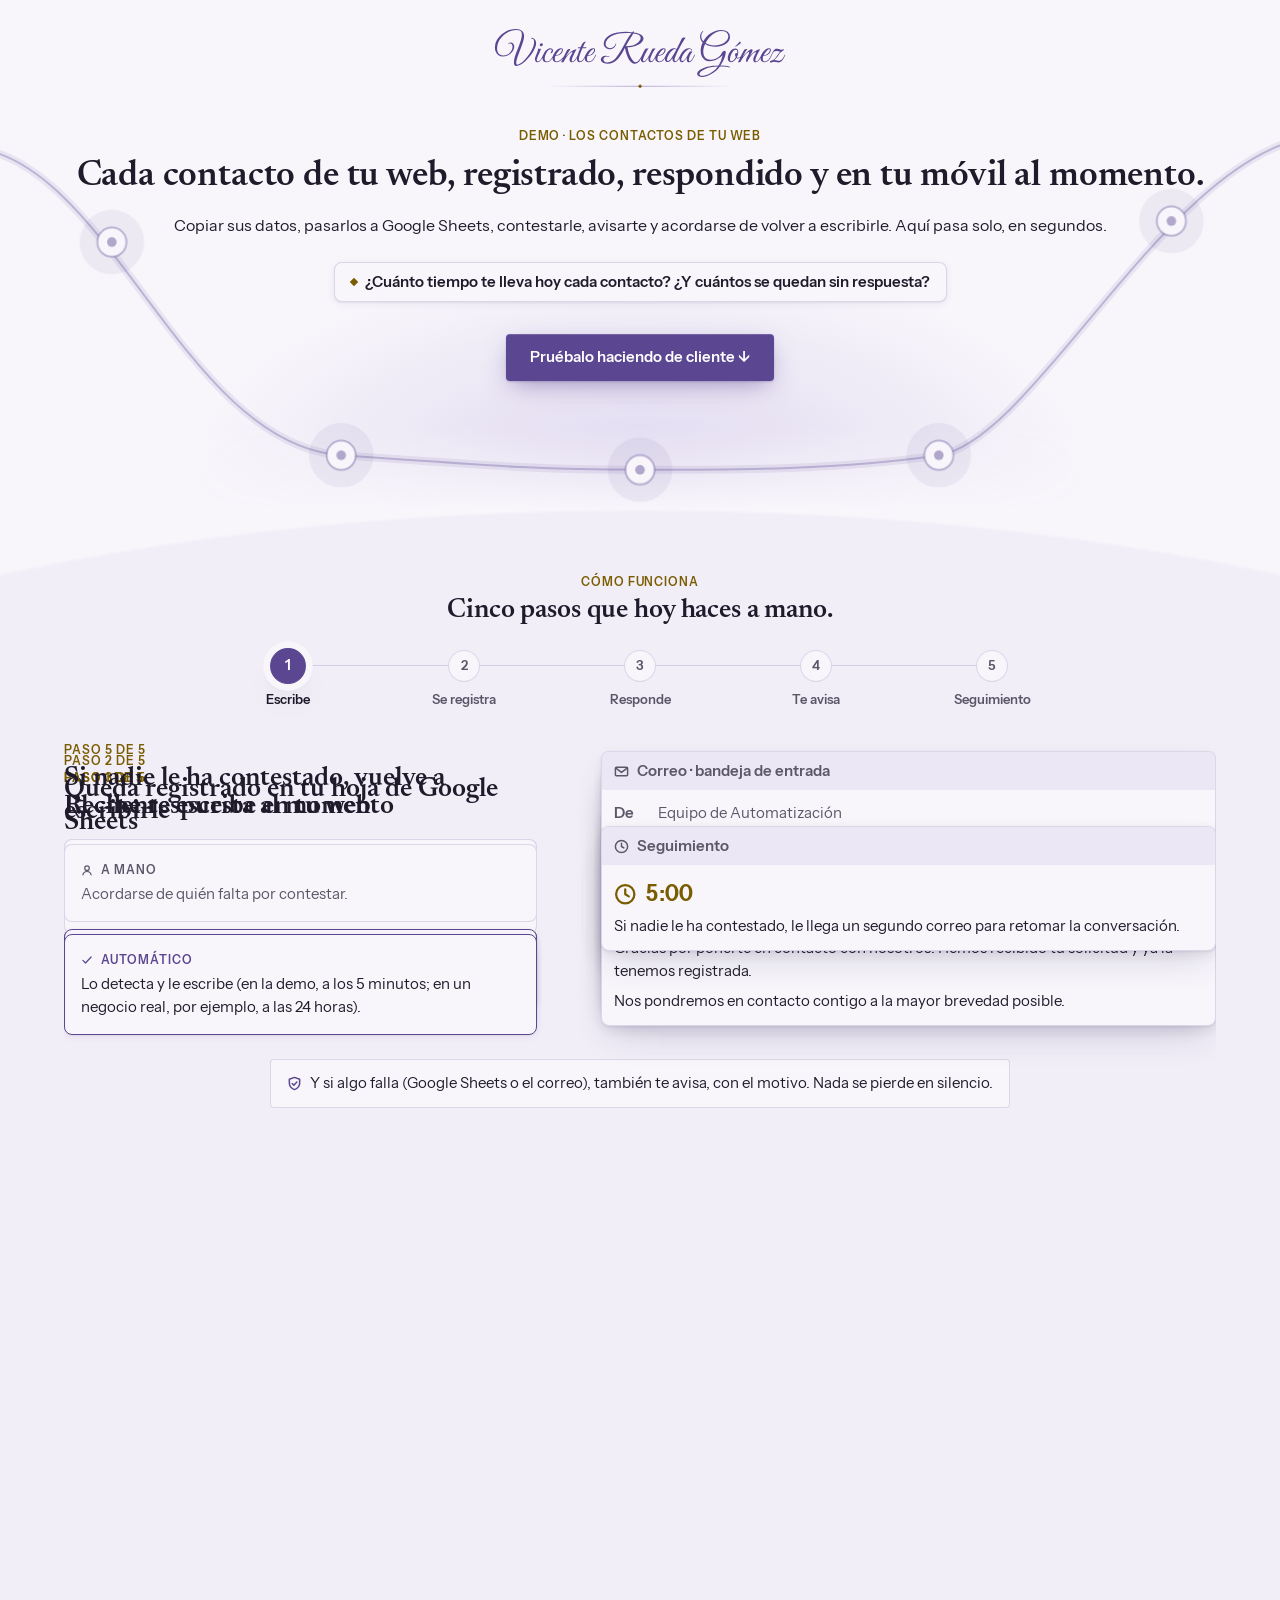
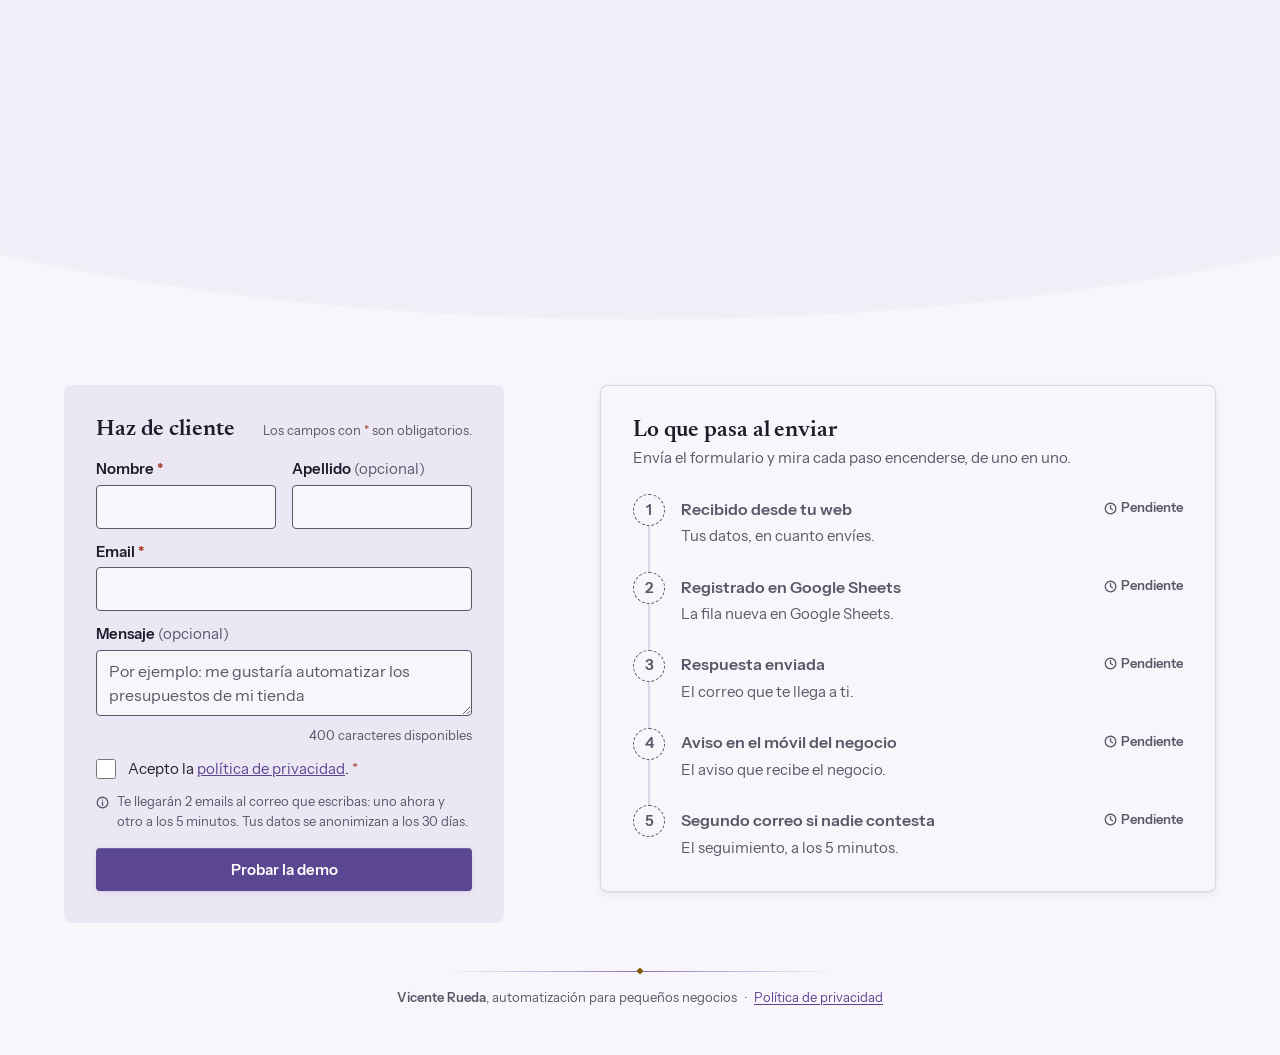
==== index.html @ 8afdb73f "Color y profundidad de la identidad, con modo oscuro automático Escala de violetas, sombras teñidas," ====
<!DOCTYPE html>
<html lang="es">
<head>
  <meta charset="UTF-8">
  <meta name="viewport" content="width=device-width, initial-scale=1.0">
  <title>Demo · Cada contacto de tu web, respondido al momento</title>
  <meta name="description" content="Cuando alguien escribe desde tu web, queda registrado en tu hoja de Google Sheets, recibe respuesta al momento y te llega un aviso al móvil. Pruébalo haciendo de cliente.">
  <meta name="theme-color" content="#f8f6fb" media="(prefers-color-scheme: light)">
  <meta name="theme-color" content="#17122b" media="(prefers-color-scheme: dark)">
  <link rel="icon" href="logo/favicon.svg" type="image/svg+xml">
  <link rel="apple-touch-icon" href="logo/favicon-180.png">
  <link rel="preload" href="fuentes/InstrumentSans-Regular.woff2" as="font" type="font/woff2" crossorigin>
  <link rel="preload" href="fuentes/Newsreader16pt-SemiBold.woff2" as="font" type="font/woff2" crossorigin>
  <!-- Identidad visual (colores, fuentes, espaciado, esquinas): siempre antes de los estilos propios.
       ?v=fecha: cambiarla cuando cambie identidad.css, para que el navegador no use la copia vieja -->
  <link rel="stylesheet" href="identidad.css?v=2026-10-31">
  <style>
    *, *::before, *::after { box-sizing: border-box; margin: 0; padding: 0; }

    :root {
      /* Bordes y sombras: los de la identidad (teñidos de violeta; cambian solos en modo oscuro) */
      --borde: var(--color-borde);
      --borde-campo: var(--color-texto-suave);
      --sombra: var(--sombra-1);      /* lo que flota poco: piezas pequeñas, panel */
      --sombra-alta: var(--sombra-2); /* la pieza en grande del paso */
      /* Escala de texto (rem): solo estos niveles, para que todas las secciones se vean iguales */
      --t-nota: 0.87rem;
      --t-etiqueta: 0.8rem;
      --t-paso: 1.05rem;
      --tam-nodo: 32px;
      --ritmo: 350ms; /* separación entre un paso y el siguiente al encenderse */
    }

    /* Tamaño base: todo el texto está en rem, así que escala junto.
       móvil 13px < tablet 14px < escritorio 15px (no se cambia) */
    html { scroll-behavior: smooth; font-size: 13px; }
    @media (min-width: 600px)  { html { font-size: 14px; } }
    @media (min-width: 1024px) { html { font-size: 15px; } }

    body {
      font-family: var(--fuente-texto);
      font-weight: var(--peso-normal);
      background: var(--color-fondo);
      color: var(--color-texto);
      line-height: 1.5;
      overflow-x: hidden;
    }

    .pagina {
      width: 100%;
      max-width: var(--ancho-maximo);
      margin: 0 auto;
      padding: var(--espacio-24) var(--espacio-16) var(--espacio-48);
    }
    @media (min-width: 600px)  { .pagina { padding: var(--espacio-24) var(--espacio-32) var(--espacio-48); } }
    @media (min-width: 1024px) { .pagina { padding: var(--espacio-24) var(--espacio-64) var(--espacio-48); } }

    :focus-visible { outline: 2px solid var(--color-principal); outline-offset: 2px; }
    a { color: var(--color-principal); }
    strong, b { font-weight: var(--peso-fuerte); }
    .oculto { display: none !important; }

    .icono { width: 1em; height: 1em; flex-shrink: 0; fill: none; stroke: currentColor; stroke-width: 1.6; stroke-linecap: round; stroke-linejoin: round; }

    /* Separador de la identidad, corto y centrado */
    .separador { max-width: 26rem; margin: var(--espacio-16) auto; }

    /* Etiqueta en mayúsculas (mostaza: solo detalles) */
    .etiqueta {
      font-size: var(--t-etiqueta);
      font-weight: var(--peso-fuerte);
      letter-spacing: 0.08em;
      text-transform: uppercase;
      color: var(--color-acento);
    }

    h1, .titular {
      font-family: var(--fuente-titulares);
      font-weight: var(--peso-fuerte);
      line-height: 1.15;
      letter-spacing: -0.005em;
      text-wrap: balance; /* reparte las líneas: sin palabras sueltas al final */
    }

    @keyframes aparece { from { opacity: 0; transform: translateY(10px); } to { opacity: 1; transform: none; } }
    .aparece { animation: aparece 0.4s ease both; }

    /* ─── PORTADA: una pantalla entera para una sola idea ─── */
    .portada {
      position: relative; text-align: center;
      display: flex; flex-direction: column; align-items: center;
    }
    .portada > *:not(.fondo-flujo) { position: relative; z-index: 1; }
    /* Luz que nace de abajo (identidad: una por pantalla, solo en la portada).
       Se apaga antes del borde para no dejar una línea con la banda. */
    .portada::before {
      content: ''; position: absolute; z-index: 0; pointer-events: none;
      left: 50%; bottom: 0; transform: translateX(-50%);
      width: 100vw; max-width: 1920px; height: 85%;
      background: var(--luz-portada);
      -webkit-mask-image: linear-gradient(to bottom, #000 80%, transparent);
              mask-image: linear-gradient(to bottom, #000 80%, transparent);
    }
    .portada-centro { display: flex; flex-direction: column; align-items: center; padding: var(--espacio-32) 0 var(--espacio-128); }
    .logo { display: inline-block; line-height: 0; }
    .logo img { height: 48px; width: auto; }
    @media (min-width: 1024px) { .logo img { width: 300px; height: auto; } } /* 300 de ancho; el alto sale solo (~71) para no deformarlo */

    /* Imagen de fondo propia: la línea del flujo, en dos capas (una lejos y otra cerca) */
    .fondo-flujo {
      position: absolute; z-index: 0; pointer-events: none;
      left: 50%; transform: translateX(-50%);
      top: 0; width: 100vw; max-width: 1920px; height: 100%;
      overflow: hidden; /* el dibujo se recorta: nunca ensancha la página */
    }
    .fondo-flujo path { fill: none; stroke: var(--color-principal); stroke-dasharray: 1; animation: dibuja 2s ease-out both; }
    .fondo-flujo .lejos { stroke-opacity: 0.10; stroke-width: 10; }
    .fondo-flujo .cerca { stroke-opacity: 0.30; stroke-width: 2.5; animation-delay: 0.3s; }
    .fondo-flujo circle { fill: var(--color-fondo); stroke: var(--color-principal); stroke-opacity: 0.35; stroke-width: 2.5; animation: aparece 0.4s ease both; }
    .fondo-flujo circle.halo { fill: var(--color-principal); fill-opacity: 0.07; stroke: none; }
    .fondo-flujo circle.centro { fill: var(--color-principal); fill-opacity: 0.45; stroke: none; }
    @keyframes dibuja { from { stroke-dashoffset: 1; } to { stroke-dashoffset: 0; } }

    .portada .etiqueta { margin-bottom: var(--espacio-12); }
    h1 { font-size: 1.9rem; max-width: 22em; margin: 0 auto var(--espacio-16); }
    @media (min-width: 1280px) { h1 { max-width: none; } } /* en pantallas anchas cabe en una línea */
    @media (min-width: 600px)  { h1 { font-size: 2.1rem; } }
    @media (min-width: 1024px) { h1 { font-size: 2.4rem; } }
    .subtitulo { font-size: var(--t-paso); max-width: 34em; margin: 0 auto var(--espacio-24); text-wrap: balance; }
    @media (min-width: 1280px) { .subtitulo { max-width: none; } }
    .pregunta {
      display: inline-flex; align-items: baseline; gap: var(--espacio-8);
      font-weight: var(--peso-fuerte); max-width: 40em; margin-bottom: var(--espacio-32); text-align: left;
      padding: var(--espacio-8) var(--espacio-16);
      border: 1px solid var(--borde); border-radius: var(--radio-medio);
      background: var(--color-fondo); box-shadow: var(--sombra-1);
    }
    .pregunta::before { content: ''; width: 6px; height: 6px; flex-shrink: 0; background: var(--color-acento); transform: translateY(-2px) rotate(45deg); }
    .cta { display: flex; flex-wrap: wrap; align-items: center; justify-content: center; gap: var(--espacio-12) var(--espacio-24); }
    .portada-centro .aparece:nth-child(2) { animation-delay: 0.1s; }
    .portada-centro .aparece:nth-child(3) { animation-delay: 0.2s; }
    .portada-centro .aparece:nth-child(4) { animation-delay: 0.3s; }
    .portada-centro .aparece:nth-child(5) { animation-delay: 0.4s; }

    .personas { display: inline-flex; align-items: center; gap: var(--espacio-8); font-size: var(--t-nota); color: var(--color-texto-suave); }
    .personas b { color: var(--color-texto); }

    /* ─── BOTONES ─── */
    .btn-primario {
      width: 100%;
      margin-top: var(--espacio-16);
      padding: var(--espacio-12) var(--espacio-24);
      background: var(--color-principal);
      color: var(--color-sobre-principal);
      border: 0;
      border-radius: var(--radio-pequeno);
      font-family: inherit;
      font-size: 1rem;
      font-weight: var(--peso-fuerte);
      cursor: pointer;
      display: flex; align-items: center; justify-content: center; gap: var(--espacio-8);
      text-decoration: none;
      /* un poco de relieve: luz arriba y sombra debajo */
      box-shadow: inset 0 1px 0 rgb(255 255 255 / 0.14), var(--sombra-1);
      transition: transform 0.15s ease, box-shadow 0.15s ease;
    }
    .btn-primario:hover:not(:disabled) { transform: translateY(-1px); box-shadow: inset 0 1px 0 rgb(255 255 255 / 0.14), var(--sombra-2); }
    .btn-primario:active:not(:disabled) { transform: none; }
    .btn-primario:disabled { opacity: 0.7; cursor: progress; }
    .cta .btn-primario { width: auto; margin-top: 0; }
    /* Halo: solo el botón principal de la portada (el del formulario, sin brillo) */
    .cta .btn-primario { box-shadow: inset 0 1px 0 rgb(255 255 255 / 0.16), var(--halo); }
    .cta .btn-primario:hover { box-shadow: inset 0 1px 0 rgb(255 255 255 / 0.16), var(--halo-encima); }

    .btn-secundario {
      display: inline-flex; align-items: center; gap: var(--espacio-8);
      padding: var(--espacio-8) var(--espacio-16);
      min-height: 40px;
      background: none;
      border: 1px solid var(--color-principal);
      border-radius: var(--radio-pequeno);
      color: var(--color-principal);
      font-family: inherit; font-size: 1rem; font-weight: var(--peso-fuerte);
      cursor: pointer; text-decoration: none;
    }
    .btn-secundario:hover { background: var(--color-fondo); }

    .spinner {
      width: 16px; height: 16px;
      border: 2px solid rgba(255, 255, 255, 0.35);
      border-top-color: var(--color-sobre-principal);
      border-radius: var(--radio-redondo);
      animation: gira 0.65s linear infinite;
      display: none;
      flex-shrink: 0;
    }
    @keyframes gira { to { transform: rotate(360deg); } }

    /* ─── PIEZAS: la hoja, el correo y el Telegram (en el recorrido y en el resultado) ─── */
    .pieza { border: 1px solid var(--borde); border-radius: var(--radio-medio); background: var(--color-fondo); box-shadow: var(--sombra); overflow: hidden; font-size: var(--t-nota); line-height: 1.5; text-align: left; }
    .pieza-barra { display: flex; align-items: center; gap: var(--espacio-8); background: var(--color-caja); padding: var(--espacio-8) var(--espacio-12); font-weight: var(--peso-fuerte); color: var(--color-texto-suave); }
    .pieza-cuerpo { padding: var(--espacio-12); }
    .pieza-cuerpo p + p { margin-top: var(--espacio-8); }

    /* Formulario en miniatura */
    .mini-campo { border: 1px solid var(--borde); border-radius: var(--radio-pequeno); padding: var(--espacio-4) var(--espacio-8); overflow: hidden; white-space: nowrap; text-overflow: ellipsis; }
    .mini-campo + .mini-campo { margin-top: var(--espacio-8); }
    .mini-campo span { display: block; font-size: 0.9em; color: var(--color-texto-suave); }

    /* Hoja de cálculo */
    .hoja-scroll { overflow-x: auto; }
    .hoja table { width: 100%; border-collapse: collapse; white-space: nowrap; }
    .hoja th { color: var(--color-texto-suave); font-weight: var(--peso-fuerte); padding: var(--espacio-8) var(--espacio-12); text-align: left; border-bottom: 1px solid var(--borde); }
    .hoja td { padding: var(--espacio-8) var(--espacio-12); max-width: 160px; overflow: hidden; text-overflow: ellipsis; }
    .hoja .previas td { color: var(--color-texto-suave); font-style: italic; border-bottom: 1px solid var(--borde); }
    .hoja .fila-nueva td { font-weight: var(--peso-fuerte); background: var(--color-caja); }
    @keyframes filaNueva {
      0%   { opacity: 0; background: rgba(47, 107, 58, 0.22); }
      40%  { opacity: 1; background: rgba(47, 107, 58, 0.16); }
      100% { opacity: 1; background: var(--color-caja); }
    }
    .paso.visible .fila-nueva td { animation: filaNueva 1.8s ease both; }

    /* Correo */
    .correo-cab { padding: var(--espacio-12); border-bottom: 1px solid var(--borde); }
    .correo-cab dl { display: grid; grid-template-columns: auto minmax(0, 1fr); gap: var(--espacio-4) var(--espacio-12); color: var(--color-texto-suave); }
    .correo-cab dt { font-weight: var(--peso-fuerte); }
    .correo-cab dd { overflow-wrap: anywhere; }
    .correo-cab .asunto { margin-top: var(--espacio-8); font-weight: var(--peso-fuerte); }
    .nota-demo { margin-top: var(--espacio-12); padding: var(--espacio-12) var(--espacio-16); background: var(--color-superficie); border-radius: var(--radio-pequeno); }
    .nota-demo ul { margin: var(--espacio-8) 0 var(--espacio-8) var(--espacio-16); }

    /* Telegram (reproduce el mensaje real: por eso lleva sus emojis) */
    .tg-cab { display: flex; align-items: center; gap: var(--espacio-8); padding: var(--espacio-8) var(--espacio-12); border-bottom: 1px solid var(--borde); }
    .tg-avatar { width: 32px; height: 32px; border-radius: var(--radio-redondo); background: var(--color-principal); color: var(--color-sobre-principal); display: flex; align-items: center; justify-content: center; font-weight: var(--peso-fuerte); font-size: 0.85em; flex-shrink: 0; }
    .tg-cab > span:last-child { display: block; line-height: 1.3; }
    .tg-cab small { display: block; font-size: 0.9em; color: var(--color-texto-suave); }
    .tg-burbuja { margin: var(--espacio-8); padding: var(--espacio-8) var(--espacio-12); background: var(--color-caja); border-radius: var(--radio-medio); }
    .tg-burbuja .linea { display: block; overflow-wrap: anywhere; }
    .tg-hora { display: block; text-align: right; font-size: 0.9em; color: var(--color-texto-suave); margin-top: var(--espacio-4); }

    /* Seguimiento en miniatura */
    .mini-reloj { display: flex; align-items: center; gap: var(--espacio-8); font-size: 1.5rem; font-weight: var(--peso-fuerte); color: var(--color-acento); font-variant-numeric: tabular-nums; margin-bottom: var(--espacio-4); }

    /* ─── BANDA: sección a todo lo ancho; el fondo (--color-banda) y los bordes en arco
       los pone la clase .banda-arco de la identidad ─── */
    .banda { padding: var(--espacio-48) 0; }
    @media (min-width: 1024px) { .banda { padding: var(--espacio-64) 0 var(--espacio-48); } }

    .seccion-cab { margin-bottom: var(--espacio-32); }
    .seccion-cab .etiqueta { margin-bottom: var(--espacio-4); }
    .seccion-cab .titular { font-size: 1.6rem; }
    @media (min-width: 1024px) { .seccion-cab .titular { font-size: 1.8rem; } }

    .nodo {
      width: var(--tam-nodo); height: var(--tam-nodo);
      border-radius: var(--radio-redondo);
      border: 1.5px solid var(--color-principal);
      background: var(--color-fondo);
      color: var(--color-principal);
      font-weight: var(--peso-fuerte);
      display: flex; align-items: center; justify-content: center;
      position: relative; z-index: 1; flex-shrink: 0;
    }
    .nodo .icono { width: 16px; height: 16px; stroke-width: 2; }

    /* ─── RECORRIDO: un paso cada vez, a todo lo ancho, con su pieza en grande y «A mano» frente a «Automático» ─── */
    .escenario .seccion-cab { text-align: center; margin-bottom: var(--espacio-24); }
    .r-pasos { list-style: none; }
    .r-paso + .r-paso { margin-top: var(--espacio-64); }
    .r-bloque {
      display: grid; gap: var(--espacio-16) var(--espacio-64);
      grid-template-columns: minmax(0, 1fr); grid-template-areas: "cab" "pieza" "comp";
      max-width: 1200px; margin: 0 auto;
    }
    .r-cab { grid-area: cab; }
    .r-cab .etiqueta { margin-bottom: var(--espacio-4); }
    .r-cab h3 { font-family: var(--fuente-titulares); font-weight: var(--peso-fuerte); font-size: 1.5rem; line-height: 1.2; }
    .r-pieza { grid-area: pieza; }
    .r-pieza .pieza { font-size: 1rem; box-shadow: var(--sombra-alta); }
    .comparar { grid-area: comp; display: grid; gap: var(--espacio-12); }
    @media (min-width: 600px) { .comparar { grid-template-columns: 1fr 1fr; } }
    @media (min-width: 1024px) {
      .r-bloque { grid-template-columns: minmax(0, 1fr) minmax(0, 1.3fr); grid-template-areas: "cab pieza" "comp pieza"; align-items: start; }
      .r-cab { align-self: end; }
      .r-cab h3 { font-size: 1.8rem; }
      .comparar { grid-template-columns: 1fr; }
      .r-pieza { align-self: center; }
    }
    .comparar > div { background: var(--color-fondo); border: 1px solid var(--borde); border-radius: var(--radio-medio); padding: var(--espacio-16); }
    .comparar .c-auto { border: 1.5px solid var(--color-principal); box-shadow: var(--sombra-1); }
    .c-etq { display: flex; align-items: center; gap: var(--espacio-8); margin-bottom: var(--espacio-4); font-size: var(--t-etiqueta); font-weight: var(--peso-fuerte); letter-spacing: 0.08em; text-transform: uppercase; }
    .c-mano { color: var(--color-texto-suave); }
    .c-auto .c-etq { color: var(--color-principal); }

    /* Sin escena: cada paso aparece al llegar (solo con JavaScript y sin «reducir movimiento») */
    .con-movimiento .r-bloque { transition: opacity 0.5s ease, transform 0.5s ease; }
    .con-movimiento:not(.escena) .r-paso:not(.visto) .r-bloque { opacity: 0; transform: translateY(24px); }

    /* Barra de progreso: los 5 pasos centrados; la línea se llena hasta el que estás viendo */
    .r-progreso { display: none; }
    .r-progreso ol { list-style: none; display: grid; grid-template-columns: repeat(5, minmax(0, 1fr)); max-width: 880px; margin: 0 auto; }
    .r-progreso li { position: relative; }
    .r-progreso a { display: flex; flex-direction: column; align-items: center; gap: var(--espacio-8); text-align: center; text-decoration: none; font-size: var(--t-nota); font-weight: var(--peso-fuerte); color: var(--color-texto-suave); transition: color 0.4s ease; }
    .r-progreso li:not(:last-child)::before, .r-progreso li:not(:last-child)::after {
      content: ''; position: absolute; top: calc(var(--tam-nodo) / 2 - 0.75px); height: 1.5px;
      left: calc(50% + var(--tam-nodo) / 2); width: calc(100% - var(--tam-nodo));
    }
    .r-progreso li:not(:last-child)::before { background: var(--borde); }
    .r-progreso li:not(:last-child)::after { background: var(--color-principal); transform: scaleX(0); transform-origin: left; transition: transform 0.6s cubic-bezier(0.22, 1, 0.36, 1); }
    .r-progreso li.hecho::after { transform: scaleX(1); }
    .r-progreso .nodo { border-color: var(--borde); color: var(--color-texto-suave); transition: background 0.4s ease, color 0.4s ease, border-color 0.4s ease, box-shadow 0.4s ease, transform 0.4s ease; }
    .r-progreso li.hecho .nodo { border-color: var(--color-principal); color: var(--color-principal); }
    .r-progreso li.activo .nodo { background: var(--color-principal); border-color: var(--color-principal); color: var(--color-sobre-principal); box-shadow: 0 0 0 6px var(--color-fondo), var(--sombra-2); transform: scale(1.12); }
    .r-progreso li.activo a { color: var(--color-texto); }
    @media (max-width: 599px) { .r-progreso a span:last-child { display: none; } } /* en móvil, solo los números */

    /* Escena: la zona queda fija y, al hacer scroll, un paso sustituye al otro (bajar = siguiente, subir = anterior).
       La activa el JavaScript solo si cabe en la pantalla y sin «reducir movimiento»; si no, los pasos van uno debajo de otro. */
    .recorrido { position: relative; }
    .recorrido.escena { height: calc(5 * 100vh); }
    .escena .escenario { position: sticky; top: var(--arriba, 0px); } /* --arriba la calcula el JavaScript para dejarla centrada */
    .escena .r-pasos { overflow-x: clip; overflow-clip-margin: var(--espacio-12); }
    @media (min-width: 600px) { .escena .r-pasos { overflow-clip-margin: var(--espacio-24); } } /* lo que entra y sale de lado no ensancha la página */
    .escena .r-progreso { display: block; margin-bottom: var(--espacio-32); }
    .escena .r-pasos { display: grid; grid-template-columns: minmax(0, 1fr); }
    .escena .r-paso { grid-area: 1 / 1; align-self: center; margin: 0; }
    .escena .r-paso + .r-paso { margin-top: 0; }
    .escena .r-paso { pointer-events: none; }
    .escena .r-paso.activo { pointer-events: auto; }
    /* Transición: lo que sale se va hacia un lado; lo que entra llega del otro, por partes (título, pieza, comparación) */
    .escena .anima { opacity: 0; transform: translateX(48px); transition: opacity 0.18s ease-in, transform 0.25s ease-in; } /* lo que sale se va rápido */
    .escena .r-paso.pasado .anima { transform: translateX(-48px); }
    .escena .r-pieza.anima { transform: translateX(48px) scale(0.96); }
    .escena .r-paso.pasado .r-pieza.anima { transform: translateX(-48px) scale(0.96); }
    .escena .r-paso.activo .anima { opacity: 1; transform: none; transition: opacity 0.45s cubic-bezier(0.22, 1, 0.36, 1) 0.2s, transform 0.6s cubic-bezier(0.22, 1, 0.36, 1) 0.2s; } /* lo que entra espera a que se vaya lo anterior */
    .escena .r-paso.activo .r-pieza.anima { transition-delay: 0.28s; }
    .escena .r-paso.activo .c-mano.anima { transition-delay: 0.36s; }
    .escena .r-paso.activo .c-auto.anima { transition-delay: 0.44s; }
    /* Imán: al soltar el scroll cerca de un paso, se queda en él (así un gesto largo no se salta pasos) */
    html:has(.recorrido.escena) { scroll-snap-type: y proximity; }
    .ancla { position: absolute; left: 0; width: 1px; height: 1px; scroll-snap-align: start; scroll-snap-stop: always; pointer-events: none; }

    .aviso-falla {
      display: flex; gap: var(--espacio-8); align-items: flex-start;
      max-width: 40em; margin: var(--espacio-24) auto 0;
      padding: var(--espacio-12) var(--espacio-16);
      background: var(--color-fondo); border: 1px solid var(--borde); border-radius: var(--radio-pequeno);
    }
    .aviso-falla .icono { margin-top: 0.25em; color: var(--color-principal); }
    @media (min-width: 1024px) { .pregunta, .aviso-falla { max-width: none; } .aviso-falla { width: fit-content; } } /* en pantallas anchas, en una sola línea */

    .probar-zona { padding-top: var(--espacio-48); }
    @media (min-width: 1024px) { .probar-zona { padding-top: var(--espacio-64); } }

    /* ─── PROBAR: formulario a la izquierda, lo que pasa al enviar a la derecha ─── */
    .probar { display: grid; gap: var(--espacio-32); align-items: start; scroll-margin-top: var(--espacio-24); }
    @media (min-width: 1024px) {
      .probar { grid-template-columns: 440px minmax(0, 1fr); gap: var(--espacio-96); }
    }
    @media (min-width: 1400px) { .probar { gap: var(--espacio-128); } }

    .tarjeta {
      background: var(--color-superficie);
      border-radius: var(--radio-medio);
      padding: var(--espacio-24);
    }
    @media (min-width: 1024px) {
      .tarjeta { padding: var(--espacio-32); }
      .tarjeta .campo { margin-bottom: var(--espacio-12); }
      .tarjeta .campo textarea { min-height: 64px; }
    }
    .tarjeta-cab { display: flex; flex-wrap: wrap; align-items: baseline; justify-content: space-between; gap: var(--espacio-4) var(--espacio-12); margin-bottom: var(--espacio-16); }
    .tarjeta-cab .titular, .panel-cab .titular { font-size: 1.5rem; }
    .tarjeta-cab .nota { font-size: var(--t-nota); color: var(--color-texto-suave); }

    .fila2 { display: grid; gap: 0 var(--espacio-16); }
    @media (min-width: 600px) { .fila2 { grid-template-columns: 1fr 1fr; } }

    .campo { margin-bottom: var(--espacio-16); }
    .etiqueta-campo { display: block; font-weight: var(--peso-fuerte); margin-bottom: var(--espacio-4); }
    .opcional { font-weight: var(--peso-normal); color: var(--color-texto-suave); }

    .campo input[type="text"],
    .campo input[type="email"],
    .campo textarea {
      width: 100%;
      min-height: 44px;
      padding: var(--espacio-8) var(--espacio-12);
      background: var(--color-fondo);
      border: 1px solid var(--borde-campo);
      border-radius: var(--radio-pequeno);
      color: var(--color-texto);
      font-family: inherit;
      font-size: max(16px, 1rem); /* nunca menos de 16px: evita el zoom automático en iPhone */
      -webkit-appearance: none;
      appearance: none;
    }
    .campo textarea { resize: vertical; min-height: 72px; line-height: 1.5; }
    .campo input::placeholder, .campo textarea::placeholder { color: var(--color-texto-suave); }
    .campo input:focus-visible, .campo textarea:focus-visible { outline: 2px solid var(--color-principal); outline-offset: 1px; border-color: var(--color-principal); }
    .campo [aria-invalid="true"] { border-color: var(--color-error); border-width: 2px; }

    .contador-msg { font-size: var(--t-nota); color: var(--color-texto-suave); text-align: right; margin-top: var(--espacio-4); }
    .contador-msg.aviso { color: var(--color-acento); }
    .contador-msg.peligro { color: var(--color-error); }

    /* Campo trampa: fuera de pantalla, no con display:none (algunos bots lo ignoran) */
    .trampa { position: absolute; left: -10000px; top: auto; width: 1px; height: 1px; overflow: hidden; }

    .consentimiento { display: flex; gap: var(--espacio-12); align-items: flex-start; margin-top: var(--espacio-4); }
    .consentimiento input { width: 20px; height: 20px; margin-top: 1px; flex-shrink: 0; accent-color: var(--color-principal); }
    .req { color: var(--color-error); }

    .nota-info { display: flex; gap: var(--espacio-8); align-items: flex-start; margin-top: var(--espacio-12); font-size: var(--t-nota); color: var(--color-texto-suave); }
    .nota-info .icono { margin-top: 0.25em; }

    /* Error junto a un campo: icono + texto (el icono es una máscara del color del texto) */
    .error-campo { display: flex; gap: var(--espacio-4); align-items: flex-start; color: var(--color-error); font-size: var(--t-nota); margin-top: var(--espacio-4); }
    .error-campo::before {
      content: ''; width: 1em; height: 1em; margin-top: 0.2em; flex-shrink: 0; background: currentColor;
      -webkit-mask: url("data:image/svg+xml,%3Csvg xmlns='http://www.w3.org/2000/svg' viewBox='0 0 16 16' fill='none' stroke='black' stroke-width='1.6' stroke-linecap='round' stroke-linejoin='round'%3E%3Cpath d='M8 1.5 15 14H1z'/%3E%3Cpath d='M8 6v4M8 12v.01'/%3E%3C/svg%3E") center / contain no-repeat;
              mask: url("data:image/svg+xml,%3Csvg xmlns='http://www.w3.org/2000/svg' viewBox='0 0 16 16' fill='none' stroke='black' stroke-width='1.6' stroke-linecap='round' stroke-linejoin='round'%3E%3Cpath d='M8 1.5 15 14H1z'/%3E%3Cpath d='M8 6v4M8 12v.01'/%3E%3C/svg%3E") center / contain no-repeat;
    }
    .consentimiento + .error-campo { margin-left: 32px; }

    /* Avisos: siempre icono + texto (componente «Aviso» del Design System) */
    .aviso {
      display: flex; gap: var(--espacio-8); align-items: flex-start;
      padding: var(--espacio-12) var(--espacio-16);
      border: 1px solid currentColor;
      border-radius: var(--radio-pequeno);
      background: var(--color-fondo);
    }
    .aviso .icono { margin-top: 0.25em; }
    .aviso.error    { color: var(--color-error); }
    .aviso.correcto { color: var(--color-correcto); }
    .aviso.parcial  { color: var(--color-acento); }
    .aviso span { color: var(--color-texto); }
    .aviso b { color: inherit; }
    #errorGeneral { margin-bottom: var(--espacio-16); }

    .estado-envio { margin-top: var(--espacio-12); text-align: center; font-size: var(--t-nota); color: var(--color-texto-suave); }

    /* Tras enviar: el formulario deja sitio al cierre */
    .enviado > * + * { margin-top: var(--espacio-16); }
    .enviado .res-pregunta { color: var(--color-texto-suave); }
    .res-botones { display: flex; flex-wrap: wrap; gap: var(--espacio-12); }

    /* Panel «Lo que pasa al enviar» */
    .panel { background: var(--color-fondo); border: 1px solid var(--borde); border-radius: var(--radio-medio); box-shadow: var(--sombra); padding: var(--espacio-24); scroll-margin-top: var(--espacio-24); }
    @media (min-width: 1024px) { .panel { padding: var(--espacio-32); } }
    .panel-cab { margin-bottom: var(--espacio-24); }
    .panel-cab .titular { margin-bottom: var(--espacio-4); }
    .panel-cab .titular:focus { outline: none; }
    .panel-cab p { color: var(--color-texto-suave); }

    /* ─── LÍNEA DEL RESULTADO (vertical, con el estado de cada paso) ─── */
    .flujo { list-style: none; }
    .paso {
      position: relative;
      display: grid;
      grid-template-columns: var(--tam-nodo) minmax(0, 1fr);
      gap: var(--espacio-16);
      padding-bottom: var(--espacio-24);
    }
    .paso:last-child { padding-bottom: 0; }
    .paso:not(:last-child)::before {
      content: ''; position: absolute;
      left: calc(var(--tam-nodo) / 2 - 0.75px); top: var(--tam-nodo); bottom: 0; width: 1.5px;
      background: var(--color-principal);
    }
    .paso.pendiente:not(:last-child)::before { background: var(--borde); }
    .res-texto { min-width: 0; padding-top: 0.25em; }
    .res-fila { display: flex; flex-wrap: wrap; align-items: baseline; justify-content: space-between; gap: var(--espacio-4) var(--espacio-12); margin-bottom: var(--espacio-4); }
    .res-fila h3 { font-size: var(--t-paso); font-weight: var(--peso-fuerte); }
    .res-texto > p + p { margin-top: var(--espacio-4); }
    .res-extra { margin-top: var(--espacio-12); min-width: 0; }
    .estado-paso { display: inline-flex; align-items: center; gap: var(--espacio-4); font-size: var(--t-nota); font-weight: var(--peso-fuerte); white-space: nowrap; }

    /* Estado de cada nodo: color + icono + texto */
    .paso.hecho  .nodo { background: var(--color-principal); border-color: var(--color-principal); color: var(--color-sobre-principal); }
    .paso.hecho  .estado-paso { color: var(--color-correcto); }
    .paso.espera .nodo, .paso.espera .estado-paso { border-color: var(--color-acento); color: var(--color-acento); }
    .paso.fallo  .nodo, .paso.fallo .estado-paso, .paso.fallo h3 { border-color: var(--color-error); color: var(--color-error); }
    .paso.apagado .nodo, .paso.pendiente .nodo { border-color: var(--color-texto-suave); color: var(--color-texto-suave); border-style: dashed; }
    .paso.apagado .res-texto, .paso.pendiente .res-texto, .paso.pendiente .estado-paso { color: var(--color-texto-suave); }
    /* Paso que aún no ha llegado: solo el título */
    .paso.esperando .res-texto > p, .paso.esperando .res-extra { display: none; }
    .paso.visible .res-texto > p, .paso.visible .res-extra { animation: aparece 0.4s ease both; }

    .nota-pie { margin-top: var(--espacio-8); font-size: var(--t-nota); color: var(--color-texto-suave); }

    /* Cuenta atrás */
    .cuenta { display: flex; align-items: center; justify-content: space-between; gap: var(--espacio-12); border: 1px solid var(--color-acento); border-radius: var(--radio-pequeno); padding: var(--espacio-12) var(--espacio-16); background: var(--color-fondo); }
    .cuenta .tiempo { font-size: 1.6rem; font-weight: var(--peso-fuerte); color: var(--color-acento); font-variant-numeric: tabular-nums; }
    .cuenta.hecha { border-color: var(--color-correcto); }
    .cuenta.hecha .tiempo { display: flex; align-items: center; gap: var(--espacio-8); font-size: 1rem; color: var(--color-correcto); }
    .cuenta + div { margin-top: var(--espacio-16); }

    /* Solo visible en local, para no confundir una simulación con una petición real */
    .banner-sim {
      position: fixed; left: 0; right: 0; top: 0; z-index: 10;
      background: var(--color-acento); color: var(--color-sobre-principal);
      font-size: var(--t-etiqueta); font-weight: var(--peso-fuerte);
      padding: var(--espacio-4) var(--espacio-12); text-align: center;
    }
    body.con-banner .pagina { padding-top: var(--espacio-48); }

    /* ─── PIE ─── */
    .pie { display: flex; flex-wrap: wrap; justify-content: center; align-items: baseline; gap: var(--espacio-4) var(--espacio-8); text-align: center; font-size: var(--t-nota); color: var(--color-texto-suave); }
    .pie > * + *::before { content: '·'; margin-right: var(--espacio-8); color: var(--color-texto-suave); }
    .enlace {
      background: none; border: 0; padding: 0; font: inherit;
      color: var(--color-principal); text-decoration: underline; text-underline-offset: 2px; cursor: pointer;
    }

    /* ─── POLÍTICA DE PRIVACIDAD (ventana emergente) ─── */
    dialog#privacidad {
      width: calc(100% - 32px); max-width: 760px; max-height: 86vh;
      margin: auto; padding: 0; overflow: auto;
      background: var(--color-fondo); color: var(--color-texto);
      border: 1px solid var(--borde); border-radius: var(--radio-medio);
      box-shadow: var(--sombra-3);
    }
    dialog#privacidad::backdrop { background: rgb(var(--sombra-tinte) / 0.55); }
    .dlg-cab {
      position: sticky; top: 0; z-index: 1;
      display: flex; align-items: center; justify-content: space-between; gap: var(--espacio-12);
      padding: var(--espacio-16) var(--espacio-24); background: var(--color-fondo); border-bottom: 1px solid var(--borde);
    }
    .dlg-cab h2 { font-family: var(--fuente-titulares); font-weight: var(--peso-fuerte); font-size: 1.4rem; }
    .dlg-cerrar {
      width: 36px; height: 36px; border-radius: var(--radio-redondo); flex-shrink: 0;
      display: flex; align-items: center; justify-content: center;
      background: none; border: 1px solid var(--color-texto-suave); color: var(--color-texto); cursor: pointer;
    }
    .dlg-cerrar:hover { background: var(--color-superficie); }
    .dlg-cuerpo { padding: var(--espacio-8) var(--espacio-24) var(--espacio-24); line-height: 1.55; }
    .dlg-cuerpo dt { margin-top: var(--espacio-16); font-weight: var(--peso-fuerte); }
    .dlg-cuerpo dd { margin: var(--espacio-4) 0 0; color: var(--color-texto); }
    @media (min-width: 600px) {
      .dlg-cuerpo { display: grid; grid-template-columns: 11em 1fr; column-gap: var(--espacio-24); }
      .dlg-cuerpo dt { margin-top: 0; padding: var(--espacio-12) 0; border-top: 1px solid var(--borde); }
      .dlg-cuerpo dd { margin: 0; padding: var(--espacio-12) 0; border-top: 1px solid var(--borde); }
      .dlg-cuerpo dt:first-of-type, .dlg-cuerpo dt:first-of-type + dd { border-top: none; }
    }
    /* Huecos que se rellenan al desplegar (build args del Dockerfile) */
    .marcador { background: var(--color-superficie); border: 1px dashed var(--color-acento); color: var(--color-acento); border-radius: var(--radio-pequeno); padding: 0 var(--espacio-4); }

    /* Modo oscuro automático (identidad): piezas y panel un escalón por encima del fondo */
    @media (prefers-color-scheme: dark) {
      .pieza, .panel { background: var(--color-superficie); }
    }

    @media (prefers-reduced-motion: reduce) {
      *, *::before, *::after { animation: none !important; transition: none !important; scroll-behavior: auto !important; }
    }
  </style>
</head>
<body>

  <!-- Iconos de línea (se usan con <svg class="icono"><use href="#i-…"/></svg>) -->
  <svg width="0" height="0" style="position:absolute" aria-hidden="true">
    <symbol id="i-check" viewBox="0 0 16 16"><path d="M2.5 8.5 6 12l7.5-8"/></symbol>
    <symbol id="i-alerta" viewBox="0 0 16 16"><path d="M8 1.5 15 14H1z"/><path d="M8 6v4M8 12v.01"/></symbol>
    <symbol id="i-info" viewBox="0 0 16 16"><circle cx="8" cy="8" r="6.5"/><path d="M8 7.5v4M8 5v.01"/></symbol>
    <symbol id="i-reloj" viewBox="0 0 16 16"><circle cx="8" cy="8" r="6.5"/><path d="M8 4.5V8l2.5 1.5"/></symbol>
    <symbol id="i-pausa" viewBox="0 0 16 16"><path d="M6 4v8M10 4v8"/></symbol>
    <symbol id="i-persona" viewBox="0 0 16 16"><circle cx="8" cy="5.5" r="3"/><path d="M2.5 14.5c.6-3 2.8-4.5 5.5-4.5s4.9 1.5 5.5 4.5"/></symbol>
    <symbol id="i-hoja" viewBox="0 0 16 16"><rect x="2" y="2.5" width="12" height="11" rx="1"/><path d="M2 6h12M2 9.5h12M6 6v7.5"/></symbol>
    <symbol id="i-correo" viewBox="0 0 16 16"><rect x="1.5" y="3.5" width="13" height="9" rx="1"/><path d="m2 4.5 6 4.5 6-4.5"/></symbol>
    <symbol id="i-formulario" viewBox="0 0 16 16"><rect x="2.5" y="1.5" width="11" height="13" rx="1"/><path d="M5 5h6M5 8h6M5 11h3.5"/></symbol>
    <symbol id="i-escudo" viewBox="0 0 16 16"><path d="M8 1.5 13.5 3.5v4c0 3.3-2.3 5.9-5.5 7-3.2-1.1-5.5-3.7-5.5-7v-4z"/><path d="m5.5 8 1.8 1.8L10.5 6.5"/></symbol>
    <symbol id="i-enlace" viewBox="0 0 16 16"><path d="M6.5 9.5a3 3 0 0 0 4.2 0l2.3-2.3a3 3 0 0 0-4.2-4.2L7.6 4.2"/><path d="M9.5 6.5a3 3 0 0 0-4.2 0L3 8.8A3 3 0 0 0 7.2 13l1.2-1.2"/></symbol>
    <symbol id="i-cerrar" viewBox="0 0 16 16"><path d="m4 4 8 8M12 4l-8 8"/></symbol>
  </svg>

  <div class="banner-sim oculto" id="bannerSim" role="status"></div>

  <div class="pagina">

    <!-- ─── PORTADA: qué hace (titular), el dolor (subtítulo y pregunta) y probarlo ─── -->
    <header class="portada">
      <svg class="fondo-flujo" viewBox="0 0 1600 600" preserveAspectRatio="xMidYMax slice" aria-hidden="true">
        <path class="lejos" pathLength="1" d="M-40 152 C 140 152, 230 520, 430 534 S 680 552, 800 552 S 1050 552, 1170 534 S 1460 152, 1640 139"/>
        <path class="cerca" pathLength="1" d="M-40 152 C 140 152, 230 520, 430 534 S 680 552, 800 552 S 1050 552, 1170 534 S 1460 152, 1640 139"/>
        <circle class="halo" cx="146" cy="270" r="40"/><circle cx="146" cy="270" r="18"/><circle class="centro" cx="146" cy="270" r="6"/>
        <circle class="halo" cx="430" cy="534" r="40"/><circle cx="430" cy="534" r="18"/><circle class="centro" cx="430" cy="534" r="6"/>
        <circle class="halo" cx="800" cy="552" r="40"/><circle cx="800" cy="552" r="18"/><circle class="centro" cx="800" cy="552" r="6"/>
        <circle class="halo" cx="1170" cy="534" r="40"/><circle cx="1170" cy="534" r="18"/><circle class="centro" cx="1170" cy="534" r="6"/>
        <circle class="halo" cx="1458" cy="244" r="40"/><circle cx="1458" cy="244" r="18"/><circle class="centro" cx="1458" cy="244" r="6"/>
      </svg>
      <a class="logo" href="https://vicenterueda.com" aria-label="Vicente Rueda Gómez, ir a la web">
        <picture>
          <source srcset="logo/logo-blanco.svg" media="(prefers-color-scheme: dark)">
          <img src="logo/logo-color.svg" alt="Vicente Rueda Gómez" width="272" height="64">
        </picture>
      </a>
      <div class="portada-centro">
        <p class="etiqueta aparece">Demo · Los contactos de tu web</p>
        <h1 class="aparece">Cada contacto de tu web, registrado, respondido y en tu móvil al momento.</h1>
        <p class="subtitulo aparece">Copiar sus datos, pasarlos a Google Sheets, contestarle, avisarte y acordarse de volver a escribirle. Aquí pasa solo, en segundos.</p>
        <p class="pregunta aparece">¿Cuánto tiempo te lleva hoy cada contacto? ¿Y cuántos se quedan sin respuesta?</p>
        <div class="cta aparece">
          <a href="#probar" class="btn-primario">Pruébalo haciendo de cliente ↓</a>
          <p class="personas oculto" id="pruebaSocial"><svg class="icono" aria-hidden="true"><use href="#i-persona"/></svg>
            <span><b id="contadorPersonas"></b> <span id="textoContador">personas lo han probado</span></span></p>
        </div>
      </div>
    </header>

    <main>

      <!-- ─── QUÉ PASA, PASO A PASO: un paso cada vez, con la pieza que sale y lo que costaría a mano ─── -->
      <section class="banda banda-arco" aria-labelledby="t-pasos">
        <div class="recorrido" id="recorrido">
          <div class="escenario">
            <div class="seccion-cab">
              <p class="etiqueta">Cómo funciona</p>
              <h2 class="titular" id="t-pasos">Cinco pasos que hoy haces a mano.</h2>
            </div>
          <nav class="r-progreso" aria-label="Los 5 pasos">
            <ol>
                <li><a href="#paso-1"><span class="nodo" aria-hidden="true">1</span><span>Escribe</span></a></li>
                <li><a href="#paso-2"><span class="nodo" aria-hidden="true">2</span><span>Se registra</span></a></li>
                <li><a href="#paso-3"><span class="nodo" aria-hidden="true">3</span><span>Responde</span></a></li>
                <li><a href="#paso-4"><span class="nodo" aria-hidden="true">4</span><span>Te avisa</span></a></li>
                <li><a href="#paso-5"><span class="nodo" aria-hidden="true">5</span><span>Seguimiento</span></a></li>
            </ol>
          </nav>
          <ol class="r-pasos">
          <li class="r-paso" id="paso-1">
            <div class="r-bloque">
              <div class="r-cab anima">
                <p class="etiqueta">Paso 1 de 5</p>
                <h3>El cliente escribe en tu web</h3>
              </div>
              <div class="r-pieza anima" aria-hidden="true">
                <div class="pieza">
                  <div class="pieza-barra"><svg class="icono"><use href="#i-formulario"/></svg>Formulario de tu web</div>
                  <div class="pieza-cuerpo">
                    <div class="mini-campo"><span>Nombre</span>Ana García</div>
                    <div class="mini-campo"><span>Email</span>ana@ejemplo.com</div>
                    <div class="mini-campo"><span>Mensaje</span>Quiero automatizar los presupuestos de mi tienda</div>
                  </div>
                </div>
              </div>
              <div class="comparar">
                <div class="c-mano anima"><p class="c-etq"><svg class="icono" aria-hidden="true"><use href="#i-persona"/></svg>A mano</p><p>Copiar sus datos de un correo o una llamada.</p></div>
                <div class="c-auto anima"><p class="c-etq"><svg class="icono" aria-hidden="true"><use href="#i-check"/></svg>Automático</p><p>Llegan solos, sin teclear nada.</p></div>
              </div>
            </div>
          </li>
          <li class="r-paso" id="paso-2">
            <div class="r-bloque">
              <div class="r-cab anima">
                <p class="etiqueta">Paso 2 de 5</p>
                <h3>Queda registrado en tu hoja de Google Sheets</h3>
              </div>
              <div class="r-pieza anima" aria-hidden="true">
                <div class="pieza hoja">
                  <div class="pieza-barra"><svg class="icono"><use href="#i-hoja"/></svg>Google Sheets · pestaña «Leads»</div>
                  <div class="hoja-scroll">
                    <table>
                      <thead><tr><th>Nombre</th><th>Email</th><th>Mensaje</th><th>Fecha</th></tr></thead>
                      <tbody><tr class="previas"><td colspan="4">registros anteriores…</td></tr><tr class="fila-nueva"><td>Ana García</td><td>ana@ejemplo.com</td><td>Quiero automatizar…</td><td>30/10, 10:42</td></tr></tbody>
                    </table>
                  </div>
                </div>
              </div>
              <div class="comparar">
                <div class="c-mano anima"><p class="c-etq"><svg class="icono" aria-hidden="true"><use href="#i-persona"/></svg>A mano</p><p>Abrir Google Sheets y pegar cada dato.</p></div>
                <div class="c-auto anima"><p class="c-etq"><svg class="icono" aria-hidden="true"><use href="#i-check"/></svg>Automático</p><p>Una fila con nombre, email, mensaje y hora.</p></div>
              </div>
            </div>
          </li>
          <li class="r-paso" id="paso-3">
            <div class="r-bloque">
              <div class="r-cab anima">
                <p class="etiqueta">Paso 3 de 5</p>
                <h3>Recibe respuesta al momento</h3>
              </div>
              <div class="r-pieza anima" aria-hidden="true">
                <div class="pieza">
                  <div class="pieza-barra"><svg class="icono"><use href="#i-correo"/></svg>Correo · bandeja de entrada</div>
                  <div class="correo-cab">
                    <dl><dt>De</dt><dd>Equipo de Automatización</dd><dt>Para</dt><dd>ana@ejemplo.com</dd></dl>
                    <p class="asunto">Hemos recibido tu solicitud</p>
                  </div>
                  <div class="pieza-cuerpo">
                    <p>Hola <strong>Ana</strong>,</p>
                    <p>Gracias por ponerte en contacto con nosotros. Hemos recibido tu solicitud y ya la tenemos registrada.</p>
                    <p>Nos pondremos en contacto contigo a la mayor brevedad posible.</p>
                  </div>
                </div>
              </div>
              <div class="comparar">
                <div class="c-mano anima"><p class="c-etq"><svg class="icono" aria-hidden="true"><use href="#i-persona"/></svg>A mano</p><p>Escribirle cuando haya un hueco.</p></div>
                <div class="c-auto anima"><p class="c-etq"><svg class="icono" aria-hidden="true"><use href="#i-check"/></svg>Automático</p><p>Un correo en segundos.</p></div>
              </div>
            </div>
          </li>
          <li class="r-paso" id="paso-4">
            <div class="r-bloque">
              <div class="r-cab anima">
                <p class="etiqueta">Paso 4 de 5</p>
                <h3>Te avisa al móvil</h3>
              </div>
              <div class="r-pieza anima" aria-hidden="true">
                <div class="pieza">
                  <div class="tg-cab"><span class="tg-avatar">DL</span><span>Demo Leads<small>bot de Telegram</small></span></div>
                  <div class="tg-burbuja">
                    <strong class="linea">🔔 [Demo Leads] — Nuevo lead recibido</strong>
                    <span class="linea">👤 Nombre: Ana García</span>
                    <span class="linea">📧 Email: ana@ejemplo.com</span>
                    <span class="linea">💬 Mensaje: Quiero automatizar los presupuestos de mi tienda</span>
                    <span class="linea">🕐 Hora: 30/10/2026, 10:42:05</span>
                    <span class="tg-hora">10:42</span>
                  </div>
                </div>
              </div>
              <div class="comparar">
                <div class="c-mano anima"><p class="c-etq"><svg class="icono" aria-hidden="true"><use href="#i-persona"/></svg>A mano</p><p>Mirar el buzón varias veces al día.</p></div>
                <div class="c-auto anima"><p class="c-etq"><svg class="icono" aria-hidden="true"><use href="#i-check"/></svg>Automático</p><p>Un mensaje de Telegram con sus datos.</p></div>
              </div>
            </div>
          </li>
          <li class="r-paso" id="paso-5">
            <div class="r-bloque">
              <div class="r-cab anima">
                <p class="etiqueta">Paso 5 de 5</p>
                <h3>Si nadie le ha contestado, vuelve a escribirle</h3>
              </div>
              <div class="r-pieza anima" aria-hidden="true">
                <div class="pieza">
                  <div class="pieza-barra"><svg class="icono"><use href="#i-reloj"/></svg>Seguimiento</div>
                  <div class="pieza-cuerpo">
                    <div class="mini-reloj"><svg class="icono"><use href="#i-reloj"/></svg>5:00</div>
                    <p>Si nadie le ha contestado, le llega un segundo correo para retomar la conversación.</p>
                  </div>
                </div>
              </div>
              <div class="comparar">
                <div class="c-mano anima"><p class="c-etq"><svg class="icono" aria-hidden="true"><use href="#i-persona"/></svg>A mano</p><p>Acordarse de quién falta por contestar.</p></div>
                <div class="c-auto anima"><p class="c-etq"><svg class="icono" aria-hidden="true"><use href="#i-check"/></svg>Automático</p><p>Lo detecta y le escribe (en la demo, a los 5 minutos; en un negocio real, por ejemplo, a las 24 horas).</p></div>
              </div>
            </div>
          </li>
          </ol>
          <p class="aviso-falla"><svg class="icono" aria-hidden="true"><use href="#i-escudo"/></svg><span>Y si algo falla (Google Sheets o el correo), también te avisa, con el motivo. Nada se pierde en silencio.</span></p>
          </div>
        </div>
      </section>

      <!-- ─── PROBAR: formulario y, al lado, lo que pasa al enviar ─── -->
      <section class="probar probar-zona" id="probar" aria-labelledby="t-probar">

        <div>
          <div class="tarjeta">
            <div class="tarjeta-cab">
              <h2 class="titular" id="t-probar">Haz de cliente</h2>
              <span class="nota" id="notaObligatorios">Los campos con <span class="req">*</span> son obligatorios.</span>
            </div>

            <div id="errorGeneral" class="aviso error oculto" role="alert" tabindex="-1"></div>

            <form id="leadForm" novalidate>
              <input type="hidden" name="origen" value="web-form-demo">

              <!-- Campo trampa: las personas no lo ven; los bots lo rellenan y el servidor los rechaza -->
              <div class="trampa" aria-hidden="true">
                <label>No rellenes este campo
                  <input type="text" name="web" tabindex="-1" autocomplete="off">
                </label>
              </div>

              <div class="fila2">
                <div class="campo">
                  <label class="etiqueta-campo" for="nombre">Nombre <span class="req" aria-hidden="true">*</span></label>
                  <input type="text" id="nombre" name="nombre" maxlength="60" autocomplete="given-name" required aria-required="true">
                  <div class="error-campo oculto" id="error-nombre"></div>
                </div>
                <div class="campo">
                  <label class="etiqueta-campo" for="apellido">Apellido <span class="opcional">(opcional)</span></label>
                  <input type="text" id="apellido" name="apellido" maxlength="60" autocomplete="family-name">
                </div>
              </div>

              <div class="campo">
                <label class="etiqueta-campo" for="email">Email <span class="req" aria-hidden="true">*</span></label>
                <input type="email" id="email" name="email" maxlength="254" autocomplete="email" required aria-required="true">
                <div class="error-campo oculto" id="error-email"></div>
              </div>

              <div class="campo">
                <label class="etiqueta-campo" for="mensaje">Mensaje <span class="opcional">(opcional)</span></label>
                <textarea id="mensaje" name="mensaje" maxlength="400" placeholder="Por ejemplo: me gustaría automatizar los presupuestos de mi tienda"></textarea>
                <div class="contador-msg" id="contadorMensaje">400 caracteres disponibles</div>
              </div>

              <label class="consentimiento">
                <input type="checkbox" id="consentimiento" required aria-required="true">
                <span>Acepto la <a href="#privacidad">política de privacidad</a>. <span class="req" aria-hidden="true">*</span></span>
              </label>
              <div class="error-campo oculto" id="error-consentimiento"></div>
              <p class="nota-info"><svg class="icono" aria-hidden="true"><use href="#i-info"/></svg><span>Te llegarán 2 emails al correo que escribas: uno ahora y otro a los 5 minutos. Tus datos se anonimizan a los 30 días.</span></p>

              <button type="submit" class="btn-primario" id="btnEnviar">
                <span class="spinner" id="spinner" aria-hidden="true"></span>
                <span id="btnTexto">Probar la demo</span>
              </button>
              <p class="estado-envio oculto" id="estadoEnvio" role="status">Guardando tu solicitud y enviando tu primer correo… puede tardar unos segundos.</p>
            </form>

            <!-- Tras enviar: lo rellena el JavaScript -->
            <div class="enviado oculto" id="enviado"></div>
          </div>
        </div>

        <!-- Lo que pasa al enviar: antes, los 5 pasos pendientes; después, lo que ha pasado de verdad -->
        <div class="panel" id="panel" aria-live="polite">
          <div class="panel-cab">
            <h2 class="titular" id="t-panel" tabindex="-1">Lo que pasa al enviar</h2>
            <p id="panelIntro">Envía el formulario y mira cada paso encenderse, de uno en uno.</p>
          </div>
          <ol class="flujo" id="panelLista">
            <li class="paso pendiente"><div class="nodo" aria-hidden="true">1</div><div class="res-texto"><div class="res-fila"><h3>Recibido desde tu web</h3><span class="estado-paso"><svg class="icono" aria-hidden="true"><use href="#i-reloj"/></svg>Pendiente</span></div><p>Tus datos, en cuanto envíes.</p></div></li>
            <li class="paso pendiente"><div class="nodo" aria-hidden="true">2</div><div class="res-texto"><div class="res-fila"><h3>Registrado en Google Sheets</h3><span class="estado-paso"><svg class="icono" aria-hidden="true"><use href="#i-reloj"/></svg>Pendiente</span></div><p>La fila nueva en Google Sheets.</p></div></li>
            <li class="paso pendiente"><div class="nodo" aria-hidden="true">3</div><div class="res-texto"><div class="res-fila"><h3>Respuesta enviada</h3><span class="estado-paso"><svg class="icono" aria-hidden="true"><use href="#i-reloj"/></svg>Pendiente</span></div><p>El correo que te llega a ti.</p></div></li>
            <li class="paso pendiente"><div class="nodo" aria-hidden="true">4</div><div class="res-texto"><div class="res-fila"><h3>Aviso en el móvil del negocio</h3><span class="estado-paso"><svg class="icono" aria-hidden="true"><use href="#i-reloj"/></svg>Pendiente</span></div><p>El aviso que recibe el negocio.</p></div></li>
            <li class="paso pendiente"><div class="nodo" aria-hidden="true">5</div><div class="res-texto"><div class="res-fila"><h3>Segundo correo si nadie contesta</h3><span class="estado-paso"><svg class="icono" aria-hidden="true"><use href="#i-reloj"/></svg>Pendiente</span></div><p>El seguimiento, a los 5 minutos.</p></div></li>
          </ol>
        </div>

      </section>
    </main>

    <hr class="separador" style="margin: var(--espacio-48) auto var(--espacio-16)">

    <footer class="pie">
      <span><b>Vicente Rueda</b>, automatización para pequeños negocios</span>
      <span><button type="button" class="enlace" data-abrir-politica>Política de privacidad</button></span>
    </footer>

  </div>


  <!-- ─── POLÍTICA DE PRIVACIDAD (ventana emergente; no es asesoramiento legal: conviene revisarla antes de publicar) ─── -->
  <dialog id="privacidad" aria-labelledby="t-priv">
    <div class="dlg-cab">
      <h2 id="t-priv">Política de privacidad</h2>
      <button type="button" class="dlg-cerrar" id="cerrarPolitica" aria-label="Cerrar la política de privacidad"><svg class="icono" aria-hidden="true"><use href="#i-cerrar"/></svg></button>
    </div>
    <dl class="dlg-cuerpo">
      <dt>Responsable</dt>
      <dd><span class="marcador">[NOMBRE DEL RESPONSABLE]</span><br>Contacto: <span class="marcador">[EMAIL DE CONTACTO]</span></dd>
      <dt>Para qué usamos tus datos</dt>
      <dd>Esta es una demo de automatización. Con tus datos se registra tu solicitud en una hoja de cálculo de Google Sheets, se te envían dos correos (uno inmediato y otro a los 5 minutos) y se avisa por Telegram a quien gestiona la demo.</dd>
      <dt>Qué datos</dt>
      <dd>Nombre, apellido (opcional), email, mensaje (opcional), fecha y un identificador de la solicitud. El aviso de Telegram incluye tu nombre, tu email y las primeras palabras de tu mensaje.</dd>
      <dt>Base legal</dt>
      <dd>Tu consentimiento, que das al marcar la casilla del formulario. Puedes retirarlo cuando quieras escribiendo al contacto.</dd>
      <dt>Cuánto tiempo</dt>
      <dd>Los datos personales se anonimizan automáticamente a los 30 días. Si quieres que se borren antes, responde a cualquiera de los correos o escribe al contacto: necesitaremos tu email para localizar el registro. El historial de versiones de la hoja de cálculo y el chat de Telegram pueden conservar copias durante un tiempo.</dd>
      <dt>Quién más los recibe</dt>
      <dd>Google (Google Sheets), el proveedor de correo, Telegram y el servidor donde funciona el sistema de automatización. Alguno de ellos puede tratar los datos fuera de la Unión Europea.</dd>
      <dt>Tus derechos</dt>
      <dd>Acceso, rectificación, supresión, oposición, limitación y portabilidad. Para ejercerlos, escribe al contacto. Si crees que no se han respetado, puedes reclamar ante la Agencia Española de Protección de Datos (aepd.es).</dd>
      <dt>Cookies</dt>
      <dd>Esta página no usa cookies ni herramientas de analítica, y no carga recursos de terceros.</dd>
    </dl>
  </dialog>

  <script>
  (function () {
    'use strict';

    /* ── Configuración: lo único que cambia al desplegar en el VPS nuevo ── */
    const URL_ENVIO        = 'https://n8n.vicenterueda.com/webhook/demo-leads';
    const URL_CONTADOR     = 'https://n8n.vicenterueda.com/webhook/demo-count';
    const MAX_MENSAJE      = 400;
    const TIMEOUT_ENVIO_MS = 45000; // el flujo reintenta 3 × 5 s cada llamada externa
    const TIMEOUT_CONT_MS  = 8000;
    const URL_DEMO         = 'https://demo-leads.vicenterueda.com';
    const CONTACTO_EMAIL   = ''; // se rellena al decidir qué email publicar; vacío = el botón de contacto se oculta
    const MS_ENTRE_PASOS   = 1500; // el resultado se enseña de uno en uno

    /* ── Modo simulación: SOLO en local (localhost, 127.0.0.1 o archivo abierto).
          En el dominio real se ignora aunque alguien escriba ?simular=… ── */
    const EN_LOCAL  = ['localhost', '127.0.0.1', ''].includes(location.hostname);
    const MODO_SIM  = EN_LOCAL ? (new URLSearchParams(location.search).get('simular') || '200') : null;
    const SIMULANDO = MODO_SIM !== null && MODO_SIM !== 'real';
    const RAPIDO    = EN_LOCAL && new URLSearchParams(location.search).has('rapido'); // cuenta atrás de 10 s para probar
    const SEGUNDOS_SEGUIMIENTO = RAPIDO ? 10 : 300;

    /* ── Textos de error ── */
    const MSG = {
      red:          'No hemos podido conectar con el servidor. Comprueba tu conexión e inténtalo de nuevo.',
      timeout:      'El servidor está tardando más de lo normal. Es posible que tu solicitud sí se haya registrado: revisa tu correo antes de volver a intentarlo.',
      guardado:     'No hemos podido registrar tu solicitud. No se ha guardado nada ni se ha enviado ningún correo. Inténtalo de nuevo en unos minutos.',
      rechazada:    'No hemos podido aceptar el envío. Recarga la página e inténtalo de nuevo.',
      revisa:       'Revisa los datos del formulario.',
      demasiadas:   'Has hecho demasiados intentos seguidos. Espera un minuto e inténtalo de nuevo.',
      noDisponible: 'El servicio no está disponible ahora mismo. Inténtalo de nuevo en unos minutos.',
      email:        'El email no parece válido. Revisa que no tenga espacios ni comas.',
      consentimiento: 'Necesitamos que aceptes la política de privacidad para poder hacer la demo.'
    };

    const $ = (id) => document.getElementById(id);
    const mostrar = (el, si) => el.classList.toggle('oculto', !si);
    const reducido = () => matchMedia('(prefers-reduced-motion: reduce)').matches;
    const suave = () => (reducido() ? 'auto' : 'smooth');

    const form          = $('leadForm');
    const btnEnviar     = $('btnEnviar');
    const spinner       = $('spinner');
    const btnTexto      = $('btnTexto');
    const textoBoton    = btnTexto.textContent;
    const errorGeneral  = $('errorGeneral');
    const mensaje       = $('mensaje');
    const contadorMsg   = $('contadorMensaje');
    let enviando = false;
    let totalPersonas = null; // null = el contador no está disponible

    /* Icono de línea del sprite de arriba */
    function icono(nombre) {
      const ns = 'http://www.w3.org/2000/svg';
      const svg = document.createElementNS(ns, 'svg');
      svg.setAttribute('class', 'icono');
      svg.setAttribute('aria-hidden', 'true');
      const use = document.createElementNS(ns, 'use');
      use.setAttribute('href', '#i-' + nombre);
      svg.append(use);
      return svg;
    }

    /* ═══ Recorrido: los 5 pasos ═══
       Escena (si cabe en la pantalla y sin «reducir movimiento»): la zona queda fija y el paso que se ve depende de cuánto has bajado.
       Si no cabe: uno debajo de otro, cada uno aparece al llegar y la lista fija enciende el que cruza el centro. */
    (function recorrido() {
      const rec = $('recorrido');
      const pasos = [...rec.querySelectorAll('.r-paso')];
      const nav = [...rec.querySelectorAll('.r-progreso li')];
      let activo = -1, enEscena = false, pendiente = false;

      function marcar(i) {
        if (i === activo) return;
        activo = i;
        pasos.forEach((p, j) => { p.classList.toggle('activo', j === i); p.classList.toggle('pasado', j < i); });
        nav.forEach((li, j) => { li.classList.toggle('hecho', j < i); li.classList.toggle('activo', j === i); });
      }
      function segunScroll() {
        pendiente = false;
        if (!enEscena) return;
        const r = rec.getBoundingClientRect();
        const arriba = parseFloat(rec.style.getPropertyValue('--arriba')) || 0;
        const fijo = r.height - rec.querySelector('.escenario').offsetHeight; // tramo de scroll en el que la zona está fija
        const avance = Math.min(Math.max((arriba - r.top) / fijo, 0), 0.999);
        marcar(Math.floor(avance * pasos.length));
      }
      function decidir() {
        rec.classList.add('escena');
        const alto = rec.querySelector('.escenario').offsetHeight; // con los pasos apilados mide el más alto
        enEscena = !reducido() && alto <= innerHeight - 48;
        rec.classList.toggle('escena', enEscena);
        const banner = document.body.classList.contains('con-banner') ? $('bannerSim').offsetHeight : 0;
        const arriba = Math.max(banner, (innerHeight - alto + banner) / 2);
        rec.style.setProperty('--arriba', arriba + 'px');
        rec.querySelectorAll('.ancla').forEach((a) => a.remove());
        if (enEscena) { // un imán por paso, justo donde ese paso se ve centrado
          const fijo = rec.offsetHeight - rec.querySelector('.escenario').offsetHeight;
          pasos.forEach((_, i) => {
            const a = document.createElement('div');
            a.className = 'ancla'; a.setAttribute('aria-hidden', 'true');
            a.style.top = ((i + 0.5) / pasos.length * fijo - arriba) + 'px';
            rec.append(a);
          });
        }
        activo = -1;
        if (enEscena) segunScroll(); else marcar(0);
      }

      addEventListener('scroll', () => { if (!pendiente) { pendiente = true; requestAnimationFrame(segunScroll); } }, { passive: true });
      let espera = null;
      addEventListener('resize', () => { clearTimeout(espera); espera = setTimeout(decidir, 200); });

      /* En la escena, los enlaces de la lista llevan al tramo de scroll de cada paso */
      nav.forEach((li, i) => li.querySelector('a').addEventListener('click', (e) => {
        if (!enEscena) return;
        e.preventDefault();
        const r = rec.getBoundingClientRect();
        const arriba = parseFloat(rec.style.getPropertyValue('--arriba')) || 0;
        const fijo = r.height - rec.querySelector('.escenario').offsetHeight;
        scrollTo({ top: scrollY + r.top - arriba + (i + 0.5) / pasos.length * fijo, behavior: suave() });
      }));

      /* Sin escena */
      if ('IntersectionObserver' in window) {
        if (!reducido()) rec.classList.add('con-movimiento');
        const aparecer = new IntersectionObserver((entradas) => entradas.forEach((e) => {
          if (e.isIntersecting) { e.target.classList.add('visto'); aparecer.unobserve(e.target); }
        }), { threshold: 0.15 });
        const enCentro = new IntersectionObserver((entradas) => entradas.forEach((e) => {
          if (e.isIntersecting && !enEscena) marcar(pasos.indexOf(e.target));
        }), { rootMargin: '-45% 0px -45% 0px' });
        pasos.forEach((p) => { aparecer.observe(p); enCentro.observe(p); });
      } else pasos.forEach((p) => p.classList.add('visto'));

      decidir();
    })();

    /* ═══ Contador de personas (prueba social) ═══ */
    function pintarContador() {
      if (totalPersonas === null || totalPersonas < 1) { mostrar($('pruebaSocial'), false); return; }
      $('contadorPersonas').textContent = totalPersonas === 1 ? '1 persona' : totalPersonas.toLocaleString('es-ES') + ' personas';
      $('textoContador').textContent = totalPersonas === 1 ? 'lo ha probado' : 'lo han probado';
      mostrar($('pruebaSocial'), true);
    }

    async function cargarContador() {
      if (SIMULANDO) { totalPersonas = 128; pintarContador(); return; }
      const ctrl = new AbortController();
      const t = setTimeout(() => ctrl.abort(), TIMEOUT_CONT_MS);
      try {
        const r = await fetch(URL_CONTADOR, { signal: ctrl.signal });
        if (!r.ok) throw new Error('contador ' + r.status);
        const n = Number((await r.json()).total);
        totalPersonas = Number.isFinite(n) ? n : null;
      } catch (_) {
        totalPersonas = null; // sin contador no se muestra nada: mejor que un "—" o un 0
      } finally { clearTimeout(t); }
      pintarContador();
    }

    /* ═══ Contador de caracteres del mensaje ═══ */
    function actualizarContadorMsg() {
      const quedan = MAX_MENSAJE - mensaje.value.length;
      contadorMsg.textContent = quedan + ' caracteres disponibles';
      contadorMsg.className = 'contador-msg' + (quedan < 40 ? ' peligro' : quedan < 100 ? ' aviso' : '');
    }
    mensaje.addEventListener('input', actualizarContadorMsg);

    /* ═══ Validación en el navegador (misma regla de email que el flujo de n8n) ═══ */
    const RE_EMAIL = /^[^\s@<>,;"']+@[^\s@<>,;"']+\.[^\s@<>,;"']{2,}$/;
    const CAMPOS = { nombre: 'nombre', email: 'email', consentimiento: 'consentimiento' };

    function leerValores() {
      return {
        nombre:   form.nombre.value.trim(),
        apellido: form.apellido.value.trim(),
        email:    form.email.value.trim(),
        mensaje:  form.mensaje.value.trim(),
        consentimiento: $('consentimiento').checked
      };
    }

    function validar(v) {
      const e = {};
      if (!v.nombre) e.nombre = 'Escribe tu nombre.';
      if (!v.email) e.email = 'Escribe tu email.';
      else if (!RE_EMAIL.test(v.email.toLowerCase())) e.email = MSG.email;
      if (!v.consentimiento) e.consentimiento = MSG.consentimiento;
      return e;
    }

    function limpiarErrores() {
      mostrar(errorGeneral, false);
      errorGeneral.replaceChildren();
      Object.keys(CAMPOS).forEach((c) => {
        mostrar($('error-' + c), false);
        $('error-' + c).textContent = '';
        $(c).removeAttribute('aria-invalid');
        $(c).removeAttribute('aria-describedby');
      });
    }

    function mostrarErroresCampo(errores, enfocar) {
      let primero = null;
      Object.keys(CAMPOS).forEach((c) => {
        if (!errores[c]) return;
        $('error-' + c).textContent = errores[c];
        mostrar($('error-' + c), true);
        $(c).setAttribute('aria-invalid', 'true');
        $(c).setAttribute('aria-describedby', 'error-' + c);
        if (!primero) primero = $(c);
      });
      if (primero && enfocar) { primero.scrollIntoView({ behavior: suave(), block: 'center' }); primero.focus({ preventScroll: true }); }
    }

    function mostrarErrorGeneral(texto) {
      errorGeneral.replaceChildren(icono('alerta'), el('span', '', texto));
      mostrar(errorGeneral, true);
      errorGeneral.scrollIntoView({ behavior: suave(), block: 'center' });
      errorGeneral.focus({ preventScroll: true });
    }

    /* El 400 trae details: ['El nombre es obligatorio.', 'El email no es válido.', 'Solicitud rechazada.'] */
    function mostrarErroresServidor(json) {
      const detalles = Array.isArray(json && json.details) ? json.details.map(String) : [];
      const porCampo = {};
      let rechazada = false;
      const otros = [];
      detalles.forEach((d) => {
        if (/^el nombre/i.test(d)) porCampo.nombre = d;
        else if (/^el email/i.test(d)) porCampo.email = d;
        else if (/rechazada/i.test(d)) rechazada = true;
        else otros.push(d);
      });
      const hayCampo = Object.keys(porCampo).length > 0;
      if (hayCampo) mostrarErroresCampo(porCampo, !rechazada && !otros.length);
      if (rechazada) mostrarErrorGeneral(MSG.rechazada);
      else if (otros.length) mostrarErrorGeneral(otros.join(' '));
      else if (!hayCampo) mostrarErrorGeneral(MSG.revisa);
    }

    /* ═══ Simulación de las respuestas del flujo (solo local) ═══ */
    function simular(modo, datos) {
      return new Promise((resolve, reject) => {
        setTimeout(() => {
          const id = 'LEAD-' + Date.now() + '-' + Math.random().toString(36).slice(2, 6);
          const nombre = String(datos.get('nombre') || ''), email = String(datos.get('email') || '').toLowerCase();
          if (datos.get('web')) return resolve({ status: 400, json: { error: 'validation_error', message: MSG.revisa, details: ['Solicitud rechazada.'] } });
          switch (modo) {
            case '202':          return resolve({ status: 202, json: { status: 'registered', emailSent: false, id, message: 'Tu solicitud está registrada, pero no hemos podido enviar el email de confirmación.' } });
            case '400':          return resolve({ status: 400, json: { error: 'validation_error', message: MSG.revisa, details: ['El nombre es obligatorio.', 'El email no es válido.'] } });
            case '400-trampa':   return resolve({ status: 400, json: { error: 'validation_error', message: MSG.revisa, details: ['Solicitud rechazada.'] } });
            case '502':          return resolve({ status: 502, json: { error: 'upstream_error', message: MSG.guardado } });
            case '429':          return resolve({ status: 429, json: null });
            case '500':          return resolve({ status: 500, json: null });
            case 'timeout':      return reject(Object.assign(new Error('timeout'), { name: 'AbortError' }));
            case 'red':          return reject(new TypeError('Failed to fetch'));
            default:             return resolve({ status: 200, json: { status: 'ok', emailSent: true, id, nombre, email } });
          }
        }, 1200);
      });
    }

    async function enviarAlServidor(datos) {
      if (SIMULANDO) return simular(MODO_SIM, datos);
      const ctrl = new AbortController();
      const t = setTimeout(() => ctrl.abort(), TIMEOUT_ENVIO_MS);
      try {
        const r = await fetch(URL_ENVIO, { method: 'POST', body: datos, signal: ctrl.signal });
        let json = null;
        try { json = await r.json(); } catch (_) { /* un 502/504 de un proxy no trae JSON */ }
        return { status: r.status, json };
      } finally { clearTimeout(t); }
    }

    /* ═══ Qué hacer con cada respuesta ═══ */
    function manejarRespuesta(status, json, v) {
      if (status === 200 || status === 202) {
        const j = json || {};
        if (totalPersonas !== null) { totalPersonas += 1; pintarContador(); } // en ambos casos el lead quedó guardado
        mostrarResultado({
          tipo: status === 200 ? 'ok' : 'sinEmail',
          id: j.id || null,
          nombre: j.nombre || v.nombre,
          apellido: v.apellido,
          email: j.email || v.email.toLowerCase(), // el servidor guarda el email en minúsculas
          mensaje: v.mensaje,
          fecha: new Date()
        });
        return;
      }
      if (status === 400) return mostrarErroresServidor(json);
      if (status === 502) return mostrarErrorGeneral(MSG.guardado);
      if (status === 429) return mostrarErrorGeneral(MSG.demasiadas);
      mostrarErrorGeneral(MSG.noDisponible);
    }

    function estadoEnvio(activo) {
      btnEnviar.disabled = activo;
      spinner.style.display = activo ? 'block' : 'none';
      btnTexto.textContent = activo ? 'Enviando…' : textoBoton;
      mostrar($('estadoEnvio'), activo);
    }

    form.addEventListener('submit', async (e) => {
      e.preventDefault();
      if (enviando) return;
      limpiarErrores();

      const v = leerValores();
      const errores = validar(v);
      if (Object.keys(errores).length) { mostrarErroresCampo(errores, true); return; }

      enviando = true;
      estadoEnvio(true);
      try {
        const datos = new FormData(form); // incluye el campo trampa "web" y "origen"
        ['nombre', 'apellido', 'email', 'mensaje'].forEach((k) => datos.set(k, v[k]));
        const { status, json } = await enviarAlServidor(datos);
        manejarRespuesta(status, json, v);
      } catch (err) {
        mostrarErrorGeneral(err && err.name === 'AbortError' ? MSG.timeout : MSG.red);
      } finally {
        enviando = false;
        estadoEnvio(false);
      }
    });

    /* ═══ Resultado: los 5 pasos con los datos reales del visitante, de uno en uno ═══ */
    function el(tag, clase, texto) {
      const n = document.createElement(tag);
      if (clase) n.className = clase;
      if (texto !== undefined) n.textContent = texto;
      return n;
    }
    const FECHA_FMT = { timeZone: 'Europe/Madrid', day: '2-digit', month: '2-digit', year: 'numeric', hour: '2-digit', minute: '2-digit', second: '2-digit' };
    const HORA_FMT  = { timeZone: 'Europe/Madrid', hour: '2-digit', minute: '2-digit' };
    const ESTADOS = {
      hecho:     { icono: 'check',  texto: 'Hecho' },
      espera:    { icono: 'reloj',  texto: 'En espera' },
      fallo:     { icono: 'alerta', texto: 'Ha fallado' },
      apagado:   { icono: 'pausa',  texto: 'En pausa' },
      pendiente: { icono: 'reloj',  texto: 'Pendiente' }
    };
    const panelInicial = $('panelLista').cloneNode(true); // para volver a empezar
    let temporizador = null;
    let revelados = [];

    /* Pone un paso en su estado: color del nodo + icono + texto */
    function ponerEstado(li, estado) {
      li.dataset.estado = estado;
      li.classList.remove('hecho', 'espera', 'fallo', 'apagado', 'pendiente');
      li.classList.add(estado);
      const e = ESTADOS[estado];
      li.querySelector('.nodo').replaceChildren(estado === 'pendiente' ? li.dataset.numero : icono(e.icono));
      li.querySelector('.estado-paso').replaceChildren(icono(e.icono), e.texto);
    }

    /* Un paso del resultado: llega «pendiente» y se enciende con su estado final al revelarse */
    function paso(numero, estado, titulo, texto, extra) {
      const li = el('li', 'paso esperando');
      li.dataset.numero = String(numero);
      li.dataset.final = estado;
      const nodo = el('div', 'nodo');
      nodo.setAttribute('aria-hidden', 'true');
      const tx = el('div', 'res-texto');
      const fila = el('div', 'res-fila');
      fila.append(el('h3', '', titulo), el('span', 'estado-paso'));
      tx.append(fila, el('p', '', texto));
      if (extra) { const ex = el('div', 'res-extra'); ex.append(extra); tx.append(ex); }
      li.append(nodo, tx);
      ponerEstado(li, 'pendiente');
      return li;
    }

    function revelar(li) {
      li.classList.remove('esperando');
      li.classList.add('visible');
      ponerEstado(li, li.dataset.final);
      if (!reducido()) li.scrollIntoView({ behavior: 'smooth', block: 'nearest' });
    }

    function vistaHoja(r) {
      const caja = el('div');
      const hoja = el('div', 'pieza hoja');
      const barra = el('div', 'pieza-barra');
      barra.append(icono('hoja'), 'Google Sheets · pestaña «Leads»');
      const scroll = el('div', 'hoja-scroll');
      scroll.tabIndex = 0; // se puede desplazar con el teclado si no cabe
      scroll.setAttribute('aria-label', 'Fila nueva en Google Sheets');
      const tabla = el('table');
      const cab = el('tr');
      ['ID', 'Nombre', 'Apellido', 'Email', 'Mensaje', 'Fecha', 'Origen'].forEach((t) => cab.append(el('th', '', t)));
      const previas = el('tr', 'previas');
      const prev = el('td', '', 'registros anteriores…'); prev.colSpan = 7; previas.append(prev);
      const nueva = el('tr', 'fila-nueva');
      [r.id || '—', r.nombre, r.apellido || '—', r.email, r.mensaje || '—', r.fecha.toLocaleString('es-ES', FECHA_FMT), 'web-form-demo']
        .forEach((t) => { const td = el('td', '', t); td.title = t; nueva.append(td); });
      const thead = el('thead'); thead.append(cab);
      const tbody = el('tbody'); tbody.append(previas, nueva);
      tabla.append(thead, tbody); scroll.append(tabla); hoja.append(barra, scroll); caja.append(hoja);
      caja.append(el('p', 'nota-pie', 'La hora de la fila real puede ir unos segundos por detrás: si un servicio tarda en contestar, el sistema lo reintenta.'));
      return caja;
    }

    /* Los textos son los mismos que envía el flujo de n8n (salvo el pie con el aviso de datos, que aquí se omite): si cambias uno, cambia el otro */
    function vistaCorreo(r, numero) {
      const primero = numero === 1;
      const caja = el('div');
      const t = el('div', 'pieza');
      const barra = el('div', 'pieza-barra');
      barra.append(icono('correo'), 'Correo · bandeja de entrada');
      const cab = el('div', 'correo-cab');
      const dl = el('dl');
      dl.append(el('dt', '', 'De'), el('dd', '', 'Equipo de Automatización'), el('dt', '', 'Para'), el('dd', '', r.email));
      cab.append(dl, el('p', 'asunto', primero ? 'Hemos recibido tu solicitud' : '¿Podemos ayudarte con tu solicitud?'));
      const cuerpo = el('div', 'pieza-cuerpo');
      const hola = el('p'); hola.append('Hola ', el('strong', '', r.nombre), ',');
      cuerpo.append(hola);
      if (primero) {
        cuerpo.append(
          el('p', '', 'Gracias por ponerte en contacto con nosotros. Hemos recibido tu solicitud y ya la tenemos registrada.'),
          el('p', '', 'Nos pondremos en contacto contigo a la mayor brevedad posible.'));
      } else {
        cuerpo.append(
          el('p', '', 'Hace unos minutos recibimos tu solicitud y queríamos saber si necesitas algo más para poder ayudarte.'),
          el('p', '', 'Si nos cuentas un poco más de lo que buscas, respondiendo a este correo, podremos prepararte una propuesta a medida.'));
      }
      const firma = el('p'); firma.append('Un saludo, ', el('strong', '', 'Equipo de Automatización'));
      cuerpo.append(firma);
      if (!primero) {
        const nota = el('div', 'nota-demo');
        nota.append(el('p', '', ''));
        nota.firstChild.append(el('strong', '', '💡 Sobre esta demo: '), 'este segundo correo se ha enviado solo, 5 minutos después de tu solicitud, sin que nadie lo escribiera ni tuviera que acordarse. Eso es lo que vive tu cliente cuando tu negocio tiene un sistema de automatización:');
        const lista = el('ul');
        [['Cada contacto recibe respuesta inmediata', ', a cualquier hora y cualquier día'],
         ['No pierdes ningún contacto', ': todo queda registrado y organizado automáticamente'],
         ['El seguimiento ocurre solo', ', sin depender de que alguien se acuerde'],
         ['Recuperas el tiempo', ' que hoy dedicas a tareas repetitivas y manuales']]
          .forEach(([negrita, resto]) => { const li = el('li'); li.append(el('strong', '', negrita), resto); lista.append(li); });
        nota.append(lista, el('p', '', 'Si quieres ver cómo quedaría en tu caso, responde a este correo y te lo explicamos sin compromiso.'));
        cuerpo.append(nota);
      }
      t.append(barra, cab, cuerpo);
      caja.append(t, el('p', 'nota-pie', 'El correo real termina con un aviso sobre el tratamiento de tus datos.'));
      return caja;
    }

    function vistaTelegram(r) {
      const t = el('div', 'pieza');
      const cab = el('div', 'tg-cab');
      const nombreBot = el('span', '', 'Demo Leads'); nombreBot.append(el('small', '', 'bot de Telegram'));
      cab.append(el('span', 'tg-avatar', 'DL'), nombreBot);
      const b = el('div', 'tg-burbuja');
      const l = (txt) => el('span', 'linea', txt);
      const nombreCompleto = r.nombre + (r.apellido ? ' ' + r.apellido : '');
      const msg = r.mensaje.length > 80 ? r.mensaje.slice(0, 80) + '...' : r.mensaje;
      b.append(
        el('strong', 'linea', '🔔 [Demo Leads] — Nuevo lead recibido'),
        l('👤 Nombre: ' + nombreCompleto),
        l('📧 Email: ' + r.email),
        l('💬 Mensaje: ' + (msg || '—')),
        l('🕐 Hora: ' + r.fecha.toLocaleString('es-ES', FECHA_FMT)),
        l('🆔 ID: ' + (r.id || '—')),
        el('span', 'tg-hora', r.fecha.toLocaleTimeString('es-ES', HORA_FMT)));
      t.append(cab, b);
      return t;
    }

    function cuentaAtras(li, alTerminar) {
      const box = el('div', 'cuenta');
      box.setAttribute('role', 'timer');
      const etiqueta = el('span', '', 'Segundo correo en');
      const tiempo = el('span', 'tiempo');
      box.append(etiqueta, tiempo);
      const fin = Date.now() + SEGUNDOS_SEGUIMIENTO * 1000; // con la hora real: si la pestaña se pausa, no se desfasa
      function tick() {
        const quedan = Math.max(0, Math.round((fin - Date.now()) / 1000));
        if (quedan === 0) {
          clearInterval(temporizador); temporizador = null;
          box.classList.add('hecha'); etiqueta.remove();
          tiempo.replaceChildren(icono('check'), 'Ya debería estar en tu bandeja de entrada');
          li.dataset.final = 'hecho';
          if (!li.classList.contains('esperando')) ponerEstado(li, 'hecho');
          if (alTerminar) alTerminar();
          return;
        }
        tiempo.textContent = Math.floor(quedan / 60) + ':' + String(quedan % 60).padStart(2, '0');
      }
      tick();
      temporizador = setInterval(tick, 1000);
      return box;
    }

    function pararTiempos() {
      clearInterval(temporizador); temporizador = null;
      revelados.forEach(clearTimeout); revelados = [];
    }

    function mostrarResultado(r) {
      form.reset(); // los datos del visitante no se quedan en el formulario
      actualizarContadorMsg();
      pararTiempos();
      const ok = r.tipo === 'ok';

      /* Izquierda: el formulario deja sitio al aviso y al cierre */
      const enviado = $('enviado');
      const aviso = el('div', 'aviso ' + (ok ? 'correcto' : 'parcial'));
      aviso.append(icono(ok ? 'check' : 'alerta'), el('b', '', ok ? 'Enviado. Mira cómo avanza, paso a paso.' : 'Guardado, pero no hemos podido enviarte el correo.'));
      const resumen = el('p');
      if (ok) resumen.append(el('strong', '', 'Con cada contacto nuevo pasa lo mismo, a cualquier hora y sin que nadie intervenga.'));
      else resumen.append(el('strong', '', 'Un sistema bien hecho avisa de cada fallo. '), 'En esta demo, el responsable recibe un aviso para poder resolverlo.');
      const pregunta = el('p', 'res-pregunta', '¿Cuánto tiempo pierde tu negocio en tareas así? Cuéntanos tu caso y vemos qué se puede automatizar.');
      const botones = el('div', 'res-botones');
      if (CONTACTO_EMAIL) {
        const a = el('a', 'btn-primario', 'Quiero saber más');
        a.href = 'mailto:' + CONTACTO_EMAIL + '?subject=' + encodeURIComponent('Quiero automatizar mis leads');
        a.style.width = 'auto'; a.style.marginTop = '0';
        botones.append(a);
      }
      const compartir = el('button', 'btn-secundario'); compartir.type = 'button';
      compartir.append(icono('enlace'), el('span', '', 'Compartir esta demo'));
      compartir.addEventListener('click', () => compartirDemo(compartir.lastChild));
      const otra = el('button', 'btn-secundario', '← Probar con otro email'); otra.type = 'button';
      otra.addEventListener('click', reiniciar);
      botones.append(compartir, otra);
      enviado.replaceChildren(aviso, resumen, pregunta, botones);
      mostrar(form, false); mostrar($('notaObligatorios'), false);
      mostrar(enviado, true);

      /* Derecha: los 5 pasos, con lo que ha pasado de verdad */
      $('t-panel').textContent = ok ? 'Tu demo en marcha' : 'Guardado, pero con un fallo';
      $('panelIntro').textContent = ok ? 'Cada paso se enciende cuando le toca, de uno en uno.' : 'Esto es lo que ha pasado con tu solicitud, paso a paso.';
      const nombreCompleto = r.nombre + (r.apellido ? ' ' + r.apellido : '');
      const lista = el('ol', 'flujo');
      lista.id = 'panelLista';
      lista.append(
        paso(1, 'hecho', 'Recibido desde tu web', nombreCompleto + ' · ' + r.email),
        paso(2, 'hecho', 'Registrado en Google Sheets', 'Una fila nueva en la pestaña «Leads»' + (r.id ? ' (ID: ' + r.id + ').' : '.'), vistaHoja(r)));
      if (ok) {
        lista.append(
          paso(3, 'hecho', 'Respuesta enviada', 'Un correo a ' + r.email + ', en segundos. Si no lo ves, mira en la carpeta de spam.', vistaCorreo(r, 1)),
          paso(4, 'hecho', 'Aviso en el móvil del negocio', 'Quien gestiona el negocio recibe tus datos por Telegram, al momento.', vistaTelegram(r)));
        const ex = el('div');
        const li5 = paso(5, 'espera', 'Segundo correo si nadie contesta',
          'En un negocio real solo llega si nadie le ha contestado (por ejemplo, a las 24 horas). En la demo llega siempre, a los 5 minutos, a ' + r.email + ', con el asunto «¿Podemos ayudarte con tu solicitud?», aunque cierres esta página.', ex);
        ex.append(cuentaAtras(li5, () => { // al llegar a cero se muestra lo que dice el segundo correo
          const correo2 = vistaCorreo(r, 2); correo2.classList.add('aparece'); ex.append(correo2);
        }));
        lista.append(li5);
      } else {
        lista.append(
          paso(3, 'fallo', 'No se pudo enviar la respuesta', 'No hemos podido enviar el correo a ' + r.email + '. El responsable ya ha recibido un aviso con la causa.'),
          paso(4, 'apagado', 'Aviso en el móvil del negocio', 'En pausa: el sistema se detiene si falla el primer correo.'),
          paso(5, 'apagado', 'Segundo correo si nadie contesta', 'En pausa: el sistema se detiene si falla el primer correo.'));
      }
      $('panelLista').replaceWith(lista);

      const panel = $('panel');
      panel.scrollIntoView({ behavior: suave(), block: 'start' });
      $('t-panel').focus({ preventScroll: true });

      /* Los pasos se encienden de uno en uno */
      const pasos = lista.querySelectorAll('.paso');
      if (reducido()) { pasos.forEach(revelar); return; }
      pasos.forEach((li, i) => revelados.push(setTimeout(() => revelar(li), 600 + i * MS_ENTRE_PASOS)));
    }

    function compartirDemo(texto) {
      const original = texto.textContent;
      const aviso = (t) => { texto.textContent = t; setTimeout(() => { texto.textContent = original; }, 2500); };
      if (navigator.clipboard && navigator.clipboard.writeText) {
        navigator.clipboard.writeText(URL_DEMO).then(() => aviso('Enlace copiado'), () => aviso(URL_DEMO));
      } else aviso(URL_DEMO);
    }

    function reiniciar() {
      pararTiempos();
      limpiarErrores();
      mostrar($('enviado'), false);
      mostrar(form, true); mostrar($('notaObligatorios'), true);
      $('t-panel').textContent = 'Lo que pasa al enviar';
      $('panelIntro').textContent = 'Envía el formulario y mira cada paso encenderse, de uno en uno.';
      $('panelLista').replaceWith(panelInicial.cloneNode(true));
      $('probar').scrollIntoView({ behavior: suave(), block: 'start' });
      $('nombre').focus({ preventScroll: true });
    }

    /* Política de privacidad en ventana emergente (<dialog>: Escape cierra y el foco queda atrapado dentro) */
    const dialogo = $('privacidad');
    const abrirPolitica = (e) => { if (e) e.preventDefault(); if (!dialogo.open) dialogo.showModal(); };
    document.querySelectorAll('a[href="#privacidad"], [data-abrir-politica]').forEach((n) => n.addEventListener('click', abrirPolitica));
    $('cerrarPolitica').addEventListener('click', () => dialogo.close());
    dialogo.addEventListener('click', (e) => { if (e.target === dialogo) dialogo.close(); }); // clic en el fondo
    if (location.hash === '#privacidad') abrirPolitica();

    /* ═══ Arranque ═══ */
    if (SIMULANDO) {
      const b = $('bannerSim');
      b.textContent = 'MODO SIMULACIÓN (' + MODO_SIM + '): no se envía nada a n8n. Cambia con ?simular=200 | 202 | 400 | 400-trampa | 502 | 429 | 500 | timeout | red | real';
      mostrar(b, true);
      document.body.classList.add('con-banner');
    }
    cargarContador();
  })();
  </script>

</body>
</html>
---- identidad.css ----
/* ==========================================================================
   Identidad visual de Vicente Rueda — paleta «C2 Lavanda sobria»
   Fuente única: mi-universo/identidad-visual/identidad.css (guía: identidad.md)
   Cada proyecto la copia a su repo junto con la carpeta fuentes/.
   Cerrada el 30/10/2026. Ampliada el 31/10/2026 (chat 3): escala de violetas,
   fondo de banda, sombras, halo, luz, modo oscuro automático, bordes en arco
   y «reducir movimiento». Prueba y elección: demo-leads, rama prueba-color.
   ========================================================================== */

/* --------------------------------------------------------------------------
   Fuentes — alojadas en la propia web (sin Google Fonts ni CDN)
   Licencia de ambas: SIL Open Font License 1.1 (OFL.txt de cada repo, que se
   copia a fuentes/ junto a los .woff2).

   Newsreader (titulares) — https://github.com/productiontype/Newsreader
     fonts/static/woff2/Newsreader16pt-SemiBold.woff2
   Instrument Sans (texto) — https://github.com/Instrument/instrument-sans
     fonts/webfonts/InstrumentSans-Regular.woff2
     fonts/webfonts/InstrumentSans-SemiBold.woff2
   -------------------------------------------------------------------------- */
@font-face {
  font-family: "Newsreader";
  src: url("fuentes/Newsreader16pt-SemiBold.woff2") format("woff2");
  font-weight: 600;
  font-style: normal;
  font-display: swap;
}

@font-face {
  font-family: "Instrument Sans";
  src: url("fuentes/InstrumentSans-Regular.woff2") format("woff2");
  font-weight: 400;
  font-style: normal;
  font-display: swap;
}

@font-face {
  font-family: "Instrument Sans";
  src: url("fuentes/InstrumentSans-SemiBold.woff2") format("woff2");
  font-weight: 600;
  font-style: normal;
  font-display: swap;
}

:root {
  /* ---- Colores ------------------------------------------------------------
     Contraste WCAG 2.x comprobado (fondo / superficie). Todo texto ≥ 4,5:1. */
  --color-fondo:        #f8f6fb; /* casi blanco con velo lila */
  --color-superficie:   #ece7f5; /* cajas y tarjetas (lavanda) */
  --color-texto:        #1f1b2b; /* 15,7 / 13,9 */
  --color-texto-suave:  #5b5668; /*  6,6 /  5,8 */
  --color-principal:    #5a4691; /*  7,2 /  6,4 — enlaces, botones, logo */
  --color-sobre-principal: #ffffff; /* texto del botón: 7,7 */
  --color-acento:       #7a5c00; /*  5,8 /  5,2 — mostaza, solo detalles */
  --color-correcto:     #2f6b3a; /*  6,0 /  5,3 — siempre con icono y texto */
  --color-error:        #a63a2b; /*  6,0 /  5,3 — siempre con icono y texto */
  --color-separador:    #8a74c4; /*  3,6 /  3,2 — decorativo, nunca texto */
  --color-banda:        #f2eef8; /* fondo de secciones a todo lo ancho (banda de pasos).
                                    Salto con el fondo 1,07: entre claros el ojo nota más
                                    el salto. Texto 14,7 · suave 6,2 · principal 6,8 ·
                                    mostaza 5,5 · separador 3,4. Las tarjetas, en superficie. */
  --color-caja:         #ece7f5; /* cajas dentro de piezas (= superficie; en oscuro, un escalón más) */
  --color-borde:        rgb(90 70 145 / 0.18); /* borde fino de lo apoyado (decorativo) */

  /* ---- Escala de violetas: un solo tono (256°) en 11 intensidades ---------
     La profundidad sale de usar un color en muchas luces, no de mezclar colores.
     Contraste con blanco / con --color-texto. Texto blanco desde el 600;
     texto oscuro hasta el 400. */
  --violeta-50:  #f8f6fb; /*  1,07 / 15,65 — = fondo */
  --violeta-100: #ece7f5; /*  1,21 / 13,85 — = superficie */
  --violeta-200: #ddd4ef; /*  1,42 / 11,79 */
  --violeta-300: #c4b6e4; /*  1,88 /  8,93 */
  --violeta-400: #a693d6; /*  2,70 /  6,21 — luz de la portada */
  --violeta-500: #8a74c4; /*  3,91 /  4,30 — = separador */
  --violeta-600: #6f5aab; /*  5,64 /  2,98 */
  --violeta-700: #5a4691; /*  7,72 /  2,18 — = principal */
  --violeta-800: #463670; /* 10,39 /  1,62 */
  --violeta-900: #2e2550; /* 14,03 /  1,20 — tinte de las sombras */
  --violeta-950: #1e1838; /* 16,90 /  1,01 */

  /* ---- Sombras: finas, en capas y teñidas de violeta 900 (no grises) -------
     Solo en lo que flota; lo apoyado lleva borde. Tres alturas como máximo. */
  --sombra-tinte: 46 37 80;
  --sombra-1: 0 1px 2px rgb(var(--sombra-tinte) / 0.08),   /* flota poco: piezas */
              0 2px 8px rgb(var(--sombra-tinte) / 0.06);   /* pequeñas, paneles  */
  --sombra-2: 0 1px 2px rgb(var(--sombra-tinte) / 0.08),   /* pieza en grande,   */
              0 4px 12px rgb(var(--sombra-tinte) / 0.08),  /* nodo activo, botón */
              0 16px 32px -8px rgb(var(--sombra-tinte) / 0.16); /* al pasar    */
  --sombra-3: 0 2px 4px rgb(var(--sombra-tinte) / 0.10),   /* ventanas encima    */
              0 12px 24px rgb(var(--sombra-tinte) / 0.12), /* (política)         */
              0 32px 64px -12px rgb(var(--sombra-tinte) / 0.24);

  /* Halo: SOLO el botón principal de la portada (uno por página). Es una sombra
     de su propio color, no cuenta como segundo brillo. */
  --halo:        0 1px 2px rgb(var(--sombra-tinte) / 0.20),
                 0 8px 24px -6px rgb(90 70 145 / 0.55);
  --halo-encima: 0 1px 2px rgb(var(--sombra-tinte) / 0.20),
                 0 12px 32px -6px rgb(90 70 145 / 0.65);

  /* Luz de la portada: un solo violeta que nace de abajo y se apaga. Uno por
     pantalla, solo en la portada. Al 30 %: la mostaza en su punto más fuerte
     (#dfd8f0) da 4,53 (al 40 % bajaba a 4,15). Cada proyecto la apaga en su
     borde inferior con una máscara para no dejar línea con lo siguiente. */
  --luz: 166 147 214;      /* violeta 400 */
  --luz-fuerza: 0.30;
  --luz-portada: radial-gradient(ellipse 50% 75% at 50% 92%,
                   rgb(var(--luz) / var(--luz-fuerza)), rgb(var(--luz) / 0) 70%);

  /* Bordes de sección en arco (como un horizonte): cuánto más alto queda el
     centro que los extremos. Móvil 32 px; escritorio (≥ 1024 px) 64 px. */
  --arco: var(--espacio-32);

  /* ---- Fuentes ---------------------------------------------------------- */
  --fuente-titulares: "Newsreader", Georgia, "Times New Roman", serif;
  --fuente-texto: "Instrument Sans", system-ui, -apple-system, "Segoe UI", sans-serif;
  --peso-normal: 400;
  --peso-fuerte: 600;

  /* ---- Tamaños de texto (no se cambian) ----------------------------------
     En una página adaptable, 13/14/15 px es el tamaño BASE según la pantalla
     (móvil 13, tablet ≥ 600 px 14, escritorio ≥ 1024 px 15, en html{font-size})
     y todo lo demás se escala en rem. Así lo hace demo-leads. Estas tres
     variables son para piezas de tamaño fijo (presentaciones, documentos). */
  --texto-pequeno: 13px; /* notas, etiquetas, pies */
  --texto-base:    14px; /* párrafos */
  --texto-grande:  15px; /* entradillas, botones */
  --texto-titular: 30px; /* referencia de la comparación; cada proyecto lo ajusta */

  /* ---- Espaciado: escala cerrada, el número es su medida en px ----------
     Fijada el 30/10/2026 con el rediseño de demo-leads (propuesta B3).
     Solo estas medidas para márgenes, rellenos y huecos. */
  --espacio-4:   4px;  /* etiqueta → su campo; título → su texto */
  --espacio-8:   8px;  /* icono → texto; líneas de una misma lista */
  --espacio-12:  12px; /* titular → entradilla; cabecera de sección → contenido */
  --espacio-16:  16px; /* entre pasos, entre campos */
  --espacio-24:  24px; /* relleno de tarjetas en móvil */
  --espacio-32:  32px; /* relleno de tarjetas en escritorio */
  --espacio-48:  48px; /* entre bloques; contenido → separador del pie */
  --espacio-64:  64px; /* margen lateral en escritorio */
  --espacio-96:  96px; /* hueco entre columnas (1024–1399 px) */
  --espacio-128: 128px; /* hueco entre columnas (≥ 1400 px) */

  /* ---- Radios de esquina: poco redondeado = sobrio y fiable ------------- */
  --radio-pequeno: 4px; /* botón, campos de texto, avisos */
  --radio-medio:   8px; /* tarjetas */
  --radio-redondo: 50%; /* círculos (nodos del flujo, avatares) */

  /* ---- Anchos ------------------------------------------------------------ */
  --ancho-maximo: 1520px; /* caja de la página centrada, márgenes laterales incluidos */
  --ancho-lectura: 40em;  /* ~70 caracteres por línea */

  /* ---- Separador: línea de 1 px que se desvanece a los lados ------------ */
  --separador-grosor: 1px;
  --separador-linea: linear-gradient(to right,
                       transparent, var(--color-separador) 50%, transparent);
}

/* Separador listo para usar: <hr class="separador">
   La línea es un BORDE, no un fondo: los navegadores ajustan los bordes a un
   píxel entero. Pintada como fondo de 1 px, al caer entre dos píxeles se
   repartía en dos medias líneas casi invisibles (corregido el 30/10/2026). */
.separador {
  position: relative;
  height: 0;
  border: 0;
  border-top: var(--separador-grosor) solid var(--color-separador);
  border-image: var(--separador-linea) 1;
  overflow: visible;
}

/* Adorno central: rombo pequeño en mostaza, centrado sobre la línea */
.separador::after {
  content: "";
  position: absolute;
  top: calc(var(--separador-grosor) / -2);
  left: 50%;
  width: 5px;
  height: 5px;
  background: var(--color-acento);
  transform: translate(-50%, -50%) rotate(45deg);
}

@media (min-width: 1024px) {
  :root { --arco: var(--espacio-64); }
}

/* --------------------------------------------------------------------------
   Modo oscuro AUTOMÁTICO (opción C, elegida el 31/10/2026)
   Solo para quien tiene el sistema en oscuro; la identidad sigue siendo clara.
   El fondo es violeta casi negro, nunca negro. Se descartó el oscuro fijo:
   contradice «fondos oscuros: no» y de día se lee peor para la mayoría.
   Contraste comprobado sobre fondo / superficie / cajas #2e2550.
   El logo se cambia por logo/logo-blanco.svg con
   <picture><source srcset="logo-blanco.svg" media="(prefers-color-scheme: dark)">.
   -------------------------------------------------------------------------- */
@media (prefers-color-scheme: dark) {
  :root {
    color-scheme: dark; /* casillas, barras y menús del sistema en oscuro */

    --color-fondo:        #17122b;
    --color-superficie:   #231c3e;
    --color-caja:         #2e2550; /* un escalón más: barras de pieza, burbujas */
    --color-banda:        #231c3e; /* = superficie (salto 1,13, ya suave en oscuro) */
    --color-texto:        #efebf7; /* 15,46 / 13,69 / 11,96 */
    --color-texto-suave:  #b7aecb; /*  8,58 /  7,60 /  6,64 */
    --color-principal:    #b9a7f0; /*  8,51 /  7,53 /  6,58 */
    --color-sobre-principal: #17122b; /* texto del botón: 8,51 */
    --color-acento:       #e0b850; /*  9,62 /  8,52 /  7,44 */
    --color-correcto:     #86cf98; /*  9,84 /  8,72 /  7,61 */
    --color-error:        #f29a8a; /*  8,43 /  7,47 /  6,52 */
    --color-separador:    #7c67bf; /*  3,93 /  3,48 — decorativo, nunca texto */
    --color-borde:        rgb(239 235 247 / 0.14);

    --sombra-tinte: 6 4 16; /* violeta casi negro */
    --sombra-1: 0 1px 2px rgb(var(--sombra-tinte) / 0.40),
                0 2px 8px rgb(var(--sombra-tinte) / 0.30);
    --sombra-2: 0 1px 2px rgb(var(--sombra-tinte) / 0.40),
                0 4px 12px rgb(var(--sombra-tinte) / 0.35),
                0 16px 32px -8px rgb(var(--sombra-tinte) / 0.55);
    --sombra-3: 0 2px 4px rgb(var(--sombra-tinte) / 0.45),
                0 12px 24px rgb(var(--sombra-tinte) / 0.45),
                0 32px 64px -12px rgb(var(--sombra-tinte) / 0.65);
    --halo:        0 1px 2px rgb(var(--sombra-tinte) / 0.50),
                   0 8px 28px -6px rgb(185 167 240 / 0.45);
    --halo-encima: 0 1px 2px rgb(var(--sombra-tinte) / 0.50),
                   0 12px 36px -6px rgb(185 167 240 / 0.55);

    --luz: 185 167 240;   /* violeta claro; punto más fuerte #3b3356 */
    --luz-fuerza: 0.22;
  }
}

/* --------------------------------------------------------------------------
   Sección con bordes en arco: <section class="banda-arco">
   El fondo va en un ::before a todo lo ancho, recortado con tres capas de
   máscara: arco arriba (una franja de alto --r con media elipse), arco abajo
   (igual, al revés) y el centro recto. Una elipse mucho más ancha que la
   pantalla da un horizonte; border-radius daría bordes de pestaña.
   Vale para cualquier alto de sección (la primera versión de demo-leads solo
   funcionaba si la sección medía más de 4 × --r). Esquinas de cajas: 4–8 px.
   -------------------------------------------------------------------------- */
.banda-arco { position: relative; isolation: isolate; }
.banda-arco::before {
  content: "";
  position: absolute;
  z-index: -1;
  top: 0;
  bottom: 0;
  left: 50%;
  width: 100vw;
  transform: translateX(-50%);
  background: var(--color-banda);
  --r: calc(var(--arco) * 7.5); /* alto de la elipse: con 100vw de ancho, el arco baja 0,134 × r = --arco en los extremos */
  -webkit-mask:
    radial-gradient(100vw var(--r) at 50% 100%, #000 99.4%, transparent 100%) top / 100% var(--r) no-repeat,
    radial-gradient(100vw var(--r) at 50% 0%, #000 99.4%, transparent 100%) bottom / 100% var(--r) no-repeat,
    linear-gradient(transparent var(--r), #000 var(--r), #000 calc(100% - var(--r)), transparent calc(100% - var(--r)));
          mask:
    radial-gradient(100vw var(--r) at 50% 100%, #000 99.4%, transparent 100%) top / 100% var(--r) no-repeat,
    radial-gradient(100vw var(--r) at 50% 0%, #000 99.4%, transparent 100%) bottom / 100% var(--r) no-repeat,
    linear-gradient(transparent var(--r), #000 var(--r), #000 calc(100% - var(--r)), transparent calc(100% - var(--r)));
}

/* --------------------------------------------------------------------------
   Reducir movimiento: quien lo tiene activado ve cambios instantáneos.
   Va en la identidad para que ningún proyecto se lo salte.
   -------------------------------------------------------------------------- */
@media (prefers-reduced-motion: reduce) {
  *, *::before, *::after {
    animation-duration: 0.01ms !important;
    animation-iteration-count: 1 !important;
    transition-duration: 0.01ms !important;
    scroll-behavior: auto !important;
  }
}
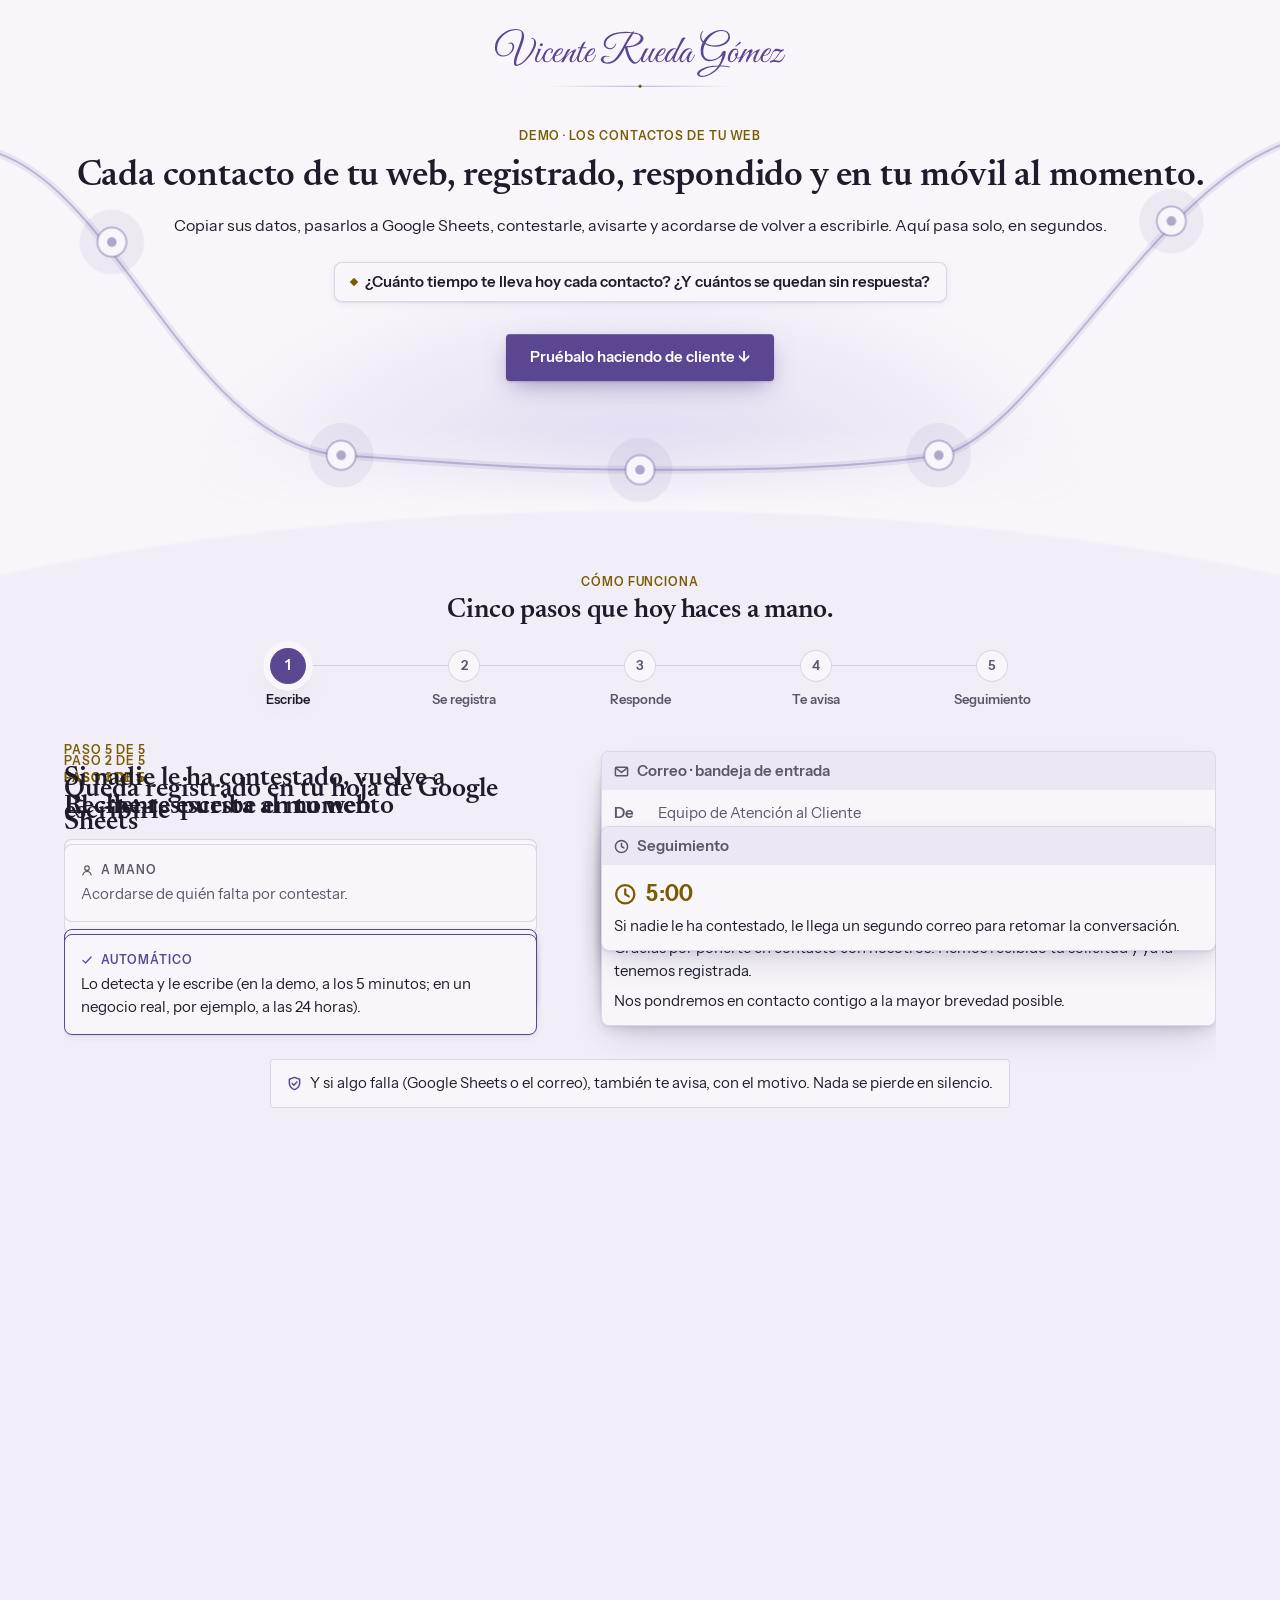
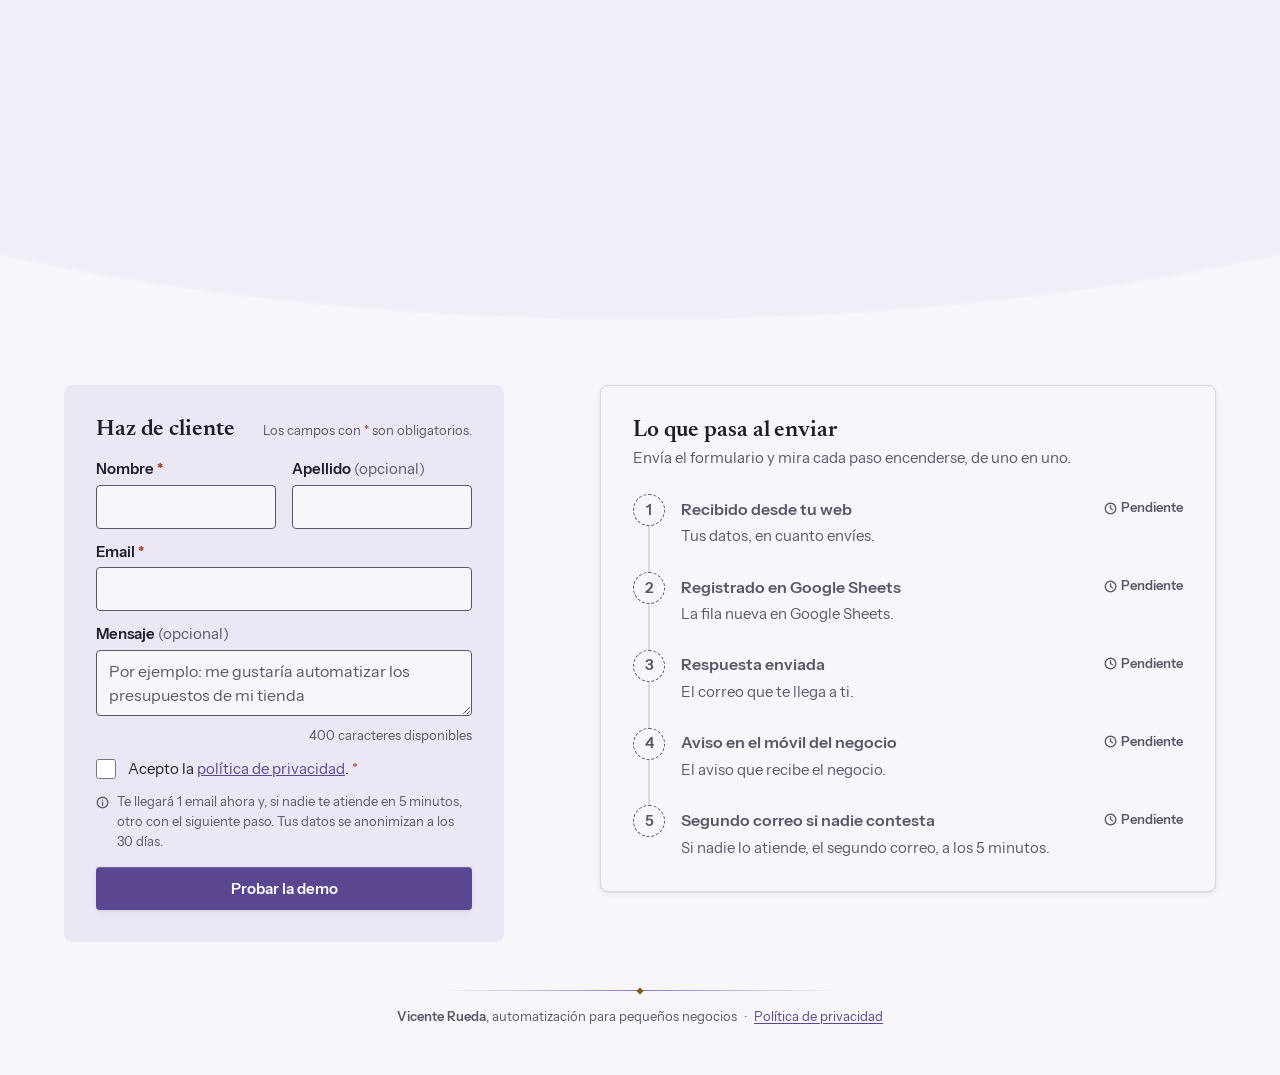
==== commit 05e6780a: "Segundo correo condicional, consentimiento guardado y correos temporales rechazados - El segundo cor" ====
--- a/index.html
+++ b/index.html
@@ -685,7 +685,7 @@
                 <div class="pieza">
                   <div class="pieza-barra"><svg class="icono"><use href="#i-correo"/></svg>Correo · bandeja de entrada</div>
                   <div class="correo-cab">
-                    <dl><dt>De</dt><dd>Equipo de Automatización</dd><dt>Para</dt><dd>ana@ejemplo.com</dd></dl>
+                    <dl><dt>De</dt><dd>Equipo de Atención al Cliente</dd><dt>Para</dt><dd>ana@ejemplo.com</dd></dl>
                     <p class="asunto">Hemos recibido tu solicitud</p>
                   </div>
                   <div class="pieza-cuerpo">
@@ -800,11 +800,11 @@
               </div>
 
               <label class="consentimiento">
-                <input type="checkbox" id="consentimiento" required aria-required="true">
+                <input type="checkbox" id="consentimiento" name="consentimiento" value="si" required aria-required="true">
                 <span>Acepto la <a href="#privacidad">política de privacidad</a>. <span class="req" aria-hidden="true">*</span></span>
               </label>
               <div class="error-campo oculto" id="error-consentimiento"></div>
-              <p class="nota-info"><svg class="icono" aria-hidden="true"><use href="#i-info"/></svg><span>Te llegarán 2 emails al correo que escribas: uno ahora y otro a los 5 minutos. Tus datos se anonimizan a los 30 días.</span></p>
+              <p class="nota-info"><svg class="icono" aria-hidden="true"><use href="#i-info"/></svg><span>Te llegará 1 email ahora y, si nadie te atiende en 5 minutos, otro con el siguiente paso. Tus datos se anonimizan a los 30 días.</span></p>
 
               <button type="submit" class="btn-primario" id="btnEnviar">
                 <span class="spinner" id="spinner" aria-hidden="true"></span>
@@ -829,7 +829,7 @@
             <li class="paso pendiente"><div class="nodo" aria-hidden="true">2</div><div class="res-texto"><div class="res-fila"><h3>Registrado en Google Sheets</h3><span class="estado-paso"><svg class="icono" aria-hidden="true"><use href="#i-reloj"/></svg>Pendiente</span></div><p>La fila nueva en Google Sheets.</p></div></li>
             <li class="paso pendiente"><div class="nodo" aria-hidden="true">3</div><div class="res-texto"><div class="res-fila"><h3>Respuesta enviada</h3><span class="estado-paso"><svg class="icono" aria-hidden="true"><use href="#i-reloj"/></svg>Pendiente</span></div><p>El correo que te llega a ti.</p></div></li>
             <li class="paso pendiente"><div class="nodo" aria-hidden="true">4</div><div class="res-texto"><div class="res-fila"><h3>Aviso en el móvil del negocio</h3><span class="estado-paso"><svg class="icono" aria-hidden="true"><use href="#i-reloj"/></svg>Pendiente</span></div><p>El aviso que recibe el negocio.</p></div></li>
-            <li class="paso pendiente"><div class="nodo" aria-hidden="true">5</div><div class="res-texto"><div class="res-fila"><h3>Segundo correo si nadie contesta</h3><span class="estado-paso"><svg class="icono" aria-hidden="true"><use href="#i-reloj"/></svg>Pendiente</span></div><p>El seguimiento, a los 5 minutos.</p></div></li>
+            <li class="paso pendiente"><div class="nodo" aria-hidden="true">5</div><div class="res-texto"><div class="res-fila"><h3>Segundo correo si nadie contesta</h3><span class="estado-paso"><svg class="icono" aria-hidden="true"><use href="#i-reloj"/></svg>Pendiente</span></div><p>Si nadie lo atiende, el segundo correo, a los 5 minutos.</p></div></li>
           </ol>
         </div>
 
@@ -856,9 +856,9 @@
       <dt>Responsable</dt>
       <dd><span class="marcador">[NOMBRE DEL RESPONSABLE]</span><br>Contacto: <span class="marcador">[EMAIL DE CONTACTO]</span></dd>
       <dt>Para qué usamos tus datos</dt>
-      <dd>Esta es una demo de automatización. Con tus datos se registra tu solicitud en una hoja de cálculo de Google Sheets, se te envían dos correos (uno inmediato y otro a los 5 minutos) y se avisa por Telegram a quien gestiona la demo.</dd>
+      <dd>Esta es una demo de automatización. Con tus datos se registra tu solicitud en una hoja de cálculo de Google Sheets, se te envía un correo de confirmación y, si nadie ha atendido tu solicitud en 5 minutos, un segundo correo con el siguiente paso, y se avisa por Telegram a quien gestiona la demo.</dd>
       <dt>Qué datos</dt>
-      <dd>Nombre, apellido (opcional), email, mensaje (opcional), fecha y un identificador de la solicitud. El aviso de Telegram incluye tu nombre, tu email y las primeras palabras de tu mensaje.</dd>
+      <dd>Nombre, apellido (opcional), email, mensaje (opcional), fecha, un identificador de la solicitud y la fecha y hora en que aceptas esta política, como prueba de tu consentimiento. El aviso de Telegram incluye tu nombre, tu email y las primeras palabras de tu mensaje.</dd>
       <dt>Base legal</dt>
       <dd>Tu consentimiento, que das al marcar la casilla del formulario. Puedes retirarlo cuando quieras escribiendo al contacto.</dd>
       <dt>Cuánto tiempo</dt>
@@ -1118,13 +1118,14 @@
     function simular(modo, datos) {
       return new Promise((resolve, reject) => {
         setTimeout(() => {
-          const id = 'LEAD-' + Date.now() + '-' + Math.random().toString(36).slice(2, 6);
+          const id = 'LEAD-' + Date.now().toString(36) + '-' + Math.random().toString(36).slice(2, 5);
           const nombre = String(datos.get('nombre') || ''), email = String(datos.get('email') || '').toLowerCase();
           if (datos.get('web')) return resolve({ status: 400, json: { error: 'validation_error', message: MSG.revisa, details: ['Solicitud rechazada.'] } });
           switch (modo) {
             case '202':          return resolve({ status: 202, json: { status: 'registered', emailSent: false, id, message: 'Tu solicitud está registrada, pero no hemos podido enviar el email de confirmación.' } });
             case '400':          return resolve({ status: 400, json: { error: 'validation_error', message: MSG.revisa, details: ['El nombre es obligatorio.', 'El email no es válido.'] } });
             case '400-trampa':   return resolve({ status: 400, json: { error: 'validation_error', message: MSG.revisa, details: ['Solicitud rechazada.'] } });
+            case '400-temporal': return resolve({ status: 400, json: { error: 'validation_error', message: MSG.revisa, details: ['El email parece temporal o desechable. Usa uno que consultes habitualmente.'] } });
             case '502':          return resolve({ status: 502, json: { error: 'upstream_error', message: MSG.guardado } });
             case '429':          return resolve({ status: 429, json: null });
             case '500':          return resolve({ status: 500, json: null });
@@ -1287,8 +1288,8 @@
       barra.append(icono('correo'), 'Correo · bandeja de entrada');
       const cab = el('div', 'correo-cab');
       const dl = el('dl');
-      dl.append(el('dt', '', 'De'), el('dd', '', 'Equipo de Automatización'), el('dt', '', 'Para'), el('dd', '', r.email));
-      cab.append(dl, el('p', 'asunto', primero ? 'Hemos recibido tu solicitud' : '¿Podemos ayudarte con tu solicitud?'));
+      dl.append(el('dt', '', 'De'), el('dd', '', 'Equipo de Atención al Cliente'), el('dt', '', 'Para'), el('dd', '', r.email));
+      cab.append(dl, el('p', 'asunto', primero ? 'Hemos recibido tu solicitud' : 'Sobre tu solicitud: cómo seguimos'));
       const cuerpo = el('div', 'pieza-cuerpo');
       const hola = el('p'); hola.append('Hola ', el('strong', '', r.nombre), ',');
       cuerpo.append(hola);
@@ -1297,23 +1298,19 @@
           el('p', '', 'Gracias por ponerte en contacto con nosotros. Hemos recibido tu solicitud y ya la tenemos registrada.'),
           el('p', '', 'Nos pondremos en contacto contigo a la mayor brevedad posible.'));
       } else {
+        const cita = r.mensaje ? ' («' + (r.mensaje.length > 80 ? r.mensaje.slice(0, 80) + '...' : r.mensaje) + '»)' : '';
+        const paso2 = el('p');
+        paso2.append(el('strong', '', 'Responde a este correo con el día y la franja en que prefieres que te llamemos'), ' (por ejemplo, «jueves por la mañana»). Con eso reservamos 15 minutos para revisar tu caso y proponerte una solución concreta.');
         cuerpo.append(
-          el('p', '', 'Hace unos minutos recibimos tu solicitud y queríamos saber si necesitas algo más para poder ayudarte.'),
-          el('p', '', 'Si nos cuentas un poco más de lo que buscas, respondiendo a este correo, podremos prepararte una propuesta a medida.'));
+          el('p', '', 'Hace 5 minutos recibimos tu solicitud' + cita + ' y no queremos que te quedes esperando. Todavía no hemos podido contestarte en persona, así que te dejamos ya el siguiente paso.'),
+          paso2);
       }
-      const firma = el('p'); firma.append('Un saludo, ', el('strong', '', 'Equipo de Automatización'));
+      const firma = el('p'); firma.append('Un saludo, ', el('strong', '', 'Equipo de Atención al Cliente'));
       cuerpo.append(firma);
       if (!primero) {
         const nota = el('div', 'nota-demo');
-        nota.append(el('p', '', ''));
-        nota.firstChild.append(el('strong', '', '💡 Sobre esta demo: '), 'este segundo correo se ha enviado solo, 5 minutos después de tu solicitud, sin que nadie lo escribiera ni tuviera que acordarse. Eso es lo que vive tu cliente cuando tu negocio tiene un sistema de automatización:');
-        const lista = el('ul');
-        [['Cada contacto recibe respuesta inmediata', ', a cualquier hora y cualquier día'],
-         ['No pierdes ningún contacto', ': todo queda registrado y organizado automáticamente'],
-         ['El seguimiento ocurre solo', ', sin depender de que alguien se acuerde'],
-         ['Recuperas el tiempo', ' que hoy dedicas a tareas repetitivas y manuales']]
-          .forEach(([negrita, resto]) => { const li = el('li'); li.append(el('strong', '', negrita), resto); lista.append(li); });
-        nota.append(lista, el('p', '', 'Si quieres ver cómo quedaría en tu caso, responde a este correo y te lo explicamos sin compromiso.'));
+        const np = el('p'); np.append(el('strong', '', 'Sobre esta demo: '), 'este correo lo ha enviado el sistema solo: pasaron 5 minutos y nadie había marcado tu solicitud como atendida en la hoja. Si alguien la hubiera marcado, no habrías recibido nada, porque una persona ya te habría contestado. El plazo (aquí, 5 minutos; en un negocio real puede ser, por ejemplo, 24 horas), el texto y el número de correos se adaptan a lo que necesite la automatización de cada cliente.');
+        nota.append(np);
         cuerpo.append(nota);
       }
       t.append(barra, cab, cuerpo);
@@ -1418,7 +1415,7 @@
           paso(4, 'hecho', 'Aviso en el móvil del negocio', 'Quien gestiona el negocio recibe tus datos por Telegram, al momento.', vistaTelegram(r)));
         const ex = el('div');
         const li5 = paso(5, 'espera', 'Segundo correo si nadie contesta',
-          'En un negocio real solo llega si nadie le ha contestado (por ejemplo, a las 24 horas). En la demo llega siempre, a los 5 minutos, a ' + r.email + ', con el asunto «¿Podemos ayudarte con tu solicitud?», aunque cierres esta página.', ex);
+          'Pasado el plazo, el sistema mira en Google Sheets si alguien marcó tu solicitud como atendida. Si nadie lo hizo, avisa al negocio por Telegram y te envía este correo, con el asunto «Sobre tu solicitud: cómo seguimos». En la demo el plazo son 5 minutos y nadie lo marca, así que llega a ' + r.email + ', aunque cierres esta página. En un negocio real, el plazo y el texto se adaptan a cada caso (por ejemplo, 24 horas).', ex);
         ex.append(cuentaAtras(li5, () => { // al llegar a cero se muestra lo que dice el segundo correo
           const correo2 = vistaCorreo(r, 2); correo2.classList.add('aparece'); ex.append(correo2);
         }));
@@ -1472,7 +1469,7 @@
     /* ═══ Arranque ═══ */
     if (SIMULANDO) {
       const b = $('bannerSim');
-      b.textContent = 'MODO SIMULACIÓN (' + MODO_SIM + '): no se envía nada a n8n. Cambia con ?simular=200 | 202 | 400 | 400-trampa | 502 | 429 | 500 | timeout | red | real';
+      b.textContent = 'MODO SIMULACIÓN (' + MODO_SIM + '): no se envía nada a n8n. Cambia con ?simular=200 | 202 | 400 | 400-trampa | 400-temporal | 502 | 429 | 500 | timeout | red | real';
       mostrar(b, true);
       document.body.classList.add('con-banner');
     }
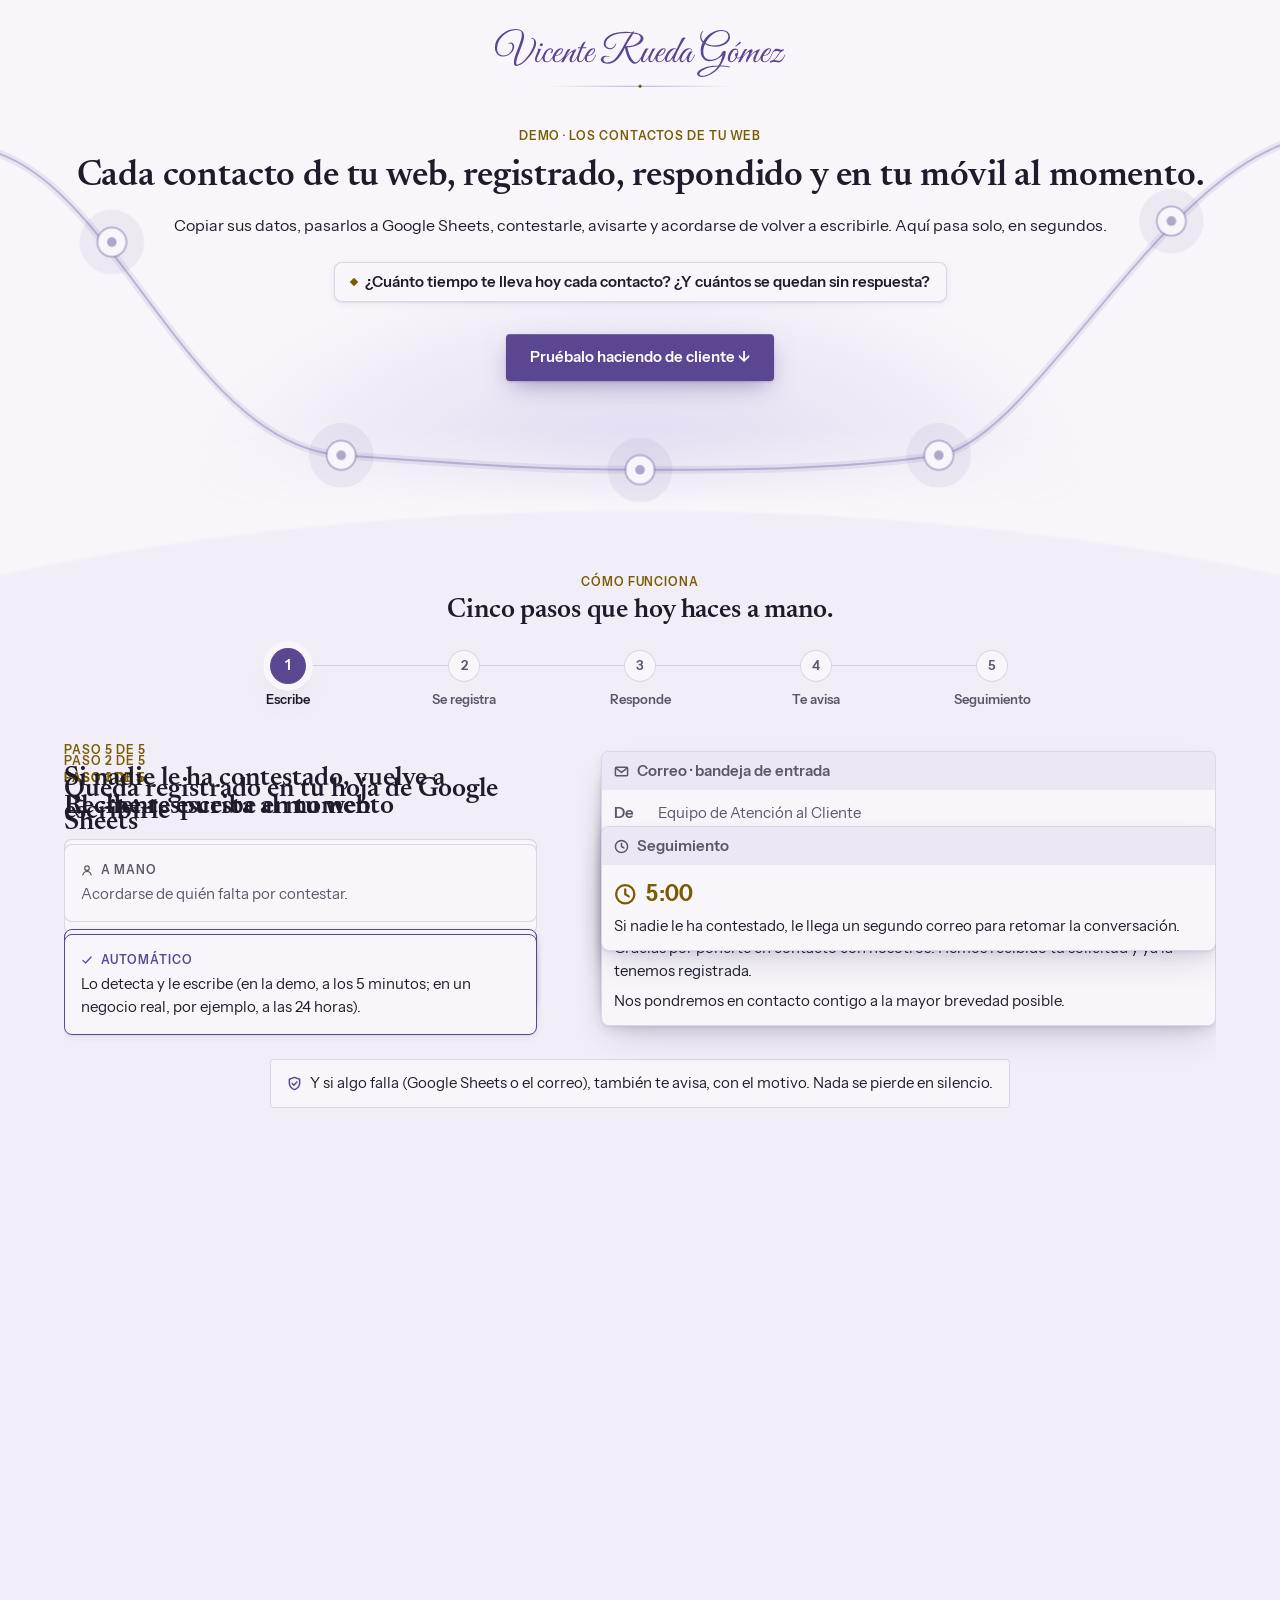
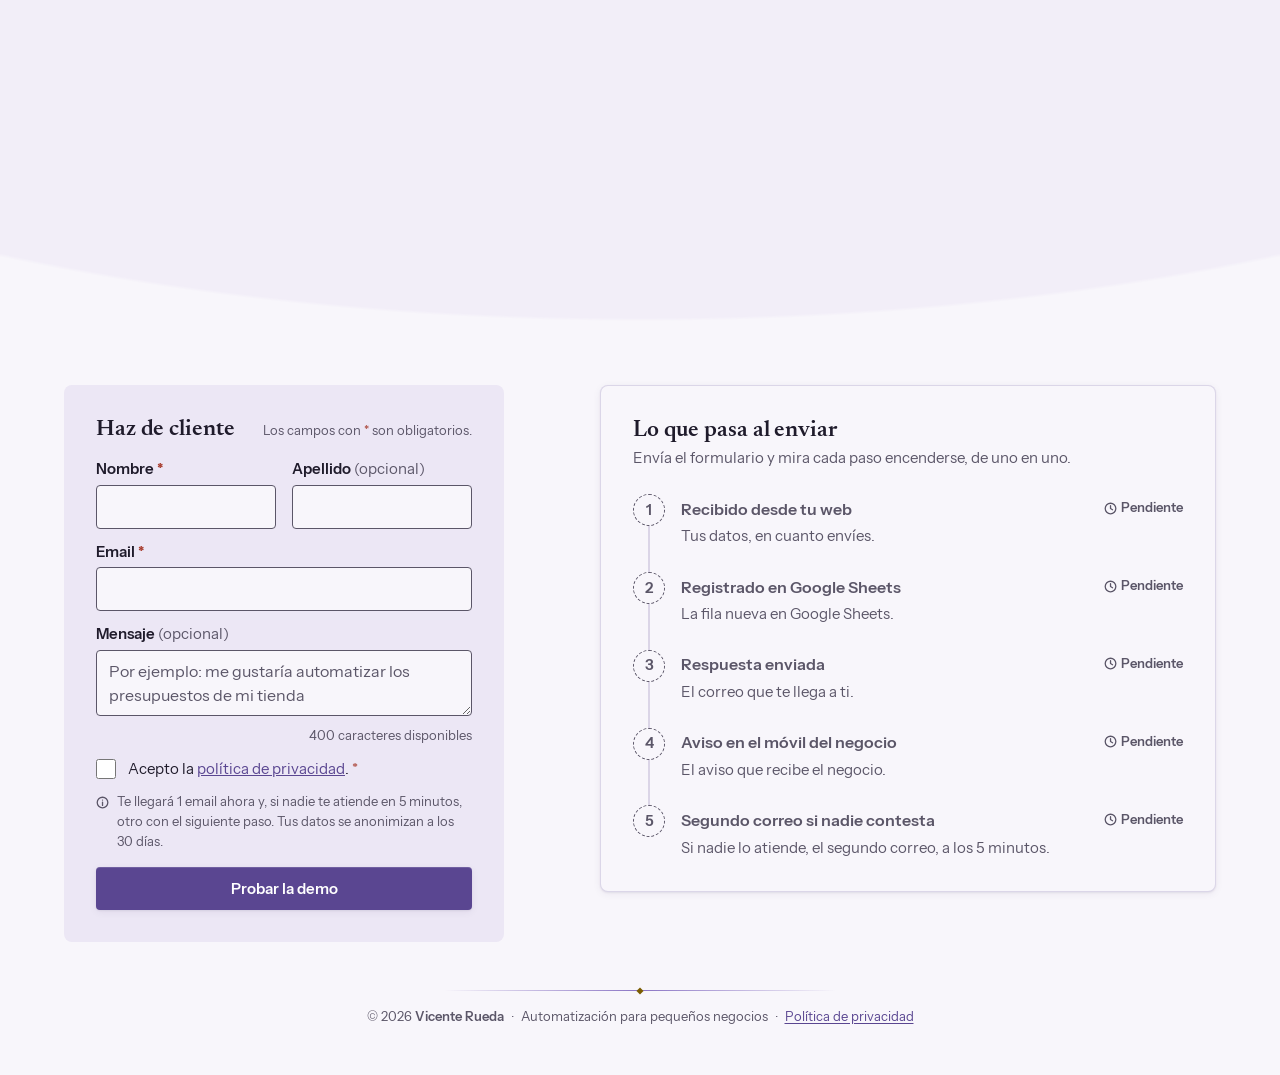
==== commit 9a68b3b9: "Dominio definitivo, pie con año automático, README con capturas y tabla de nodos, y notas en el lien" ====
--- a/index.html
+++ b/index.html
@@ -839,7 +839,8 @@
     <hr class="separador" style="margin: var(--espacio-48) auto var(--espacio-16)">
 
     <footer class="pie">
-      <span><b>Vicente Rueda</b>, automatización para pequeños negocios</span>
+      <span>© <span id="anio">2026</span> <b>Vicente Rueda</b></span>
+      <span>Automatización para pequeños negocios</span>
       <span><button type="button" class="enlace" data-abrir-politica>Política de privacidad</button></span>
     </footer>
 
@@ -1461,6 +1462,7 @@
     /* Política de privacidad en ventana emergente (<dialog>: Escape cierra y el foco queda atrapado dentro) */
     const dialogo = $('privacidad');
     const abrirPolitica = (e) => { if (e) e.preventDefault(); if (!dialogo.open) dialogo.showModal(); };
+    document.getElementById('anio').textContent = new Date().getFullYear();
     document.querySelectorAll('a[href="#privacidad"], [data-abrir-politica]').forEach((n) => n.addEventListener('click', abrirPolitica));
     $('cerrarPolitica').addEventListener('click', () => dialogo.close());
     dialogo.addEventListener('click', (e) => { if (e.target === dialogo) dialogo.close(); }); // clic en el fondo
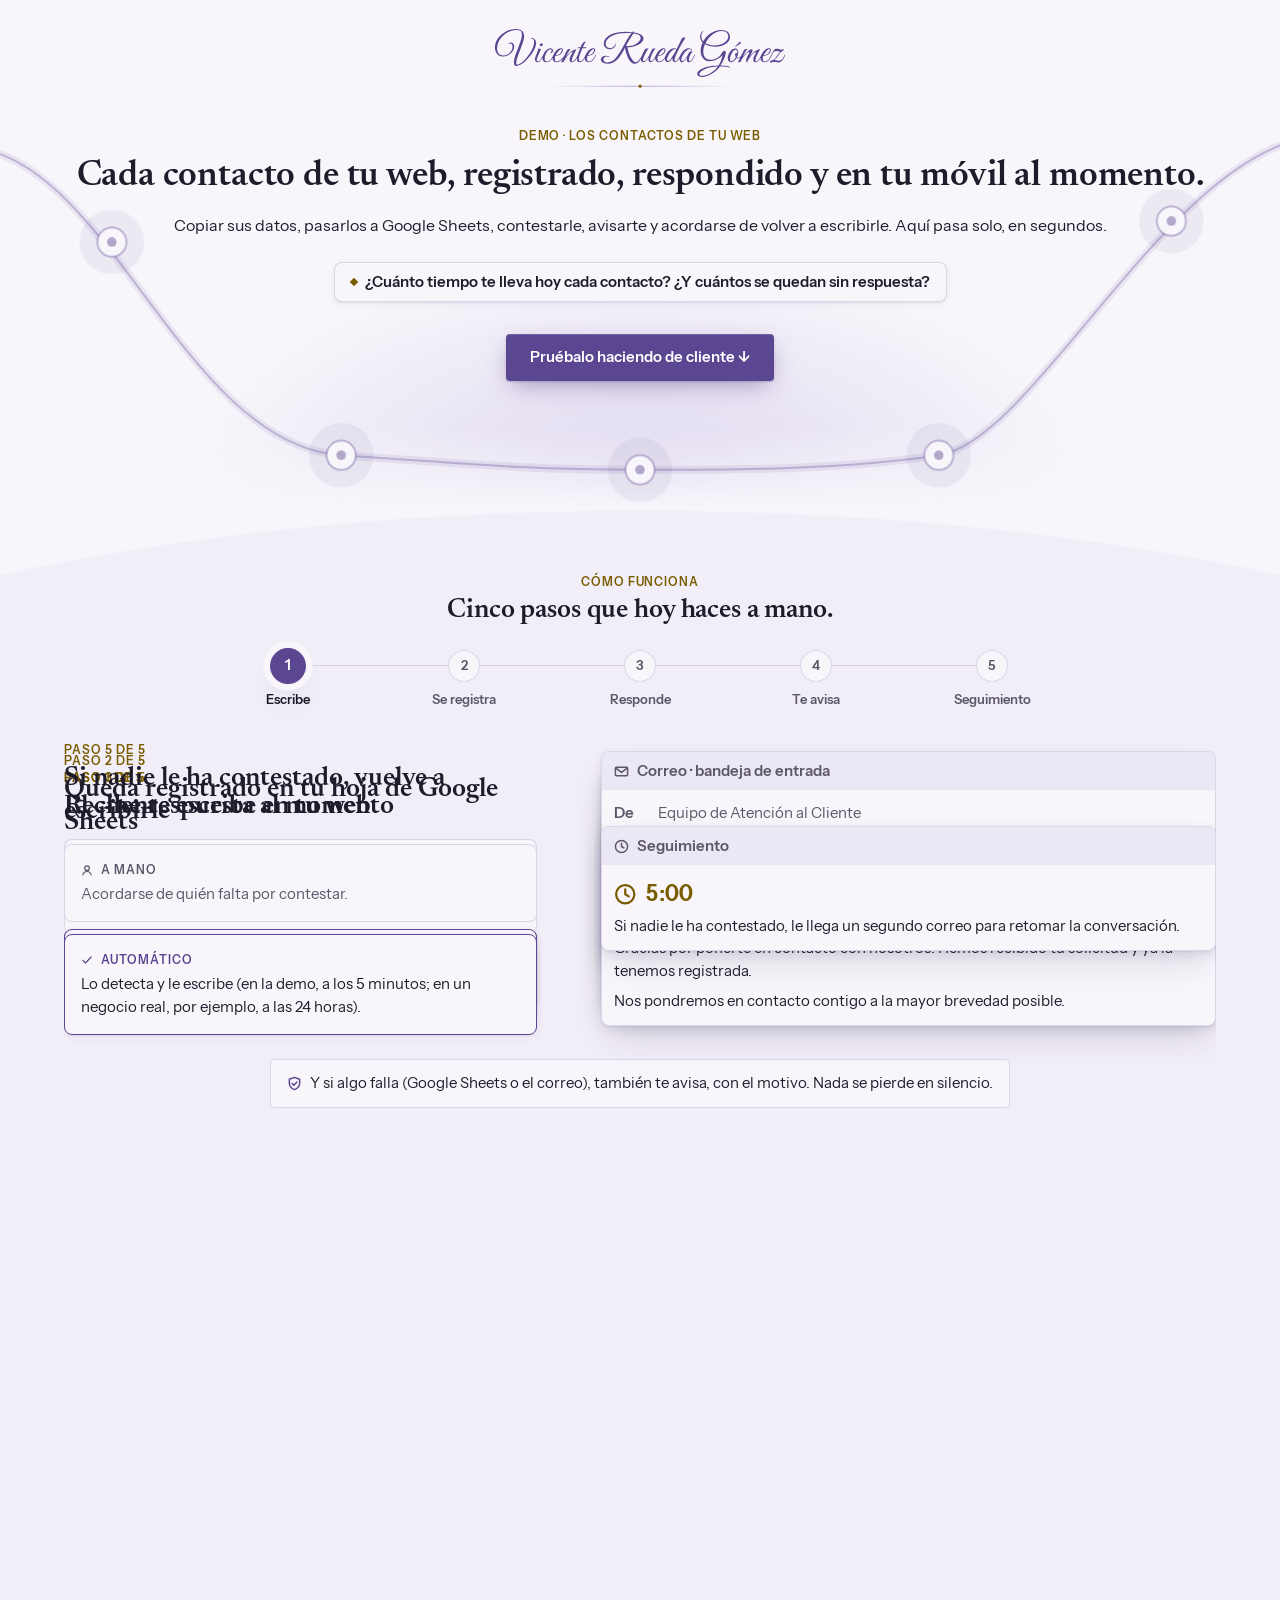
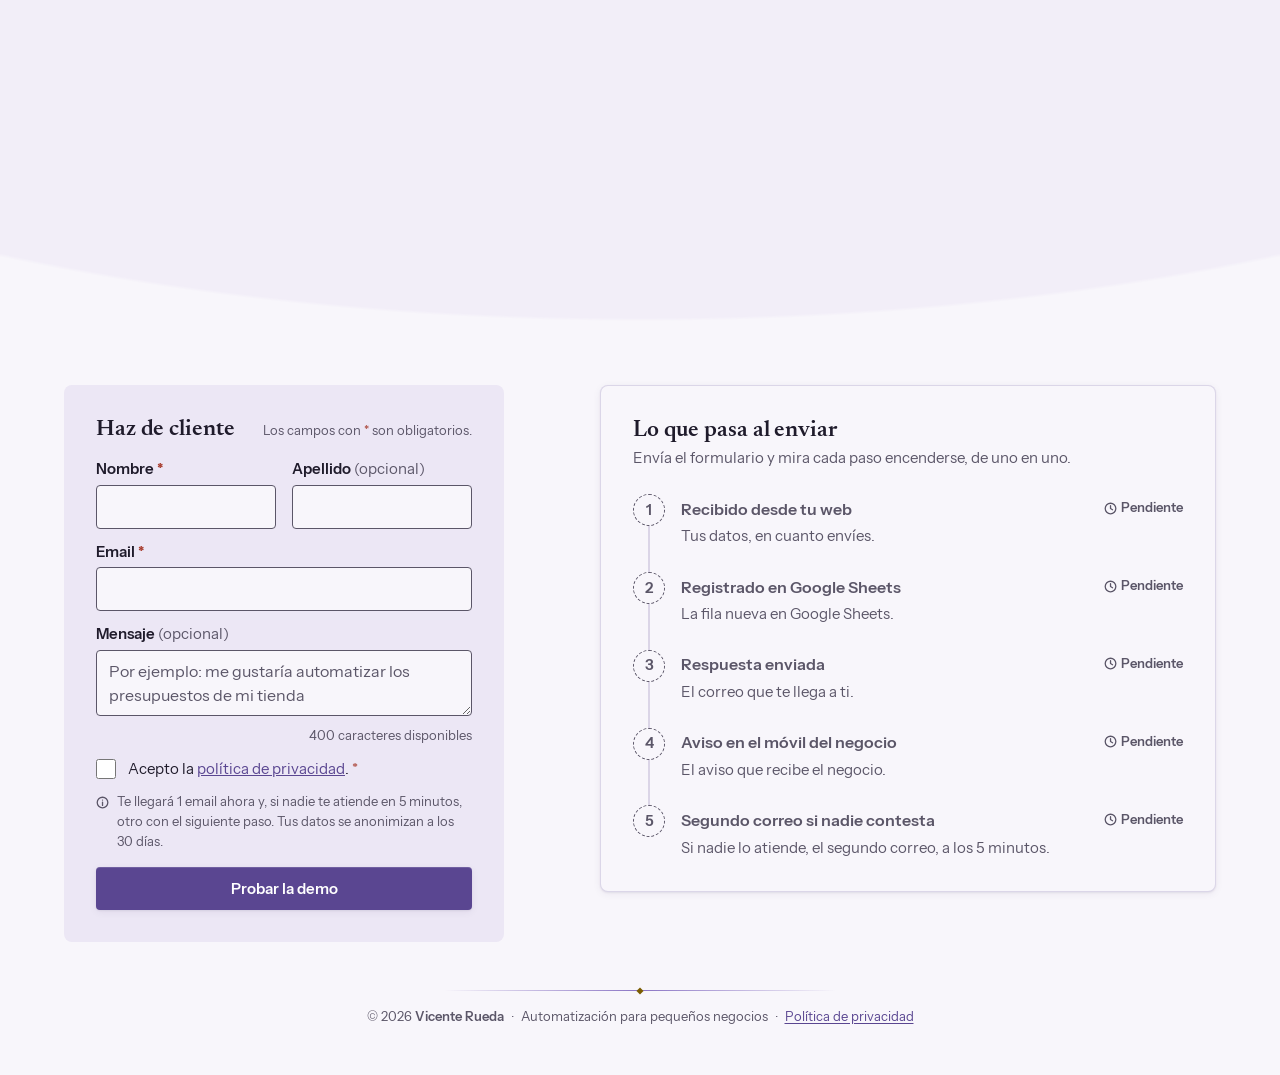
==== commit d3b6d5f7: "Servidor web con cabeceras de seguridad, compresión y caché, vista previa al compartir y pasos acces" ====
--- a/index.html
+++ b/index.html
@@ -5,8 +5,22 @@
   <meta name="viewport" content="width=device-width, initial-scale=1.0">
   <title>Demo · Cada contacto de tu web, respondido al momento</title>
   <meta name="description" content="Cuando alguien escribe desde tu web, queda registrado en tu hoja de Google Sheets, recibe respuesta al momento y te llega un aviso al móvil. Pruébalo haciendo de cliente.">
+  <!-- Vista previa al compartir el enlace (LinkedIn, WhatsApp, X…) -->
+  <meta property="og:type" content="website">
+  <meta property="og:locale" content="es_ES">
+  <meta property="og:site_name" content="Vicente Rueda Gómez">
+  <meta property="og:title" content="Demo · Cada contacto de tu web, respondido al momento">
+  <meta property="og:description" content="Cuando alguien escribe desde tu web, queda registrado en tu hoja de Google Sheets, recibe respuesta al momento y te llega un aviso al móvil. Pruébalo haciendo de cliente.">
+  <meta property="og:url" content="https://demo-leads.vicenterueda.com/">
+  <meta property="og:image" content="https://demo-leads.vicenterueda.com/compartir.png">
+  <meta property="og:image:width" content="1200">
+  <meta property="og:image:height" content="630">
+  <meta property="og:image:alt" content="Portada de la demo: «Cada contacto de tu web, registrado, respondido y en tu móvil al momento».">
+  <meta name="twitter:card" content="summary_large_image">
   <meta name="theme-color" content="#f8f6fb" media="(prefers-color-scheme: light)">
   <meta name="theme-color" content="#17122b" media="(prefers-color-scheme: dark)">
+  <!-- Dirección oficial: si la web se abre desde otro dominio (p. ej. uno provisional), los buscadores indexan solo esta -->
+  <link rel="canonical" href="https://demo-leads.vicenterueda.com/">
   <link rel="icon" href="logo/favicon.svg" type="image/svg+xml">
   <link rel="apple-touch-icon" href="logo/favicon-180.png">
   <link rel="preload" href="fuentes/InstrumentSans-Regular.woff2" as="font" type="font/woff2" crossorigin>
@@ -622,11 +636,11 @@
             </div>
           <nav class="r-progreso" aria-label="Los 5 pasos">
             <ol>
-                <li><a href="#paso-1"><span class="nodo" aria-hidden="true">1</span><span>Escribe</span></a></li>
-                <li><a href="#paso-2"><span class="nodo" aria-hidden="true">2</span><span>Se registra</span></a></li>
-                <li><a href="#paso-3"><span class="nodo" aria-hidden="true">3</span><span>Responde</span></a></li>
-                <li><a href="#paso-4"><span class="nodo" aria-hidden="true">4</span><span>Te avisa</span></a></li>
-                <li><a href="#paso-5"><span class="nodo" aria-hidden="true">5</span><span>Seguimiento</span></a></li>
+                <li><a href="#paso-1" aria-label="Paso 1: Escribe"><span class="nodo" aria-hidden="true">1</span><span>Escribe</span></a></li>
+                <li><a href="#paso-2" aria-label="Paso 2: Se registra"><span class="nodo" aria-hidden="true">2</span><span>Se registra</span></a></li>
+                <li><a href="#paso-3" aria-label="Paso 3: Responde"><span class="nodo" aria-hidden="true">3</span><span>Responde</span></a></li>
+                <li><a href="#paso-4" aria-label="Paso 4: Te avisa"><span class="nodo" aria-hidden="true">4</span><span>Te avisa</span></a></li>
+                <li><a href="#paso-5" aria-label="Paso 5: Seguimiento"><span class="nodo" aria-hidden="true">5</span><span>Seguimiento</span></a></li>
             </ol>
           </nav>
           <ol class="r-pasos">
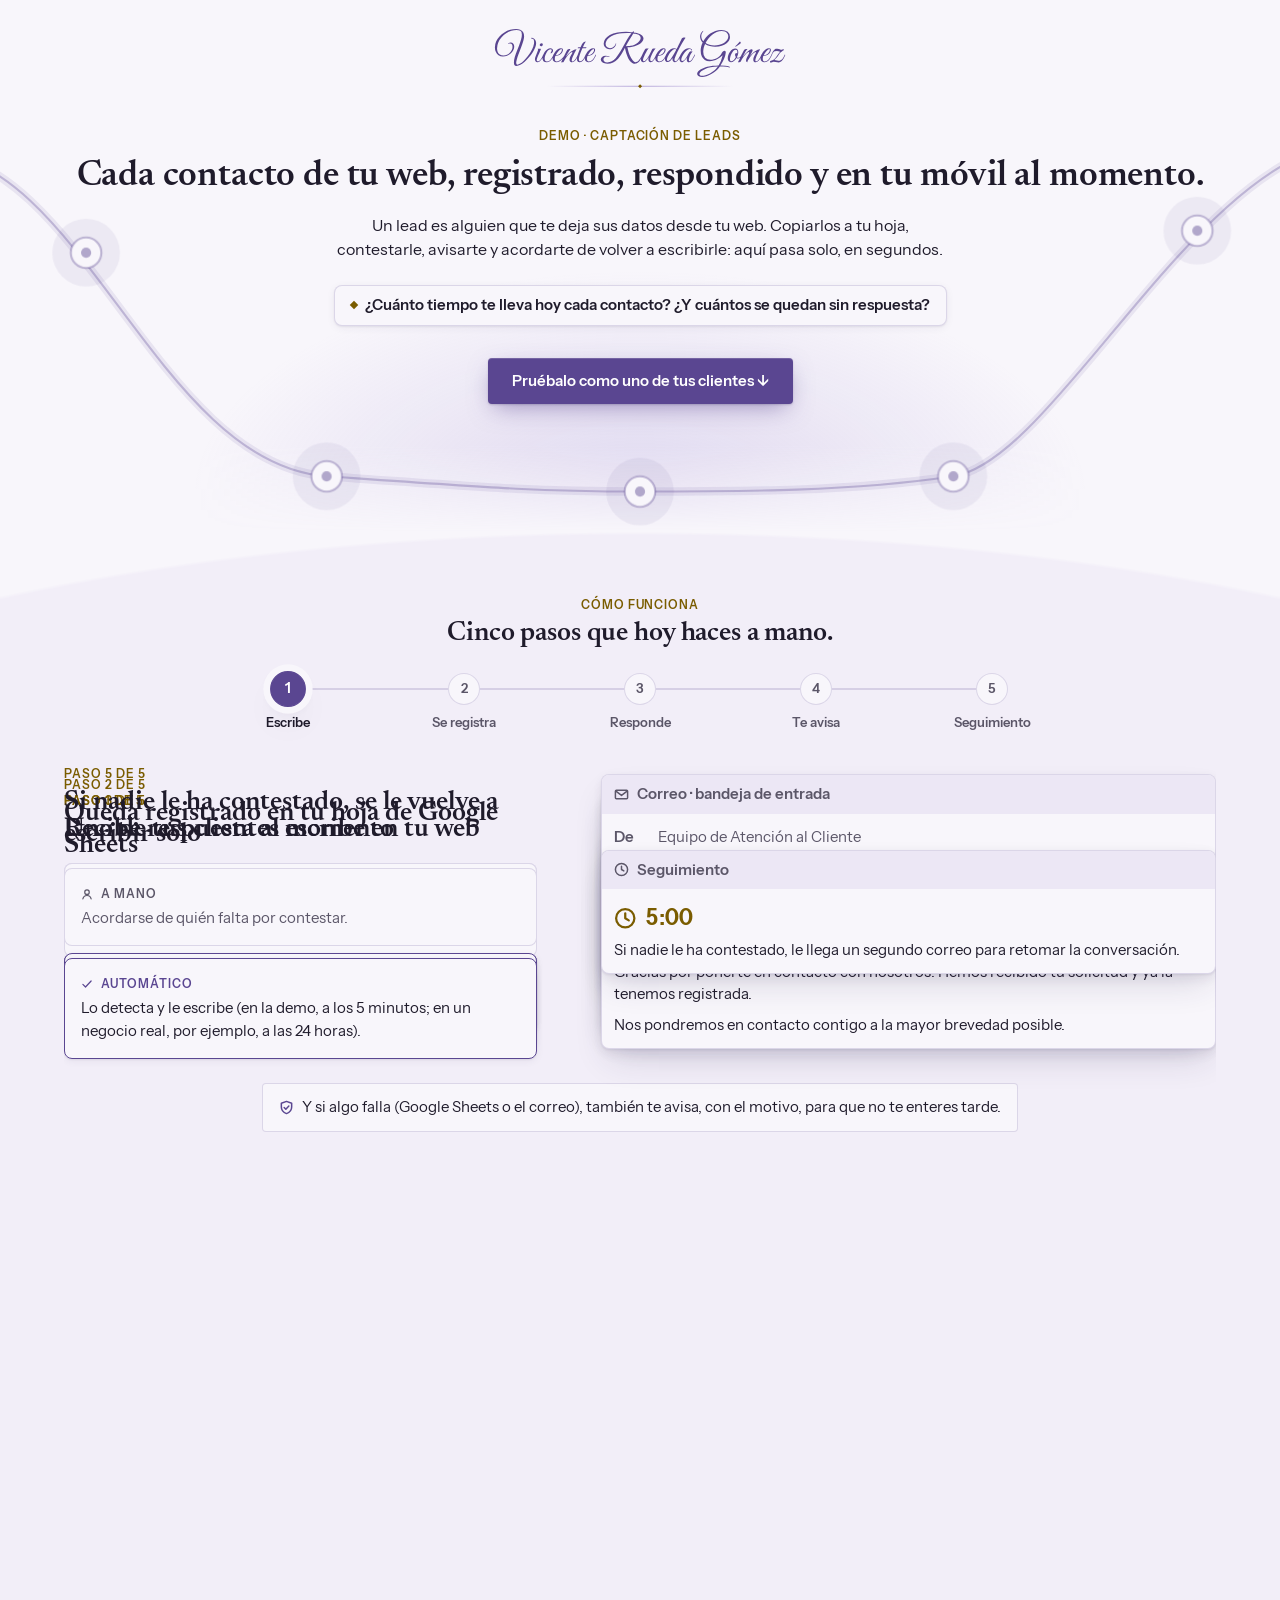
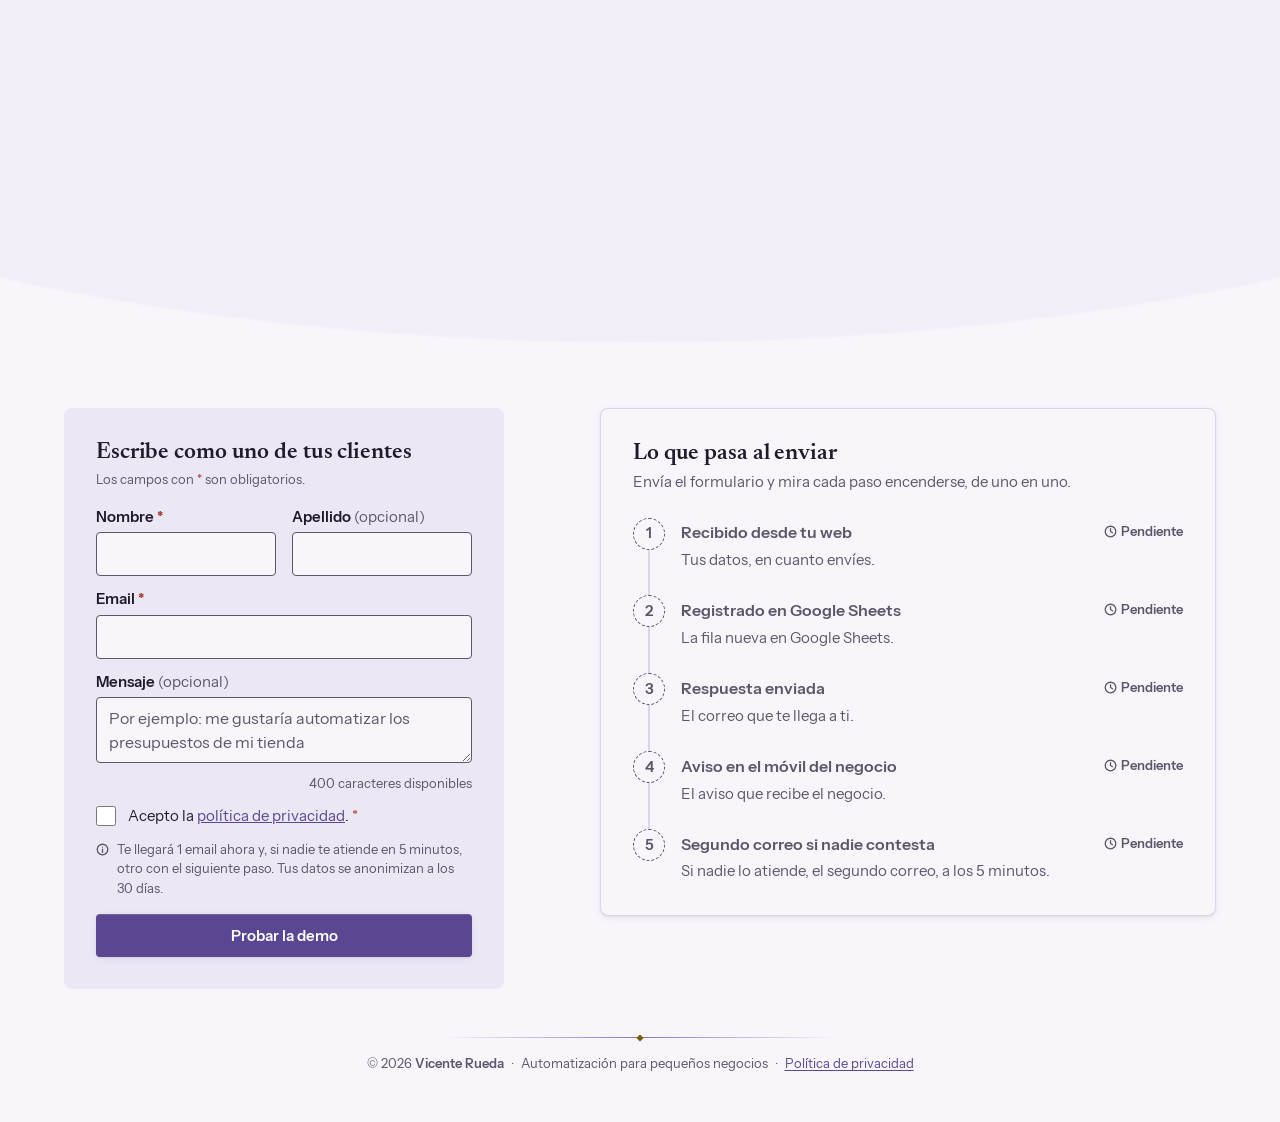
==== commit dd6264d9: "Textos de la demo con la brújula de la web: palabra clave, "tus clientes" y sin promesas absolutas T" ====
--- a/index.html
+++ b/index.html
@@ -3,14 +3,14 @@
 <head>
   <meta charset="UTF-8">
   <meta name="viewport" content="width=device-width, initial-scale=1.0">
-  <title>Demo · Cada contacto de tu web, respondido al momento</title>
-  <meta name="description" content="Cuando alguien escribe desde tu web, queda registrado en tu hoja de Google Sheets, recibe respuesta al momento y te llega un aviso al móvil. Pruébalo haciendo de cliente.">
+  <title>Demo de captación de leads: pruébala en directo</title>
+  <meta name="description" content="Demo de captación de leads: escribe como lo haría uno de tus clientes y mira cómo se apunta, se responde y te avisa al móvil, paso a paso.">
   <!-- Vista previa al compartir el enlace (LinkedIn, WhatsApp, X…) -->
   <meta property="og:type" content="website">
   <meta property="og:locale" content="es_ES">
   <meta property="og:site_name" content="Vicente Rueda Gómez">
-  <meta property="og:title" content="Demo · Cada contacto de tu web, respondido al momento">
-  <meta property="og:description" content="Cuando alguien escribe desde tu web, queda registrado en tu hoja de Google Sheets, recibe respuesta al momento y te llega un aviso al móvil. Pruébalo haciendo de cliente.">
+  <meta property="og:title" content="Demo de captación de leads: pruébala en directo">
+  <meta property="og:description" content="Demo de captación de leads: escribe como lo haría uno de tus clientes y mira cómo se apunta, se responde y te avisa al móvil, paso a paso.">
   <meta property="og:url" content="https://demo-leads.vicenterueda.com/">
   <meta property="og:image" content="https://demo-leads.vicenterueda.com/compartir.png">
   <meta property="og:image:width" content="1200">
@@ -141,7 +141,7 @@
     @media (min-width: 600px)  { h1 { font-size: 2.1rem; } }
     @media (min-width: 1024px) { h1 { font-size: 2.4rem; } }
     .subtitulo { font-size: var(--t-paso); max-width: 34em; margin: 0 auto var(--espacio-24); text-wrap: balance; }
-    @media (min-width: 1280px) { .subtitulo { max-width: none; } }
+    @media (min-width: 1280px) { .subtitulo { max-width: 48em; } } /* tope de ancho (dos líneas): sin él, el texto largo pasa por encima de los círculos de la línea */
     .pregunta {
       display: inline-flex; align-items: baseline; gap: var(--espacio-8);
       font-weight: var(--peso-fuerte); max-width: 40em; margin-bottom: var(--espacio-32); text-align: left;
@@ -327,7 +327,8 @@
     .r-progreso li.hecho .nodo { border-color: var(--color-principal); color: var(--color-principal); }
     .r-progreso li.activo .nodo { background: var(--color-principal); border-color: var(--color-principal); color: var(--color-sobre-principal); box-shadow: 0 0 0 6px var(--color-fondo), var(--sombra-2); transform: scale(1.12); }
     .r-progreso li.activo a { color: var(--color-texto); }
-    @media (max-width: 599px) { .r-progreso a span:last-child { display: none; } } /* en móvil, solo los números */
+    /* en móvil, solo los números: el texto se oculta a la vista, pero los lectores de pantalla lo siguen leyendo */
+    @media (max-width: 599px) { .r-progreso a span:last-child { position: absolute; width: 1px; height: 1px; overflow: hidden; clip-path: inset(50%); white-space: nowrap; } }
 
     /* Escena: la zona queda fija y, al hacer scroll, un paso sustituye al otro (bajar = siguiente, subir = anterior).
        La activa el JavaScript solo si cabe en la pantalla y sin «reducir movimiento»; si no, los pasos van uno debajo de otro. */
@@ -612,12 +613,12 @@
         </picture>
       </a>
       <div class="portada-centro">
-        <p class="etiqueta aparece">Demo · Los contactos de tu web</p>
+        <p class="etiqueta aparece">Demo · Captación de leads</p>
         <h1 class="aparece">Cada contacto de tu web, registrado, respondido y en tu móvil al momento.</h1>
-        <p class="subtitulo aparece">Copiar sus datos, pasarlos a Google Sheets, contestarle, avisarte y acordarse de volver a escribirle. Aquí pasa solo, en segundos.</p>
+        <p class="subtitulo aparece">Un lead es alguien que te deja sus datos desde tu web. Copiarlos a tu hoja, contestarle, avisarte y acordarte de volver a escribirle: aquí pasa solo, en segundos.</p>
         <p class="pregunta aparece">¿Cuánto tiempo te lleva hoy cada contacto? ¿Y cuántos se quedan sin respuesta?</p>
         <div class="cta aparece">
-          <a href="#probar" class="btn-primario">Pruébalo haciendo de cliente ↓</a>
+          <a href="#probar" class="btn-primario">Pruébalo como uno de tus clientes ↓</a>
           <p class="personas oculto" id="pruebaSocial"><svg class="icono" aria-hidden="true"><use href="#i-persona"/></svg>
             <span><b id="contadorPersonas"></b> <span id="textoContador">personas lo han probado</span></span></p>
         </div>
@@ -636,11 +637,11 @@
             </div>
           <nav class="r-progreso" aria-label="Los 5 pasos">
             <ol>
-                <li><a href="#paso-1" aria-label="Paso 1: Escribe"><span class="nodo" aria-hidden="true">1</span><span>Escribe</span></a></li>
-                <li><a href="#paso-2" aria-label="Paso 2: Se registra"><span class="nodo" aria-hidden="true">2</span><span>Se registra</span></a></li>
-                <li><a href="#paso-3" aria-label="Paso 3: Responde"><span class="nodo" aria-hidden="true">3</span><span>Responde</span></a></li>
-                <li><a href="#paso-4" aria-label="Paso 4: Te avisa"><span class="nodo" aria-hidden="true">4</span><span>Te avisa</span></a></li>
-                <li><a href="#paso-5" aria-label="Paso 5: Seguimiento"><span class="nodo" aria-hidden="true">5</span><span>Seguimiento</span></a></li>
+                <li><a href="#paso-1"><span class="nodo" aria-hidden="true">1</span><span>Escribe</span></a></li>
+                <li><a href="#paso-2"><span class="nodo" aria-hidden="true">2</span><span>Se registra</span></a></li>
+                <li><a href="#paso-3"><span class="nodo" aria-hidden="true">3</span><span>Responde</span></a></li>
+                <li><a href="#paso-4"><span class="nodo" aria-hidden="true">4</span><span>Te avisa</span></a></li>
+                <li><a href="#paso-5"><span class="nodo" aria-hidden="true">5</span><span>Seguimiento</span></a></li>
             </ol>
           </nav>
           <ol class="r-pasos">
@@ -648,7 +649,7 @@
             <div class="r-bloque">
               <div class="r-cab anima">
                 <p class="etiqueta">Paso 1 de 5</p>
-                <h3>El cliente escribe en tu web</h3>
+                <h3>Uno de tus clientes escribe en tu web</h3>
               </div>
               <div class="r-pieza anima" aria-hidden="true">
                 <div class="pieza">
@@ -744,7 +745,7 @@
             <div class="r-bloque">
               <div class="r-cab anima">
                 <p class="etiqueta">Paso 5 de 5</p>
-                <h3>Si nadie le ha contestado, vuelve a escribirle</h3>
+                <h3>Si nadie le ha contestado, se le vuelve a escribir solo</h3>
               </div>
               <div class="r-pieza anima" aria-hidden="true">
                 <div class="pieza">
@@ -762,7 +763,7 @@
             </div>
           </li>
           </ol>
-          <p class="aviso-falla"><svg class="icono" aria-hidden="true"><use href="#i-escudo"/></svg><span>Y si algo falla (Google Sheets o el correo), también te avisa, con el motivo. Nada se pierde en silencio.</span></p>
+          <p class="aviso-falla"><svg class="icono" aria-hidden="true"><use href="#i-escudo"/></svg><span>Y si algo falla (Google Sheets o el correo), también te avisa, con el motivo, para que no te enteres tarde.</span></p>
           </div>
         </div>
       </section>
@@ -773,7 +774,7 @@
         <div>
           <div class="tarjeta">
             <div class="tarjeta-cab">
-              <h2 class="titular" id="t-probar">Haz de cliente</h2>
+              <h2 class="titular" id="t-probar">Escribe como uno de tus clientes</h2>
               <span class="nota" id="notaObligatorios">Los campos con <span class="req">*</span> son obligatorios.</span>
             </div>
 
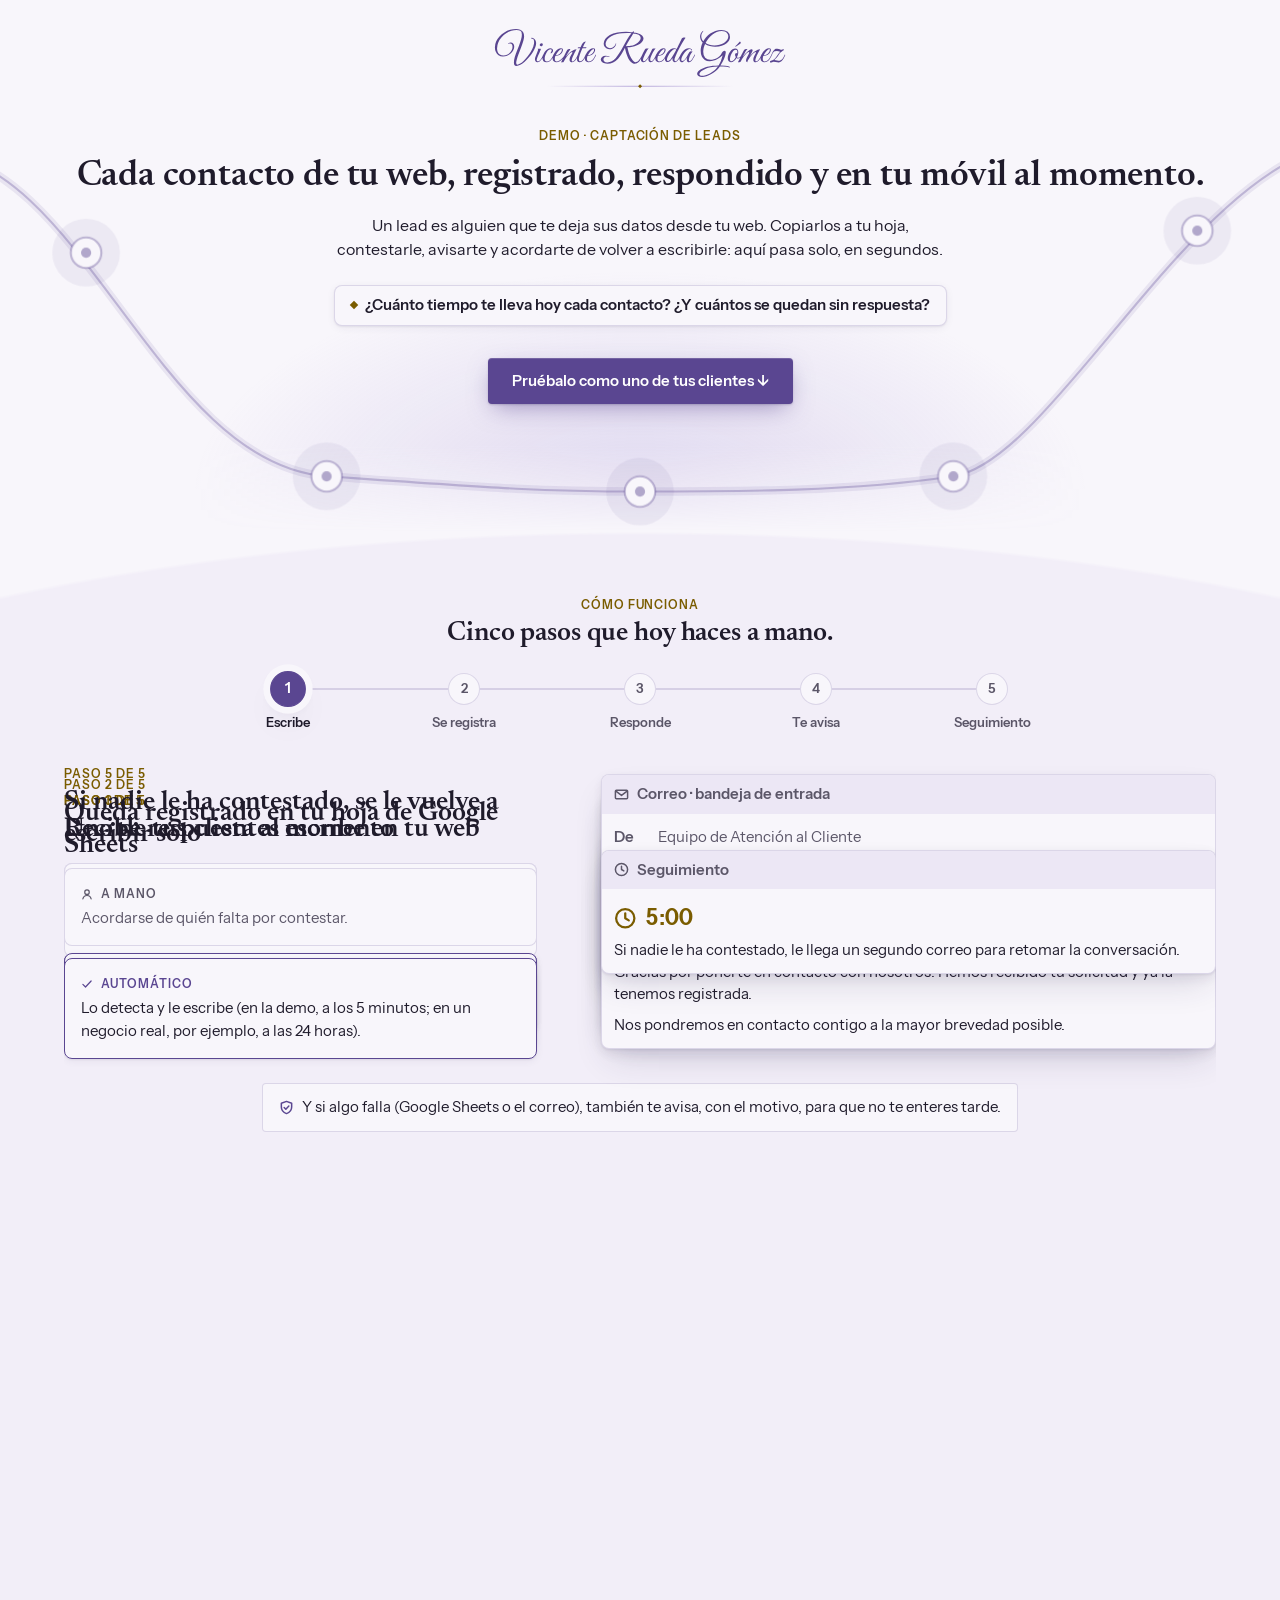
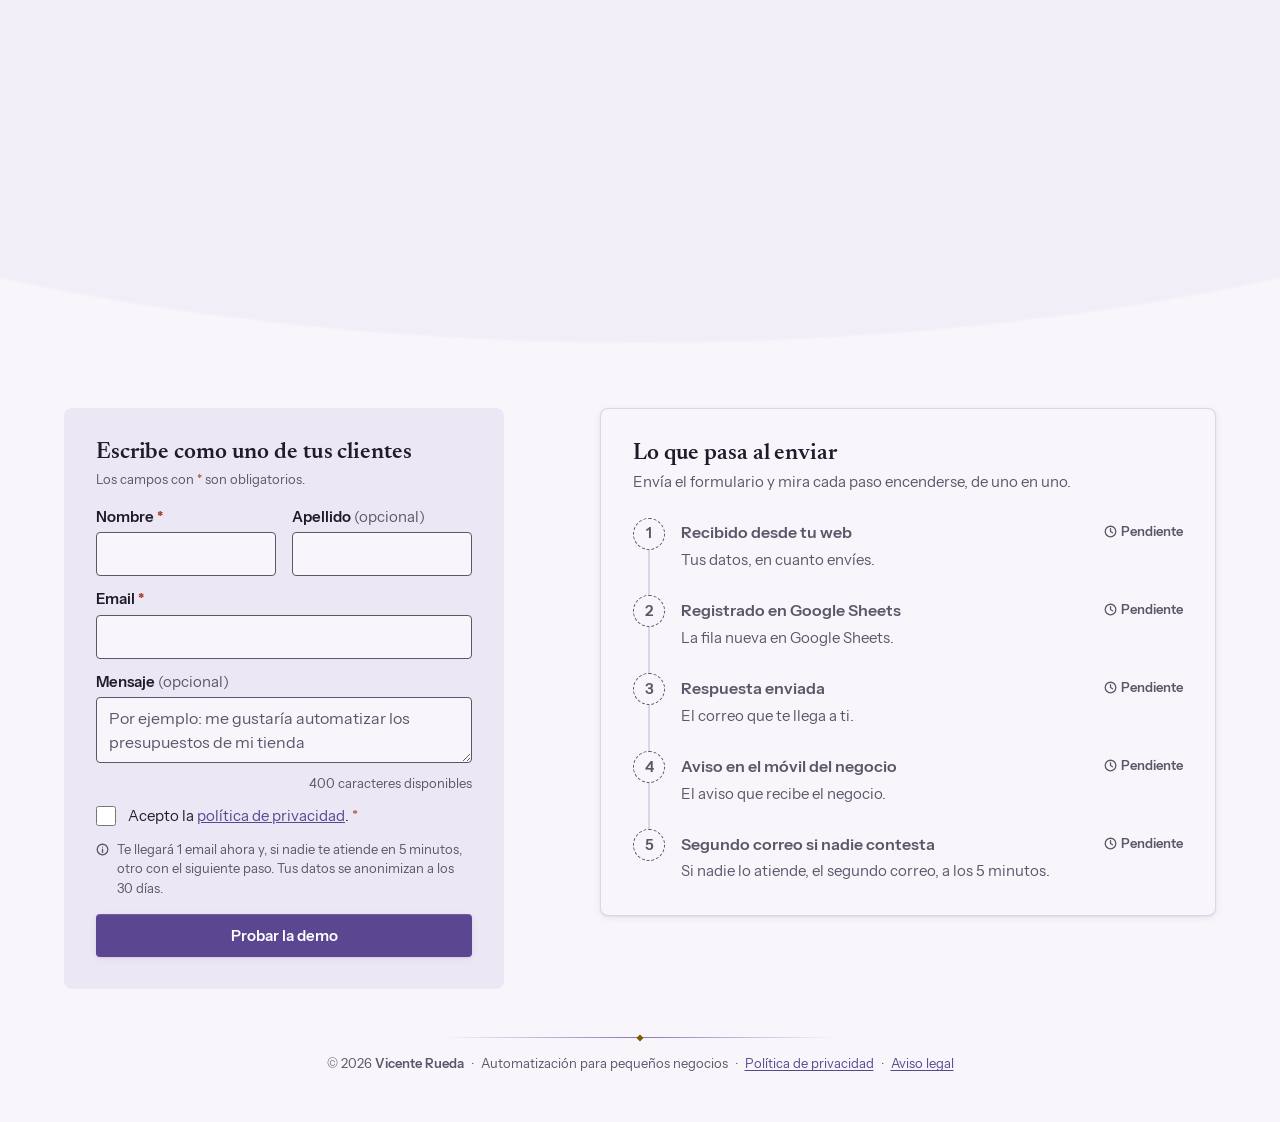
==== commit 56db57c0: "Puesta al día con la web: CSP sin 'unsafe-inline', 404, robots, sitemap, llms.txt, security.txt, dat" ====
--- a/index.html
+++ b/index.html
@@ -25,558 +25,56 @@
   <link rel="apple-touch-icon" href="logo/favicon-180.png">
   <link rel="preload" href="fuentes/InstrumentSans-Regular.woff2" as="font" type="font/woff2" crossorigin>
   <link rel="preload" href="fuentes/Newsreader16pt-SemiBold.woff2" as="font" type="font/woff2" crossorigin>
+  <!-- Datos estructurados para buscadores e IA: qué es esta página y quién la ha hecho.
+       Usan los mismos identificadores (@id) que vicenterueda.com, así Google une la demo con su autor.
+       No es código: la CSP no lo bloquea. -->
+  <script type="application/ld+json">
+  {
+    "@context": "https://schema.org",
+    "@graph": [
+      {
+        "@type": "WebApplication",
+        "@id": "https://demo-leads.vicenterueda.com/#demo",
+        "name": "Demo de captación de leads",
+        "url": "https://demo-leads.vicenterueda.com/",
+        "description": "Cada contacto de tu web, registrado, respondido y en tu móvil al momento: se apunta en tu hoja de Google Sheets, recibe respuesta, te avisa por Telegram y, si nadie le contesta, se le vuelve a escribir solo.",
+        "inLanguage": "es-ES",
+        "applicationCategory": "BusinessApplication",
+        "operatingSystem": "Navegador web",
+        "isAccessibleForFree": true,
+        "offers": { "@type": "Offer", "price": "0", "priceCurrency": "EUR" },
+        "image": "https://demo-leads.vicenterueda.com/compartir.png",
+        "author": { "@id": "https://vicenterueda.com/#persona" },
+        "creator": { "@id": "https://vicenterueda.com/#persona" },
+        "isPartOf": { "@id": "https://vicenterueda.com/#web" },
+        "subjectOf": { "@type": "WebPage", "url": "https://vicenterueda.com/demos/captacion-de-contactos/" },
+        "sameAs": "https://github.com/vicente-rueda/demo-leads"
+      },
+      {
+        "@type": "Person",
+        "@id": "https://vicenterueda.com/#persona",
+        "name": "Vicente Rueda Gómez",
+        "url": "https://vicenterueda.com/",
+        "sameAs": ["https://github.com/vicente-rueda", "https://www.linkedin.com/in/vicenterueda"]
+      },
+      {
+        "@type": "WebSite",
+        "@id": "https://vicenterueda.com/#web",
+        "name": "Vicente Rueda",
+        "url": "https://vicenterueda.com/"
+      }
+    ]
+  }
+  </script>
   <!-- Identidad visual (colores, fuentes, espaciado, esquinas): siempre antes de los estilos propios.
        ?v=fecha: cambiarla cuando cambie identidad.css, para que el navegador no use la copia vieja -->
   <link rel="stylesheet" href="identidad.css?v=2026-10-31">
-  <style>
-    *, *::before, *::after { box-sizing: border-box; margin: 0; padding: 0; }
-
-    :root {
-      /* Bordes y sombras: los de la identidad (teñidos de violeta; cambian solos en modo oscuro) */
-      --borde: var(--color-borde);
-      --borde-campo: var(--color-texto-suave);
-      --sombra: var(--sombra-1);      /* lo que flota poco: piezas pequeñas, panel */
-      --sombra-alta: var(--sombra-2); /* la pieza en grande del paso */
-      /* Escala de texto (rem): solo estos niveles, para que todas las secciones se vean iguales */
-      --t-nota: 0.87rem;
-      --t-etiqueta: 0.8rem;
-      --t-paso: 1.05rem;
-      --tam-nodo: 32px;
-      --ritmo: 350ms; /* separación entre un paso y el siguiente al encenderse */
-    }
-
-    /* Tamaño base: todo el texto está en rem, así que escala junto.
-       móvil 13px < tablet 14px < escritorio 15px (no se cambia) */
-    html { scroll-behavior: smooth; font-size: 13px; }
-    @media (min-width: 600px)  { html { font-size: 14px; } }
-    @media (min-width: 1024px) { html { font-size: 15px; } }
-
-    body {
-      font-family: var(--fuente-texto);
-      font-weight: var(--peso-normal);
-      background: var(--color-fondo);
-      color: var(--color-texto);
-      line-height: 1.5;
-      overflow-x: hidden;
-    }
-
-    .pagina {
-      width: 100%;
-      max-width: var(--ancho-maximo);
-      margin: 0 auto;
-      padding: var(--espacio-24) var(--espacio-16) var(--espacio-48);
-    }
-    @media (min-width: 600px)  { .pagina { padding: var(--espacio-24) var(--espacio-32) var(--espacio-48); } }
-    @media (min-width: 1024px) { .pagina { padding: var(--espacio-24) var(--espacio-64) var(--espacio-48); } }
-
-    :focus-visible { outline: 2px solid var(--color-principal); outline-offset: 2px; }
-    a { color: var(--color-principal); }
-    strong, b { font-weight: var(--peso-fuerte); }
-    .oculto { display: none !important; }
-
-    .icono { width: 1em; height: 1em; flex-shrink: 0; fill: none; stroke: currentColor; stroke-width: 1.6; stroke-linecap: round; stroke-linejoin: round; }
-
-    /* Separador de la identidad, corto y centrado */
-    .separador { max-width: 26rem; margin: var(--espacio-16) auto; }
-
-    /* Etiqueta en mayúsculas (mostaza: solo detalles) */
-    .etiqueta {
-      font-size: var(--t-etiqueta);
-      font-weight: var(--peso-fuerte);
-      letter-spacing: 0.08em;
-      text-transform: uppercase;
-      color: var(--color-acento);
-    }
-
-    h1, .titular {
-      font-family: var(--fuente-titulares);
-      font-weight: var(--peso-fuerte);
-      line-height: 1.15;
-      letter-spacing: -0.005em;
-      text-wrap: balance; /* reparte las líneas: sin palabras sueltas al final */
-    }
-
-    @keyframes aparece { from { opacity: 0; transform: translateY(10px); } to { opacity: 1; transform: none; } }
-    .aparece { animation: aparece 0.4s ease both; }
-
-    /* ─── PORTADA: una pantalla entera para una sola idea ─── */
-    .portada {
-      position: relative; text-align: center;
-      display: flex; flex-direction: column; align-items: center;
-    }
-    .portada > *:not(.fondo-flujo) { position: relative; z-index: 1; }
-    /* Luz que nace de abajo (identidad: una por pantalla, solo en la portada).
-       Se apaga antes del borde para no dejar una línea con la banda. */
-    .portada::before {
-      content: ''; position: absolute; z-index: 0; pointer-events: none;
-      left: 50%; bottom: 0; transform: translateX(-50%);
-      width: 100vw; max-width: 1920px; height: 85%;
-      background: var(--luz-portada);
-      -webkit-mask-image: linear-gradient(to bottom, #000 80%, transparent);
-              mask-image: linear-gradient(to bottom, #000 80%, transparent);
-    }
-    .portada-centro { display: flex; flex-direction: column; align-items: center; padding: var(--espacio-32) 0 var(--espacio-128); }
-    .logo { display: inline-block; line-height: 0; }
-    .logo img { height: 48px; width: auto; }
-    @media (min-width: 1024px) { .logo img { width: 300px; height: auto; } } /* 300 de ancho; el alto sale solo (~71) para no deformarlo */
-
-    /* Imagen de fondo propia: la línea del flujo, en dos capas (una lejos y otra cerca) */
-    .fondo-flujo {
-      position: absolute; z-index: 0; pointer-events: none;
-      left: 50%; transform: translateX(-50%);
-      top: 0; width: 100vw; max-width: 1920px; height: 100%;
-      overflow: hidden; /* el dibujo se recorta: nunca ensancha la página */
-    }
-    .fondo-flujo path { fill: none; stroke: var(--color-principal); stroke-dasharray: 1; animation: dibuja 2s ease-out both; }
-    .fondo-flujo .lejos { stroke-opacity: 0.10; stroke-width: 10; }
-    .fondo-flujo .cerca { stroke-opacity: 0.30; stroke-width: 2.5; animation-delay: 0.3s; }
-    .fondo-flujo circle { fill: var(--color-fondo); stroke: var(--color-principal); stroke-opacity: 0.35; stroke-width: 2.5; animation: aparece 0.4s ease both; }
-    .fondo-flujo circle.halo { fill: var(--color-principal); fill-opacity: 0.07; stroke: none; }
-    .fondo-flujo circle.centro { fill: var(--color-principal); fill-opacity: 0.45; stroke: none; }
-    @keyframes dibuja { from { stroke-dashoffset: 1; } to { stroke-dashoffset: 0; } }
-
-    .portada .etiqueta { margin-bottom: var(--espacio-12); }
-    h1 { font-size: 1.9rem; max-width: 22em; margin: 0 auto var(--espacio-16); }
-    @media (min-width: 1280px) { h1 { max-width: none; } } /* en pantallas anchas cabe en una línea */
-    @media (min-width: 600px)  { h1 { font-size: 2.1rem; } }
-    @media (min-width: 1024px) { h1 { font-size: 2.4rem; } }
-    .subtitulo { font-size: var(--t-paso); max-width: 34em; margin: 0 auto var(--espacio-24); text-wrap: balance; }
-    @media (min-width: 1280px) { .subtitulo { max-width: 48em; } } /* tope de ancho (dos líneas): sin él, el texto largo pasa por encima de los círculos de la línea */
-    .pregunta {
-      display: inline-flex; align-items: baseline; gap: var(--espacio-8);
-      font-weight: var(--peso-fuerte); max-width: 40em; margin-bottom: var(--espacio-32); text-align: left;
-      padding: var(--espacio-8) var(--espacio-16);
-      border: 1px solid var(--borde); border-radius: var(--radio-medio);
-      background: var(--color-fondo); box-shadow: var(--sombra-1);
-    }
-    .pregunta::before { content: ''; width: 6px; height: 6px; flex-shrink: 0; background: var(--color-acento); transform: translateY(-2px) rotate(45deg); }
-    .cta { display: flex; flex-wrap: wrap; align-items: center; justify-content: center; gap: var(--espacio-12) var(--espacio-24); }
-    .portada-centro .aparece:nth-child(2) { animation-delay: 0.1s; }
-    .portada-centro .aparece:nth-child(3) { animation-delay: 0.2s; }
-    .portada-centro .aparece:nth-child(4) { animation-delay: 0.3s; }
-    .portada-centro .aparece:nth-child(5) { animation-delay: 0.4s; }
-
-    .personas { display: inline-flex; align-items: center; gap: var(--espacio-8); font-size: var(--t-nota); color: var(--color-texto-suave); }
-    .personas b { color: var(--color-texto); }
-
-    /* ─── BOTONES ─── */
-    .btn-primario {
-      width: 100%;
-      margin-top: var(--espacio-16);
-      padding: var(--espacio-12) var(--espacio-24);
-      background: var(--color-principal);
-      color: var(--color-sobre-principal);
-      border: 0;
-      border-radius: var(--radio-pequeno);
-      font-family: inherit;
-      font-size: 1rem;
-      font-weight: var(--peso-fuerte);
-      cursor: pointer;
-      display: flex; align-items: center; justify-content: center; gap: var(--espacio-8);
-      text-decoration: none;
-      /* un poco de relieve: luz arriba y sombra debajo */
-      box-shadow: inset 0 1px 0 rgb(255 255 255 / 0.14), var(--sombra-1);
-      transition: transform 0.15s ease, box-shadow 0.15s ease;
-    }
-    .btn-primario:hover:not(:disabled) { transform: translateY(-1px); box-shadow: inset 0 1px 0 rgb(255 255 255 / 0.14), var(--sombra-2); }
-    .btn-primario:active:not(:disabled) { transform: none; }
-    .btn-primario:disabled { opacity: 0.7; cursor: progress; }
-    .cta .btn-primario { width: auto; margin-top: 0; }
-    /* Halo: solo el botón principal de la portada (el del formulario, sin brillo) */
-    .cta .btn-primario { box-shadow: inset 0 1px 0 rgb(255 255 255 / 0.16), var(--halo); }
-    .cta .btn-primario:hover { box-shadow: inset 0 1px 0 rgb(255 255 255 / 0.16), var(--halo-encima); }
-
-    .btn-secundario {
-      display: inline-flex; align-items: center; gap: var(--espacio-8);
-      padding: var(--espacio-8) var(--espacio-16);
-      min-height: 40px;
-      background: none;
-      border: 1px solid var(--color-principal);
-      border-radius: var(--radio-pequeno);
-      color: var(--color-principal);
-      font-family: inherit; font-size: 1rem; font-weight: var(--peso-fuerte);
-      cursor: pointer; text-decoration: none;
-    }
-    .btn-secundario:hover { background: var(--color-fondo); }
-
-    .spinner {
-      width: 16px; height: 16px;
-      border: 2px solid rgba(255, 255, 255, 0.35);
-      border-top-color: var(--color-sobre-principal);
-      border-radius: var(--radio-redondo);
-      animation: gira 0.65s linear infinite;
-      display: none;
-      flex-shrink: 0;
-    }
-    @keyframes gira { to { transform: rotate(360deg); } }
-
-    /* ─── PIEZAS: la hoja, el correo y el Telegram (en el recorrido y en el resultado) ─── */
-    .pieza { border: 1px solid var(--borde); border-radius: var(--radio-medio); background: var(--color-fondo); box-shadow: var(--sombra); overflow: hidden; font-size: var(--t-nota); line-height: 1.5; text-align: left; }
-    .pieza-barra { display: flex; align-items: center; gap: var(--espacio-8); background: var(--color-caja); padding: var(--espacio-8) var(--espacio-12); font-weight: var(--peso-fuerte); color: var(--color-texto-suave); }
-    .pieza-cuerpo { padding: var(--espacio-12); }
-    .pieza-cuerpo p + p { margin-top: var(--espacio-8); }
-
-    /* Formulario en miniatura */
-    .mini-campo { border: 1px solid var(--borde); border-radius: var(--radio-pequeno); padding: var(--espacio-4) var(--espacio-8); overflow: hidden; white-space: nowrap; text-overflow: ellipsis; }
-    .mini-campo + .mini-campo { margin-top: var(--espacio-8); }
-    .mini-campo span { display: block; font-size: 0.9em; color: var(--color-texto-suave); }
-
-    /* Hoja de cálculo */
-    .hoja-scroll { overflow-x: auto; }
-    .hoja table { width: 100%; border-collapse: collapse; white-space: nowrap; }
-    .hoja th { color: var(--color-texto-suave); font-weight: var(--peso-fuerte); padding: var(--espacio-8) var(--espacio-12); text-align: left; border-bottom: 1px solid var(--borde); }
-    .hoja td { padding: var(--espacio-8) var(--espacio-12); max-width: 160px; overflow: hidden; text-overflow: ellipsis; }
-    .hoja .previas td { color: var(--color-texto-suave); font-style: italic; border-bottom: 1px solid var(--borde); }
-    .hoja .fila-nueva td { font-weight: var(--peso-fuerte); background: var(--color-caja); }
-    @keyframes filaNueva {
-      0%   { opacity: 0; background: rgba(47, 107, 58, 0.22); }
-      40%  { opacity: 1; background: rgba(47, 107, 58, 0.16); }
-      100% { opacity: 1; background: var(--color-caja); }
-    }
-    .paso.visible .fila-nueva td { animation: filaNueva 1.8s ease both; }
-
-    /* Correo */
-    .correo-cab { padding: var(--espacio-12); border-bottom: 1px solid var(--borde); }
-    .correo-cab dl { display: grid; grid-template-columns: auto minmax(0, 1fr); gap: var(--espacio-4) var(--espacio-12); color: var(--color-texto-suave); }
-    .correo-cab dt { font-weight: var(--peso-fuerte); }
-    .correo-cab dd { overflow-wrap: anywhere; }
-    .correo-cab .asunto { margin-top: var(--espacio-8); font-weight: var(--peso-fuerte); }
-    .nota-demo { margin-top: var(--espacio-12); padding: var(--espacio-12) var(--espacio-16); background: var(--color-superficie); border-radius: var(--radio-pequeno); }
-    .nota-demo ul { margin: var(--espacio-8) 0 var(--espacio-8) var(--espacio-16); }
-
-    /* Telegram (reproduce el mensaje real: por eso lleva sus emojis) */
-    .tg-cab { display: flex; align-items: center; gap: var(--espacio-8); padding: var(--espacio-8) var(--espacio-12); border-bottom: 1px solid var(--borde); }
-    .tg-avatar { width: 32px; height: 32px; border-radius: var(--radio-redondo); background: var(--color-principal); color: var(--color-sobre-principal); display: flex; align-items: center; justify-content: center; font-weight: var(--peso-fuerte); font-size: 0.85em; flex-shrink: 0; }
-    .tg-cab > span:last-child { display: block; line-height: 1.3; }
-    .tg-cab small { display: block; font-size: 0.9em; color: var(--color-texto-suave); }
-    .tg-burbuja { margin: var(--espacio-8); padding: var(--espacio-8) var(--espacio-12); background: var(--color-caja); border-radius: var(--radio-medio); }
-    .tg-burbuja .linea { display: block; overflow-wrap: anywhere; }
-    .tg-hora { display: block; text-align: right; font-size: 0.9em; color: var(--color-texto-suave); margin-top: var(--espacio-4); }
-
-    /* Seguimiento en miniatura */
-    .mini-reloj { display: flex; align-items: center; gap: var(--espacio-8); font-size: 1.5rem; font-weight: var(--peso-fuerte); color: var(--color-acento); font-variant-numeric: tabular-nums; margin-bottom: var(--espacio-4); }
-
-    /* ─── BANDA: sección a todo lo ancho; el fondo (--color-banda) y los bordes en arco
-       los pone la clase .banda-arco de la identidad ─── */
-    .banda { padding: var(--espacio-48) 0; }
-    @media (min-width: 1024px) { .banda { padding: var(--espacio-64) 0 var(--espacio-48); } }
-
-    .seccion-cab { margin-bottom: var(--espacio-32); }
-    .seccion-cab .etiqueta { margin-bottom: var(--espacio-4); }
-    .seccion-cab .titular { font-size: 1.6rem; }
-    @media (min-width: 1024px) { .seccion-cab .titular { font-size: 1.8rem; } }
-
-    .nodo {
-      width: var(--tam-nodo); height: var(--tam-nodo);
-      border-radius: var(--radio-redondo);
-      border: 1.5px solid var(--color-principal);
-      background: var(--color-fondo);
-      color: var(--color-principal);
-      font-weight: var(--peso-fuerte);
-      display: flex; align-items: center; justify-content: center;
-      position: relative; z-index: 1; flex-shrink: 0;
-    }
-    .nodo .icono { width: 16px; height: 16px; stroke-width: 2; }
-
-    /* ─── RECORRIDO: un paso cada vez, a todo lo ancho, con su pieza en grande y «A mano» frente a «Automático» ─── */
-    .escenario .seccion-cab { text-align: center; margin-bottom: var(--espacio-24); }
-    .r-pasos { list-style: none; }
-    .r-paso + .r-paso { margin-top: var(--espacio-64); }
-    .r-bloque {
-      display: grid; gap: var(--espacio-16) var(--espacio-64);
-      grid-template-columns: minmax(0, 1fr); grid-template-areas: "cab" "pieza" "comp";
-      max-width: 1200px; margin: 0 auto;
-    }
-    .r-cab { grid-area: cab; }
-    .r-cab .etiqueta { margin-bottom: var(--espacio-4); }
-    .r-cab h3 { font-family: var(--fuente-titulares); font-weight: var(--peso-fuerte); font-size: 1.5rem; line-height: 1.2; }
-    .r-pieza { grid-area: pieza; }
-    .r-pieza .pieza { font-size: 1rem; box-shadow: var(--sombra-alta); }
-    .comparar { grid-area: comp; display: grid; gap: var(--espacio-12); }
-    @media (min-width: 600px) { .comparar { grid-template-columns: 1fr 1fr; } }
-    @media (min-width: 1024px) {
-      .r-bloque { grid-template-columns: minmax(0, 1fr) minmax(0, 1.3fr); grid-template-areas: "cab pieza" "comp pieza"; align-items: start; }
-      .r-cab { align-self: end; }
-      .r-cab h3 { font-size: 1.8rem; }
-      .comparar { grid-template-columns: 1fr; }
-      .r-pieza { align-self: center; }
-    }
-    .comparar > div { background: var(--color-fondo); border: 1px solid var(--borde); border-radius: var(--radio-medio); padding: var(--espacio-16); }
-    .comparar .c-auto { border: 1.5px solid var(--color-principal); box-shadow: var(--sombra-1); }
-    .c-etq { display: flex; align-items: center; gap: var(--espacio-8); margin-bottom: var(--espacio-4); font-size: var(--t-etiqueta); font-weight: var(--peso-fuerte); letter-spacing: 0.08em; text-transform: uppercase; }
-    .c-mano { color: var(--color-texto-suave); }
-    .c-auto .c-etq { color: var(--color-principal); }
-
-    /* Sin escena: cada paso aparece al llegar (solo con JavaScript y sin «reducir movimiento») */
-    .con-movimiento .r-bloque { transition: opacity 0.5s ease, transform 0.5s ease; }
-    .con-movimiento:not(.escena) .r-paso:not(.visto) .r-bloque { opacity: 0; transform: translateY(24px); }
-
-    /* Barra de progreso: los 5 pasos centrados; la línea se llena hasta el que estás viendo */
-    .r-progreso { display: none; }
-    .r-progreso ol { list-style: none; display: grid; grid-template-columns: repeat(5, minmax(0, 1fr)); max-width: 880px; margin: 0 auto; }
-    .r-progreso li { position: relative; }
-    .r-progreso a { display: flex; flex-direction: column; align-items: center; gap: var(--espacio-8); text-align: center; text-decoration: none; font-size: var(--t-nota); font-weight: var(--peso-fuerte); color: var(--color-texto-suave); transition: color 0.4s ease; }
-    .r-progreso li:not(:last-child)::before, .r-progreso li:not(:last-child)::after {
-      content: ''; position: absolute; top: calc(var(--tam-nodo) / 2 - 0.75px); height: 1.5px;
-      left: calc(50% + var(--tam-nodo) / 2); width: calc(100% - var(--tam-nodo));
-    }
-    .r-progreso li:not(:last-child)::before { background: var(--borde); }
-    .r-progreso li:not(:last-child)::after { background: var(--color-principal); transform: scaleX(0); transform-origin: left; transition: transform 0.6s cubic-bezier(0.22, 1, 0.36, 1); }
-    .r-progreso li.hecho::after { transform: scaleX(1); }
-    .r-progreso .nodo { border-color: var(--borde); color: var(--color-texto-suave); transition: background 0.4s ease, color 0.4s ease, border-color 0.4s ease, box-shadow 0.4s ease, transform 0.4s ease; }
-    .r-progreso li.hecho .nodo { border-color: var(--color-principal); color: var(--color-principal); }
-    .r-progreso li.activo .nodo { background: var(--color-principal); border-color: var(--color-principal); color: var(--color-sobre-principal); box-shadow: 0 0 0 6px var(--color-fondo), var(--sombra-2); transform: scale(1.12); }
-    .r-progreso li.activo a { color: var(--color-texto); }
-    /* en móvil, solo los números: el texto se oculta a la vista, pero los lectores de pantalla lo siguen leyendo */
-    @media (max-width: 599px) { .r-progreso a span:last-child { position: absolute; width: 1px; height: 1px; overflow: hidden; clip-path: inset(50%); white-space: nowrap; } }
-
-    /* Escena: la zona queda fija y, al hacer scroll, un paso sustituye al otro (bajar = siguiente, subir = anterior).
-       La activa el JavaScript solo si cabe en la pantalla y sin «reducir movimiento»; si no, los pasos van uno debajo de otro. */
-    .recorrido { position: relative; }
-    .recorrido.escena { height: calc(5 * 100vh); }
-    .escena .escenario { position: sticky; top: var(--arriba, 0px); } /* --arriba la calcula el JavaScript para dejarla centrada */
-    .escena .r-pasos { overflow-x: clip; overflow-clip-margin: var(--espacio-12); }
-    @media (min-width: 600px) { .escena .r-pasos { overflow-clip-margin: var(--espacio-24); } } /* lo que entra y sale de lado no ensancha la página */
-    .escena .r-progreso { display: block; margin-bottom: var(--espacio-32); }
-    .escena .r-pasos { display: grid; grid-template-columns: minmax(0, 1fr); }
-    .escena .r-paso { grid-area: 1 / 1; align-self: center; margin: 0; }
-    .escena .r-paso + .r-paso { margin-top: 0; }
-    .escena .r-paso { pointer-events: none; }
-    .escena .r-paso.activo { pointer-events: auto; }
-    /* Transición: lo que sale se va hacia un lado; lo que entra llega del otro, por partes (título, pieza, comparación) */
-    .escena .anima { opacity: 0; transform: translateX(48px); transition: opacity 0.18s ease-in, transform 0.25s ease-in; } /* lo que sale se va rápido */
-    .escena .r-paso.pasado .anima { transform: translateX(-48px); }
-    .escena .r-pieza.anima { transform: translateX(48px) scale(0.96); }
-    .escena .r-paso.pasado .r-pieza.anima { transform: translateX(-48px) scale(0.96); }
-    .escena .r-paso.activo .anima { opacity: 1; transform: none; transition: opacity 0.45s cubic-bezier(0.22, 1, 0.36, 1) 0.2s, transform 0.6s cubic-bezier(0.22, 1, 0.36, 1) 0.2s; } /* lo que entra espera a que se vaya lo anterior */
-    .escena .r-paso.activo .r-pieza.anima { transition-delay: 0.28s; }
-    .escena .r-paso.activo .c-mano.anima { transition-delay: 0.36s; }
-    .escena .r-paso.activo .c-auto.anima { transition-delay: 0.44s; }
-    /* Imán: al soltar el scroll cerca de un paso, se queda en él (así un gesto largo no se salta pasos) */
-    html:has(.recorrido.escena) { scroll-snap-type: y proximity; }
-    .ancla { position: absolute; left: 0; width: 1px; height: 1px; scroll-snap-align: start; scroll-snap-stop: always; pointer-events: none; }
-
-    .aviso-falla {
-      display: flex; gap: var(--espacio-8); align-items: flex-start;
-      max-width: 40em; margin: var(--espacio-24) auto 0;
-      padding: var(--espacio-12) var(--espacio-16);
-      background: var(--color-fondo); border: 1px solid var(--borde); border-radius: var(--radio-pequeno);
-    }
-    .aviso-falla .icono { margin-top: 0.25em; color: var(--color-principal); }
-    @media (min-width: 1024px) { .pregunta, .aviso-falla { max-width: none; } .aviso-falla { width: fit-content; } } /* en pantallas anchas, en una sola línea */
-
-    .probar-zona { padding-top: var(--espacio-48); }
-    @media (min-width: 1024px) { .probar-zona { padding-top: var(--espacio-64); } }
-
-    /* ─── PROBAR: formulario a la izquierda, lo que pasa al enviar a la derecha ─── */
-    .probar { display: grid; gap: var(--espacio-32); align-items: start; scroll-margin-top: var(--espacio-24); }
-    @media (min-width: 1024px) {
-      .probar { grid-template-columns: 440px minmax(0, 1fr); gap: var(--espacio-96); }
-    }
-    @media (min-width: 1400px) { .probar { gap: var(--espacio-128); } }
-
-    .tarjeta {
-      background: var(--color-superficie);
-      border-radius: var(--radio-medio);
-      padding: var(--espacio-24);
-    }
-    @media (min-width: 1024px) {
-      .tarjeta { padding: var(--espacio-32); }
-      .tarjeta .campo { margin-bottom: var(--espacio-12); }
-      .tarjeta .campo textarea { min-height: 64px; }
-    }
-    .tarjeta-cab { display: flex; flex-wrap: wrap; align-items: baseline; justify-content: space-between; gap: var(--espacio-4) var(--espacio-12); margin-bottom: var(--espacio-16); }
-    .tarjeta-cab .titular, .panel-cab .titular { font-size: 1.5rem; }
-    .tarjeta-cab .nota { font-size: var(--t-nota); color: var(--color-texto-suave); }
-
-    .fila2 { display: grid; gap: 0 var(--espacio-16); }
-    @media (min-width: 600px) { .fila2 { grid-template-columns: 1fr 1fr; } }
-
-    .campo { margin-bottom: var(--espacio-16); }
-    .etiqueta-campo { display: block; font-weight: var(--peso-fuerte); margin-bottom: var(--espacio-4); }
-    .opcional { font-weight: var(--peso-normal); color: var(--color-texto-suave); }
-
-    .campo input[type="text"],
-    .campo input[type="email"],
-    .campo textarea {
-      width: 100%;
-      min-height: 44px;
-      padding: var(--espacio-8) var(--espacio-12);
-      background: var(--color-fondo);
-      border: 1px solid var(--borde-campo);
-      border-radius: var(--radio-pequeno);
-      color: var(--color-texto);
-      font-family: inherit;
-      font-size: max(16px, 1rem); /* nunca menos de 16px: evita el zoom automático en iPhone */
-      -webkit-appearance: none;
-      appearance: none;
-    }
-    .campo textarea { resize: vertical; min-height: 72px; line-height: 1.5; }
-    .campo input::placeholder, .campo textarea::placeholder { color: var(--color-texto-suave); }
-    .campo input:focus-visible, .campo textarea:focus-visible { outline: 2px solid var(--color-principal); outline-offset: 1px; border-color: var(--color-principal); }
-    .campo [aria-invalid="true"] { border-color: var(--color-error); border-width: 2px; }
-
-    .contador-msg { font-size: var(--t-nota); color: var(--color-texto-suave); text-align: right; margin-top: var(--espacio-4); }
-    .contador-msg.aviso { color: var(--color-acento); }
-    .contador-msg.peligro { color: var(--color-error); }
-
-    /* Campo trampa: fuera de pantalla, no con display:none (algunos bots lo ignoran) */
-    .trampa { position: absolute; left: -10000px; top: auto; width: 1px; height: 1px; overflow: hidden; }
-
-    .consentimiento { display: flex; gap: var(--espacio-12); align-items: flex-start; margin-top: var(--espacio-4); }
-    .consentimiento input { width: 20px; height: 20px; margin-top: 1px; flex-shrink: 0; accent-color: var(--color-principal); }
-    .req { color: var(--color-error); }
-
-    .nota-info { display: flex; gap: var(--espacio-8); align-items: flex-start; margin-top: var(--espacio-12); font-size: var(--t-nota); color: var(--color-texto-suave); }
-    .nota-info .icono { margin-top: 0.25em; }
-
-    /* Error junto a un campo: icono + texto (el icono es una máscara del color del texto) */
-    .error-campo { display: flex; gap: var(--espacio-4); align-items: flex-start; color: var(--color-error); font-size: var(--t-nota); margin-top: var(--espacio-4); }
-    .error-campo::before {
-      content: ''; width: 1em; height: 1em; margin-top: 0.2em; flex-shrink: 0; background: currentColor;
-      -webkit-mask: url("data:image/svg+xml,%3Csvg xmlns='http://www.w3.org/2000/svg' viewBox='0 0 16 16' fill='none' stroke='black' stroke-width='1.6' stroke-linecap='round' stroke-linejoin='round'%3E%3Cpath d='M8 1.5 15 14H1z'/%3E%3Cpath d='M8 6v4M8 12v.01'/%3E%3C/svg%3E") center / contain no-repeat;
-              mask: url("data:image/svg+xml,%3Csvg xmlns='http://www.w3.org/2000/svg' viewBox='0 0 16 16' fill='none' stroke='black' stroke-width='1.6' stroke-linecap='round' stroke-linejoin='round'%3E%3Cpath d='M8 1.5 15 14H1z'/%3E%3Cpath d='M8 6v4M8 12v.01'/%3E%3C/svg%3E") center / contain no-repeat;
-    }
-    .consentimiento + .error-campo { margin-left: 32px; }
-
-    /* Avisos: siempre icono + texto (componente «Aviso» del Design System) */
-    .aviso {
-      display: flex; gap: var(--espacio-8); align-items: flex-start;
-      padding: var(--espacio-12) var(--espacio-16);
-      border: 1px solid currentColor;
-      border-radius: var(--radio-pequeno);
-      background: var(--color-fondo);
-    }
-    .aviso .icono { margin-top: 0.25em; }
-    .aviso.error    { color: var(--color-error); }
-    .aviso.correcto { color: var(--color-correcto); }
-    .aviso.parcial  { color: var(--color-acento); }
-    .aviso span { color: var(--color-texto); }
-    .aviso b { color: inherit; }
-    #errorGeneral { margin-bottom: var(--espacio-16); }
-
-    .estado-envio { margin-top: var(--espacio-12); text-align: center; font-size: var(--t-nota); color: var(--color-texto-suave); }
-
-    /* Tras enviar: el formulario deja sitio al cierre */
-    .enviado > * + * { margin-top: var(--espacio-16); }
-    .enviado .res-pregunta { color: var(--color-texto-suave); }
-    .res-botones { display: flex; flex-wrap: wrap; gap: var(--espacio-12); }
-
-    /* Panel «Lo que pasa al enviar» */
-    .panel { background: var(--color-fondo); border: 1px solid var(--borde); border-radius: var(--radio-medio); box-shadow: var(--sombra); padding: var(--espacio-24); scroll-margin-top: var(--espacio-24); }
-    @media (min-width: 1024px) { .panel { padding: var(--espacio-32); } }
-    .panel-cab { margin-bottom: var(--espacio-24); }
-    .panel-cab .titular { margin-bottom: var(--espacio-4); }
-    .panel-cab .titular:focus { outline: none; }
-    .panel-cab p { color: var(--color-texto-suave); }
-
-    /* ─── LÍNEA DEL RESULTADO (vertical, con el estado de cada paso) ─── */
-    .flujo { list-style: none; }
-    .paso {
-      position: relative;
-      display: grid;
-      grid-template-columns: var(--tam-nodo) minmax(0, 1fr);
-      gap: var(--espacio-16);
-      padding-bottom: var(--espacio-24);
-    }
-    .paso:last-child { padding-bottom: 0; }
-    .paso:not(:last-child)::before {
-      content: ''; position: absolute;
-      left: calc(var(--tam-nodo) / 2 - 0.75px); top: var(--tam-nodo); bottom: 0; width: 1.5px;
-      background: var(--color-principal);
-    }
-    .paso.pendiente:not(:last-child)::before { background: var(--borde); }
-    .res-texto { min-width: 0; padding-top: 0.25em; }
-    .res-fila { display: flex; flex-wrap: wrap; align-items: baseline; justify-content: space-between; gap: var(--espacio-4) var(--espacio-12); margin-bottom: var(--espacio-4); }
-    .res-fila h3 { font-size: var(--t-paso); font-weight: var(--peso-fuerte); }
-    .res-texto > p + p { margin-top: var(--espacio-4); }
-    .res-extra { margin-top: var(--espacio-12); min-width: 0; }
-    .estado-paso { display: inline-flex; align-items: center; gap: var(--espacio-4); font-size: var(--t-nota); font-weight: var(--peso-fuerte); white-space: nowrap; }
-
-    /* Estado de cada nodo: color + icono + texto */
-    .paso.hecho  .nodo { background: var(--color-principal); border-color: var(--color-principal); color: var(--color-sobre-principal); }
-    .paso.hecho  .estado-paso { color: var(--color-correcto); }
-    .paso.espera .nodo, .paso.espera .estado-paso { border-color: var(--color-acento); color: var(--color-acento); }
-    .paso.fallo  .nodo, .paso.fallo .estado-paso, .paso.fallo h3 { border-color: var(--color-error); color: var(--color-error); }
-    .paso.apagado .nodo, .paso.pendiente .nodo { border-color: var(--color-texto-suave); color: var(--color-texto-suave); border-style: dashed; }
-    .paso.apagado .res-texto, .paso.pendiente .res-texto, .paso.pendiente .estado-paso { color: var(--color-texto-suave); }
-    /* Paso que aún no ha llegado: solo el título */
-    .paso.esperando .res-texto > p, .paso.esperando .res-extra { display: none; }
-    .paso.visible .res-texto > p, .paso.visible .res-extra { animation: aparece 0.4s ease both; }
-
-    .nota-pie { margin-top: var(--espacio-8); font-size: var(--t-nota); color: var(--color-texto-suave); }
-
-    /* Cuenta atrás */
-    .cuenta { display: flex; align-items: center; justify-content: space-between; gap: var(--espacio-12); border: 1px solid var(--color-acento); border-radius: var(--radio-pequeno); padding: var(--espacio-12) var(--espacio-16); background: var(--color-fondo); }
-    .cuenta .tiempo { font-size: 1.6rem; font-weight: var(--peso-fuerte); color: var(--color-acento); font-variant-numeric: tabular-nums; }
-    .cuenta.hecha { border-color: var(--color-correcto); }
-    .cuenta.hecha .tiempo { display: flex; align-items: center; gap: var(--espacio-8); font-size: 1rem; color: var(--color-correcto); }
-    .cuenta + div { margin-top: var(--espacio-16); }
-
-    /* Solo visible en local, para no confundir una simulación con una petición real */
-    .banner-sim {
-      position: fixed; left: 0; right: 0; top: 0; z-index: 10;
-      background: var(--color-acento); color: var(--color-sobre-principal);
-      font-size: var(--t-etiqueta); font-weight: var(--peso-fuerte);
-      padding: var(--espacio-4) var(--espacio-12); text-align: center;
-    }
-    body.con-banner .pagina { padding-top: var(--espacio-48); }
-
-    /* ─── PIE ─── */
-    .pie { display: flex; flex-wrap: wrap; justify-content: center; align-items: baseline; gap: var(--espacio-4) var(--espacio-8); text-align: center; font-size: var(--t-nota); color: var(--color-texto-suave); }
-    .pie > * + *::before { content: '·'; margin-right: var(--espacio-8); color: var(--color-texto-suave); }
-    .enlace {
-      background: none; border: 0; padding: 0; font: inherit;
-      color: var(--color-principal); text-decoration: underline; text-underline-offset: 2px; cursor: pointer;
-    }
-
-    /* ─── POLÍTICA DE PRIVACIDAD (ventana emergente) ─── */
-    dialog#privacidad {
-      width: calc(100% - 32px); max-width: 760px; max-height: 86vh;
-      margin: auto; padding: 0; overflow: auto;
-      background: var(--color-fondo); color: var(--color-texto);
-      border: 1px solid var(--borde); border-radius: var(--radio-medio);
-      box-shadow: var(--sombra-3);
-    }
-    dialog#privacidad::backdrop { background: rgb(var(--sombra-tinte) / 0.55); }
-    .dlg-cab {
-      position: sticky; top: 0; z-index: 1;
-      display: flex; align-items: center; justify-content: space-between; gap: var(--espacio-12);
-      padding: var(--espacio-16) var(--espacio-24); background: var(--color-fondo); border-bottom: 1px solid var(--borde);
-    }
-    .dlg-cab h2 { font-family: var(--fuente-titulares); font-weight: var(--peso-fuerte); font-size: 1.4rem; }
-    .dlg-cerrar {
-      width: 36px; height: 36px; border-radius: var(--radio-redondo); flex-shrink: 0;
-      display: flex; align-items: center; justify-content: center;
-      background: none; border: 1px solid var(--color-texto-suave); color: var(--color-texto); cursor: pointer;
-    }
-    .dlg-cerrar:hover { background: var(--color-superficie); }
-    .dlg-cuerpo { padding: var(--espacio-8) var(--espacio-24) var(--espacio-24); line-height: 1.55; }
-    .dlg-cuerpo dt { margin-top: var(--espacio-16); font-weight: var(--peso-fuerte); }
-    .dlg-cuerpo dd { margin: var(--espacio-4) 0 0; color: var(--color-texto); }
-    @media (min-width: 600px) {
-      .dlg-cuerpo { display: grid; grid-template-columns: 11em 1fr; column-gap: var(--espacio-24); }
-      .dlg-cuerpo dt { margin-top: 0; padding: var(--espacio-12) 0; border-top: 1px solid var(--borde); }
-      .dlg-cuerpo dd { margin: 0; padding: var(--espacio-12) 0; border-top: 1px solid var(--borde); }
-      .dlg-cuerpo dt:first-of-type, .dlg-cuerpo dt:first-of-type + dd { border-top: none; }
-    }
-    /* Huecos que se rellenan al desplegar (build args del Dockerfile) */
-    .marcador { background: var(--color-superficie); border: 1px dashed var(--color-acento); color: var(--color-acento); border-radius: var(--radio-pequeno); padding: 0 var(--espacio-4); }
-
-    /* Modo oscuro automático (identidad): piezas y panel un escalón por encima del fondo */
-    @media (prefers-color-scheme: dark) {
-      .pieza, .panel { background: var(--color-superficie); }
-    }
-
-    @media (prefers-reduced-motion: reduce) {
-      *, *::before, *::after { animation: none !important; transition: none !important; scroll-behavior: auto !important; }
-    }
-  </style>
+  <link rel="stylesheet" href="demo.css?v=2026-11-07">
 </head>
 <body>
 
   <!-- Iconos de línea (se usan con <svg class="icono"><use href="#i-…"/></svg>) -->
-  <svg width="0" height="0" style="position:absolute" aria-hidden="true">
+  <svg class="oculto-svg" width="0" height="0" aria-hidden="true">
     <symbol id="i-check" viewBox="0 0 16 16"><path d="M2.5 8.5 6 12l7.5-8"/></symbol>
     <symbol id="i-alerta" viewBox="0 0 16 16"><path d="M8 1.5 15 14H1z"/><path d="M8 6v4M8 12v.01"/></symbol>
     <symbol id="i-info" viewBox="0 0 16 16"><circle cx="8" cy="8" r="6.5"/><path d="M8 7.5v4M8 5v.01"/></symbol>
@@ -851,12 +349,13 @@
       </section>
     </main>
 
-    <hr class="separador" style="margin: var(--espacio-48) auto var(--espacio-16)">
+    <hr class="separador separador-pie">
 
     <footer class="pie">
       <span>© <span id="anio">2026</span> <b>Vicente Rueda</b></span>
       <span>Automatización para pequeños negocios</span>
       <span><button type="button" class="enlace" data-abrir-politica>Política de privacidad</button></span>
+      <span><a class="enlace" href="https://vicenterueda.com/aviso-legal/">Aviso legal</a></span>
     </footer>
 
   </div>
@@ -880,619 +379,21 @@
       <dt>Cuánto tiempo</dt>
       <dd>Los datos personales se anonimizan automáticamente a los 30 días. Si quieres que se borren antes, responde a cualquiera de los correos o escribe al contacto: necesitaremos tu email para localizar el registro. El historial de versiones de la hoja de cálculo y el chat de Telegram pueden conservar copias durante un tiempo.</dd>
       <dt>Quién más los recibe</dt>
-      <dd>Google (Google Sheets), el proveedor de correo, Telegram y el servidor donde funciona el sistema de automatización. Alguno de ellos puede tratar los datos fuera de la Unión Europea.</dd>
+      <dd>Google (Google Sheets, donde se apunta tu solicitud), Postale (el servicio que envía los correos), Telegram (el aviso al móvil) y el servidor donde funciona la automatización, en la Unión Europea. Google y Telegram pueden tratar datos fuera de la Unión Europea; Google lo hace con las garantías del Marco de Privacidad de Datos entre la UE y EE. UU. No se ceden tus datos a nadie más.</dd>
+      <dt>Si algo falla</dt>
+      <dd>Si un paso falla (por ejemplo, el correo), se guarda el registro del fallo, con los datos que enviaste, para poder revisarlo. Ese registro se borra solo a los 7 días.</dd>
+      <dt>Seguridad de la página</dt>
+      <dd>El servidor anota durante un tiempo limitado las peticiones que recibe (la página pedida, la hora y el navegador, sin tu dirección IP), para detectar errores y ataques. Además, la página pasa por Cloudflare, que la protege de ataques y para eso ve tu dirección IP y los datos técnicos de cada visita. Cloudflare es una empresa de EE. UU. acogida al Marco de Privacidad de Datos entre la UE y EE. UU. En los dos casos, por interés legítimo: mantener la página segura y funcionando.</dd>
       <dt>Tus derechos</dt>
       <dd>Acceso, rectificación, supresión, oposición, limitación y portabilidad. Para ejercerlos, escribe al contacto. Si crees que no se han respetado, puedes reclamar ante la Agencia Española de Protección de Datos (aepd.es).</dd>
       <dt>Cookies</dt>
       <dd>Esta página no usa cookies ni herramientas de analítica, y no carga recursos de terceros.</dd>
+      <dt>Aviso legal</dt>
+      <dd>Quién está detrás de esta demo y las condiciones de uso: <a href="https://vicenterueda.com/aviso-legal/">aviso legal de vicenterueda.com</a>.</dd>
     </dl>
   </dialog>
 
-  <script>
-  (function () {
-    'use strict';
-
-    /* ── Configuración: lo único que cambia al desplegar en el VPS nuevo ── */
-    const URL_ENVIO        = 'https://n8n.vicenterueda.com/webhook/demo-leads';
-    const URL_CONTADOR     = 'https://n8n.vicenterueda.com/webhook/demo-count';
-    const MAX_MENSAJE      = 400;
-    const TIMEOUT_ENVIO_MS = 45000; // el flujo reintenta 3 × 5 s cada llamada externa
-    const TIMEOUT_CONT_MS  = 8000;
-    const URL_DEMO         = 'https://demo-leads.vicenterueda.com';
-    const CONTACTO_EMAIL   = ''; // se rellena al decidir qué email publicar; vacío = el botón de contacto se oculta
-    const MS_ENTRE_PASOS   = 1500; // el resultado se enseña de uno en uno
-
-    /* ── Modo simulación: SOLO en local (localhost, 127.0.0.1 o archivo abierto).
-          En el dominio real se ignora aunque alguien escriba ?simular=… ── */
-    const EN_LOCAL  = ['localhost', '127.0.0.1', ''].includes(location.hostname);
-    const MODO_SIM  = EN_LOCAL ? (new URLSearchParams(location.search).get('simular') || '200') : null;
-    const SIMULANDO = MODO_SIM !== null && MODO_SIM !== 'real';
-    const RAPIDO    = EN_LOCAL && new URLSearchParams(location.search).has('rapido'); // cuenta atrás de 10 s para probar
-    const SEGUNDOS_SEGUIMIENTO = RAPIDO ? 10 : 300;
-
-    /* ── Textos de error ── */
-    const MSG = {
-      red:          'No hemos podido conectar con el servidor. Comprueba tu conexión e inténtalo de nuevo.',
-      timeout:      'El servidor está tardando más de lo normal. Es posible que tu solicitud sí se haya registrado: revisa tu correo antes de volver a intentarlo.',
-      guardado:     'No hemos podido registrar tu solicitud. No se ha guardado nada ni se ha enviado ningún correo. Inténtalo de nuevo en unos minutos.',
-      rechazada:    'No hemos podido aceptar el envío. Recarga la página e inténtalo de nuevo.',
-      revisa:       'Revisa los datos del formulario.',
-      demasiadas:   'Has hecho demasiados intentos seguidos. Espera un minuto e inténtalo de nuevo.',
-      noDisponible: 'El servicio no está disponible ahora mismo. Inténtalo de nuevo en unos minutos.',
-      email:        'El email no parece válido. Revisa que no tenga espacios ni comas.',
-      consentimiento: 'Necesitamos que aceptes la política de privacidad para poder hacer la demo.'
-    };
-
-    const $ = (id) => document.getElementById(id);
-    const mostrar = (el, si) => el.classList.toggle('oculto', !si);
-    const reducido = () => matchMedia('(prefers-reduced-motion: reduce)').matches;
-    const suave = () => (reducido() ? 'auto' : 'smooth');
-
-    const form          = $('leadForm');
-    const btnEnviar     = $('btnEnviar');
-    const spinner       = $('spinner');
-    const btnTexto      = $('btnTexto');
-    const textoBoton    = btnTexto.textContent;
-    const errorGeneral  = $('errorGeneral');
-    const mensaje       = $('mensaje');
-    const contadorMsg   = $('contadorMensaje');
-    let enviando = false;
-    let totalPersonas = null; // null = el contador no está disponible
-
-    /* Icono de línea del sprite de arriba */
-    function icono(nombre) {
-      const ns = 'http://www.w3.org/2000/svg';
-      const svg = document.createElementNS(ns, 'svg');
-      svg.setAttribute('class', 'icono');
-      svg.setAttribute('aria-hidden', 'true');
-      const use = document.createElementNS(ns, 'use');
-      use.setAttribute('href', '#i-' + nombre);
-      svg.append(use);
-      return svg;
-    }
-
-    /* ═══ Recorrido: los 5 pasos ═══
-       Escena (si cabe en la pantalla y sin «reducir movimiento»): la zona queda fija y el paso que se ve depende de cuánto has bajado.
-       Si no cabe: uno debajo de otro, cada uno aparece al llegar y la lista fija enciende el que cruza el centro. */
-    (function recorrido() {
-      const rec = $('recorrido');
-      const pasos = [...rec.querySelectorAll('.r-paso')];
-      const nav = [...rec.querySelectorAll('.r-progreso li')];
-      let activo = -1, enEscena = false, pendiente = false;
-
-      function marcar(i) {
-        if (i === activo) return;
-        activo = i;
-        pasos.forEach((p, j) => { p.classList.toggle('activo', j === i); p.classList.toggle('pasado', j < i); });
-        nav.forEach((li, j) => { li.classList.toggle('hecho', j < i); li.classList.toggle('activo', j === i); });
-      }
-      function segunScroll() {
-        pendiente = false;
-        if (!enEscena) return;
-        const r = rec.getBoundingClientRect();
-        const arriba = parseFloat(rec.style.getPropertyValue('--arriba')) || 0;
-        const fijo = r.height - rec.querySelector('.escenario').offsetHeight; // tramo de scroll en el que la zona está fija
-        const avance = Math.min(Math.max((arriba - r.top) / fijo, 0), 0.999);
-        marcar(Math.floor(avance * pasos.length));
-      }
-      function decidir() {
-        rec.classList.add('escena');
-        const alto = rec.querySelector('.escenario').offsetHeight; // con los pasos apilados mide el más alto
-        enEscena = !reducido() && alto <= innerHeight - 48;
-        rec.classList.toggle('escena', enEscena);
-        const banner = document.body.classList.contains('con-banner') ? $('bannerSim').offsetHeight : 0;
-        const arriba = Math.max(banner, (innerHeight - alto + banner) / 2);
-        rec.style.setProperty('--arriba', arriba + 'px');
-        rec.querySelectorAll('.ancla').forEach((a) => a.remove());
-        if (enEscena) { // un imán por paso, justo donde ese paso se ve centrado
-          const fijo = rec.offsetHeight - rec.querySelector('.escenario').offsetHeight;
-          pasos.forEach((_, i) => {
-            const a = document.createElement('div');
-            a.className = 'ancla'; a.setAttribute('aria-hidden', 'true');
-            a.style.top = ((i + 0.5) / pasos.length * fijo - arriba) + 'px';
-            rec.append(a);
-          });
-        }
-        activo = -1;
-        if (enEscena) segunScroll(); else marcar(0);
-      }
-
-      addEventListener('scroll', () => { if (!pendiente) { pendiente = true; requestAnimationFrame(segunScroll); } }, { passive: true });
-      let espera = null;
-      addEventListener('resize', () => { clearTimeout(espera); espera = setTimeout(decidir, 200); });
-
-      /* En la escena, los enlaces de la lista llevan al tramo de scroll de cada paso */
-      nav.forEach((li, i) => li.querySelector('a').addEventListener('click', (e) => {
-        if (!enEscena) return;
-        e.preventDefault();
-        const r = rec.getBoundingClientRect();
-        const arriba = parseFloat(rec.style.getPropertyValue('--arriba')) || 0;
-        const fijo = r.height - rec.querySelector('.escenario').offsetHeight;
-        scrollTo({ top: scrollY + r.top - arriba + (i + 0.5) / pasos.length * fijo, behavior: suave() });
-      }));
-
-      /* Sin escena */
-      if ('IntersectionObserver' in window) {
-        if (!reducido()) rec.classList.add('con-movimiento');
-        const aparecer = new IntersectionObserver((entradas) => entradas.forEach((e) => {
-          if (e.isIntersecting) { e.target.classList.add('visto'); aparecer.unobserve(e.target); }
-        }), { threshold: 0.15 });
-        const enCentro = new IntersectionObserver((entradas) => entradas.forEach((e) => {
-          if (e.isIntersecting && !enEscena) marcar(pasos.indexOf(e.target));
-        }), { rootMargin: '-45% 0px -45% 0px' });
-        pasos.forEach((p) => { aparecer.observe(p); enCentro.observe(p); });
-      } else pasos.forEach((p) => p.classList.add('visto'));
-
-      decidir();
-    })();
-
-    /* ═══ Contador de personas (prueba social) ═══ */
-    function pintarContador() {
-      if (totalPersonas === null || totalPersonas < 1) { mostrar($('pruebaSocial'), false); return; }
-      $('contadorPersonas').textContent = totalPersonas === 1 ? '1 persona' : totalPersonas.toLocaleString('es-ES') + ' personas';
-      $('textoContador').textContent = totalPersonas === 1 ? 'lo ha probado' : 'lo han probado';
-      mostrar($('pruebaSocial'), true);
-    }
-
-    async function cargarContador() {
-      if (SIMULANDO) { totalPersonas = 128; pintarContador(); return; }
-      const ctrl = new AbortController();
-      const t = setTimeout(() => ctrl.abort(), TIMEOUT_CONT_MS);
-      try {
-        const r = await fetch(URL_CONTADOR, { signal: ctrl.signal });
-        if (!r.ok) throw new Error('contador ' + r.status);
-        const n = Number((await r.json()).total);
-        totalPersonas = Number.isFinite(n) ? n : null;
-      } catch (_) {
-        totalPersonas = null; // sin contador no se muestra nada: mejor que un "—" o un 0
-      } finally { clearTimeout(t); }
-      pintarContador();
-    }
-
-    /* ═══ Contador de caracteres del mensaje ═══ */
-    function actualizarContadorMsg() {
-      const quedan = MAX_MENSAJE - mensaje.value.length;
-      contadorMsg.textContent = quedan + ' caracteres disponibles';
-      contadorMsg.className = 'contador-msg' + (quedan < 40 ? ' peligro' : quedan < 100 ? ' aviso' : '');
-    }
-    mensaje.addEventListener('input', actualizarContadorMsg);
-
-    /* ═══ Validación en el navegador (misma regla de email que el flujo de n8n) ═══ */
-    const RE_EMAIL = /^[^\s@<>,;"']+@[^\s@<>,;"']+\.[^\s@<>,;"']{2,}$/;
-    const CAMPOS = { nombre: 'nombre', email: 'email', consentimiento: 'consentimiento' };
-
-    function leerValores() {
-      return {
-        nombre:   form.nombre.value.trim(),
-        apellido: form.apellido.value.trim(),
-        email:    form.email.value.trim(),
-        mensaje:  form.mensaje.value.trim(),
-        consentimiento: $('consentimiento').checked
-      };
-    }
-
-    function validar(v) {
-      const e = {};
-      if (!v.nombre) e.nombre = 'Escribe tu nombre.';
-      if (!v.email) e.email = 'Escribe tu email.';
-      else if (!RE_EMAIL.test(v.email.toLowerCase())) e.email = MSG.email;
-      if (!v.consentimiento) e.consentimiento = MSG.consentimiento;
-      return e;
-    }
-
-    function limpiarErrores() {
-      mostrar(errorGeneral, false);
-      errorGeneral.replaceChildren();
-      Object.keys(CAMPOS).forEach((c) => {
-        mostrar($('error-' + c), false);
-        $('error-' + c).textContent = '';
-        $(c).removeAttribute('aria-invalid');
-        $(c).removeAttribute('aria-describedby');
-      });
-    }
-
-    function mostrarErroresCampo(errores, enfocar) {
-      let primero = null;
-      Object.keys(CAMPOS).forEach((c) => {
-        if (!errores[c]) return;
-        $('error-' + c).textContent = errores[c];
-        mostrar($('error-' + c), true);
-        $(c).setAttribute('aria-invalid', 'true');
-        $(c).setAttribute('aria-describedby', 'error-' + c);
-        if (!primero) primero = $(c);
-      });
-      if (primero && enfocar) { primero.scrollIntoView({ behavior: suave(), block: 'center' }); primero.focus({ preventScroll: true }); }
-    }
-
-    function mostrarErrorGeneral(texto) {
-      errorGeneral.replaceChildren(icono('alerta'), el('span', '', texto));
-      mostrar(errorGeneral, true);
-      errorGeneral.scrollIntoView({ behavior: suave(), block: 'center' });
-      errorGeneral.focus({ preventScroll: true });
-    }
-
-    /* El 400 trae details: ['El nombre es obligatorio.', 'El email no es válido.', 'Solicitud rechazada.'] */
-    function mostrarErroresServidor(json) {
-      const detalles = Array.isArray(json && json.details) ? json.details.map(String) : [];
-      const porCampo = {};
-      let rechazada = false;
-      const otros = [];
-      detalles.forEach((d) => {
-        if (/^el nombre/i.test(d)) porCampo.nombre = d;
-        else if (/^el email/i.test(d)) porCampo.email = d;
-        else if (/rechazada/i.test(d)) rechazada = true;
-        else otros.push(d);
-      });
-      const hayCampo = Object.keys(porCampo).length > 0;
-      if (hayCampo) mostrarErroresCampo(porCampo, !rechazada && !otros.length);
-      if (rechazada) mostrarErrorGeneral(MSG.rechazada);
-      else if (otros.length) mostrarErrorGeneral(otros.join(' '));
-      else if (!hayCampo) mostrarErrorGeneral(MSG.revisa);
-    }
-
-    /* ═══ Simulación de las respuestas del flujo (solo local) ═══ */
-    function simular(modo, datos) {
-      return new Promise((resolve, reject) => {
-        setTimeout(() => {
-          const id = 'LEAD-' + Date.now().toString(36) + '-' + Math.random().toString(36).slice(2, 5);
-          const nombre = String(datos.get('nombre') || ''), email = String(datos.get('email') || '').toLowerCase();
-          if (datos.get('web')) return resolve({ status: 400, json: { error: 'validation_error', message: MSG.revisa, details: ['Solicitud rechazada.'] } });
-          switch (modo) {
-            case '202':          return resolve({ status: 202, json: { status: 'registered', emailSent: false, id, message: 'Tu solicitud está registrada, pero no hemos podido enviar el email de confirmación.' } });
-            case '400':          return resolve({ status: 400, json: { error: 'validation_error', message: MSG.revisa, details: ['El nombre es obligatorio.', 'El email no es válido.'] } });
-            case '400-trampa':   return resolve({ status: 400, json: { error: 'validation_error', message: MSG.revisa, details: ['Solicitud rechazada.'] } });
-            case '400-temporal': return resolve({ status: 400, json: { error: 'validation_error', message: MSG.revisa, details: ['El email parece temporal o desechable. Usa uno que consultes habitualmente.'] } });
-            case '502':          return resolve({ status: 502, json: { error: 'upstream_error', message: MSG.guardado } });
-            case '429':          return resolve({ status: 429, json: null });
-            case '500':          return resolve({ status: 500, json: null });
-            case 'timeout':      return reject(Object.assign(new Error('timeout'), { name: 'AbortError' }));
-            case 'red':          return reject(new TypeError('Failed to fetch'));
-            default:             return resolve({ status: 200, json: { status: 'ok', emailSent: true, id, nombre, email } });
-          }
-        }, 1200);
-      });
-    }
-
-    async function enviarAlServidor(datos) {
-      if (SIMULANDO) return simular(MODO_SIM, datos);
-      const ctrl = new AbortController();
-      const t = setTimeout(() => ctrl.abort(), TIMEOUT_ENVIO_MS);
-      try {
-        const r = await fetch(URL_ENVIO, { method: 'POST', body: datos, signal: ctrl.signal });
-        let json = null;
-        try { json = await r.json(); } catch (_) { /* un 502/504 de un proxy no trae JSON */ }
-        return { status: r.status, json };
-      } finally { clearTimeout(t); }
-    }
-
-    /* ═══ Qué hacer con cada respuesta ═══ */
-    function manejarRespuesta(status, json, v) {
-      if (status === 200 || status === 202) {
-        const j = json || {};
-        if (totalPersonas !== null) { totalPersonas += 1; pintarContador(); } // en ambos casos el lead quedó guardado
-        mostrarResultado({
-          tipo: status === 200 ? 'ok' : 'sinEmail',
-          id: j.id || null,
-          nombre: j.nombre || v.nombre,
-          apellido: v.apellido,
-          email: j.email || v.email.toLowerCase(), // el servidor guarda el email en minúsculas
-          mensaje: v.mensaje,
-          fecha: new Date()
-        });
-        return;
-      }
-      if (status === 400) return mostrarErroresServidor(json);
-      if (status === 502) return mostrarErrorGeneral(MSG.guardado);
-      if (status === 429) return mostrarErrorGeneral(MSG.demasiadas);
-      mostrarErrorGeneral(MSG.noDisponible);
-    }
-
-    function estadoEnvio(activo) {
-      btnEnviar.disabled = activo;
-      spinner.style.display = activo ? 'block' : 'none';
-      btnTexto.textContent = activo ? 'Enviando…' : textoBoton;
-      mostrar($('estadoEnvio'), activo);
-    }
-
-    form.addEventListener('submit', async (e) => {
-      e.preventDefault();
-      if (enviando) return;
-      limpiarErrores();
-
-      const v = leerValores();
-      const errores = validar(v);
-      if (Object.keys(errores).length) { mostrarErroresCampo(errores, true); return; }
-
-      enviando = true;
-      estadoEnvio(true);
-      try {
-        const datos = new FormData(form); // incluye el campo trampa "web" y "origen"
-        ['nombre', 'apellido', 'email', 'mensaje'].forEach((k) => datos.set(k, v[k]));
-        const { status, json } = await enviarAlServidor(datos);
-        manejarRespuesta(status, json, v);
-      } catch (err) {
-        mostrarErrorGeneral(err && err.name === 'AbortError' ? MSG.timeout : MSG.red);
-      } finally {
-        enviando = false;
-        estadoEnvio(false);
-      }
-    });
-
-    /* ═══ Resultado: los 5 pasos con los datos reales del visitante, de uno en uno ═══ */
-    function el(tag, clase, texto) {
-      const n = document.createElement(tag);
-      if (clase) n.className = clase;
-      if (texto !== undefined) n.textContent = texto;
-      return n;
-    }
-    const FECHA_FMT = { timeZone: 'Europe/Madrid', day: '2-digit', month: '2-digit', year: 'numeric', hour: '2-digit', minute: '2-digit', second: '2-digit' };
-    const HORA_FMT  = { timeZone: 'Europe/Madrid', hour: '2-digit', minute: '2-digit' };
-    const ESTADOS = {
-      hecho:     { icono: 'check',  texto: 'Hecho' },
-      espera:    { icono: 'reloj',  texto: 'En espera' },
-      fallo:     { icono: 'alerta', texto: 'Ha fallado' },
-      apagado:   { icono: 'pausa',  texto: 'En pausa' },
-      pendiente: { icono: 'reloj',  texto: 'Pendiente' }
-    };
-    const panelInicial = $('panelLista').cloneNode(true); // para volver a empezar
-    let temporizador = null;
-    let revelados = [];
-
-    /* Pone un paso en su estado: color del nodo + icono + texto */
-    function ponerEstado(li, estado) {
-      li.dataset.estado = estado;
-      li.classList.remove('hecho', 'espera', 'fallo', 'apagado', 'pendiente');
-      li.classList.add(estado);
-      const e = ESTADOS[estado];
-      li.querySelector('.nodo').replaceChildren(estado === 'pendiente' ? li.dataset.numero : icono(e.icono));
-      li.querySelector('.estado-paso').replaceChildren(icono(e.icono), e.texto);
-    }
-
-    /* Un paso del resultado: llega «pendiente» y se enciende con su estado final al revelarse */
-    function paso(numero, estado, titulo, texto, extra) {
-      const li = el('li', 'paso esperando');
-      li.dataset.numero = String(numero);
-      li.dataset.final = estado;
-      const nodo = el('div', 'nodo');
-      nodo.setAttribute('aria-hidden', 'true');
-      const tx = el('div', 'res-texto');
-      const fila = el('div', 'res-fila');
-      fila.append(el('h3', '', titulo), el('span', 'estado-paso'));
-      tx.append(fila, el('p', '', texto));
-      if (extra) { const ex = el('div', 'res-extra'); ex.append(extra); tx.append(ex); }
-      li.append(nodo, tx);
-      ponerEstado(li, 'pendiente');
-      return li;
-    }
-
-    function revelar(li) {
-      li.classList.remove('esperando');
-      li.classList.add('visible');
-      ponerEstado(li, li.dataset.final);
-      if (!reducido()) li.scrollIntoView({ behavior: 'smooth', block: 'nearest' });
-    }
-
-    function vistaHoja(r) {
-      const caja = el('div');
-      const hoja = el('div', 'pieza hoja');
-      const barra = el('div', 'pieza-barra');
-      barra.append(icono('hoja'), 'Google Sheets · pestaña «Leads»');
-      const scroll = el('div', 'hoja-scroll');
-      scroll.tabIndex = 0; // se puede desplazar con el teclado si no cabe
-      scroll.setAttribute('aria-label', 'Fila nueva en Google Sheets');
-      const tabla = el('table');
-      const cab = el('tr');
-      ['ID', 'Nombre', 'Apellido', 'Email', 'Mensaje', 'Fecha', 'Origen'].forEach((t) => cab.append(el('th', '', t)));
-      const previas = el('tr', 'previas');
-      const prev = el('td', '', 'registros anteriores…'); prev.colSpan = 7; previas.append(prev);
-      const nueva = el('tr', 'fila-nueva');
-      [r.id || '—', r.nombre, r.apellido || '—', r.email, r.mensaje || '—', r.fecha.toLocaleString('es-ES', FECHA_FMT), 'web-form-demo']
-        .forEach((t) => { const td = el('td', '', t); td.title = t; nueva.append(td); });
-      const thead = el('thead'); thead.append(cab);
-      const tbody = el('tbody'); tbody.append(previas, nueva);
-      tabla.append(thead, tbody); scroll.append(tabla); hoja.append(barra, scroll); caja.append(hoja);
-      caja.append(el('p', 'nota-pie', 'La hora de la fila real puede ir unos segundos por detrás: si un servicio tarda en contestar, el sistema lo reintenta.'));
-      return caja;
-    }
-
-    /* Los textos son los mismos que envía el flujo de n8n (salvo el pie con el aviso de datos, que aquí se omite): si cambias uno, cambia el otro */
-    function vistaCorreo(r, numero) {
-      const primero = numero === 1;
-      const caja = el('div');
-      const t = el('div', 'pieza');
-      const barra = el('div', 'pieza-barra');
-      barra.append(icono('correo'), 'Correo · bandeja de entrada');
-      const cab = el('div', 'correo-cab');
-      const dl = el('dl');
-      dl.append(el('dt', '', 'De'), el('dd', '', 'Equipo de Atención al Cliente'), el('dt', '', 'Para'), el('dd', '', r.email));
-      cab.append(dl, el('p', 'asunto', primero ? 'Hemos recibido tu solicitud' : 'Sobre tu solicitud: cómo seguimos'));
-      const cuerpo = el('div', 'pieza-cuerpo');
-      const hola = el('p'); hola.append('Hola ', el('strong', '', r.nombre), ',');
-      cuerpo.append(hola);
-      if (primero) {
-        cuerpo.append(
-          el('p', '', 'Gracias por ponerte en contacto con nosotros. Hemos recibido tu solicitud y ya la tenemos registrada.'),
-          el('p', '', 'Nos pondremos en contacto contigo a la mayor brevedad posible.'));
-      } else {
-        const cita = r.mensaje ? ' («' + (r.mensaje.length > 80 ? r.mensaje.slice(0, 80) + '...' : r.mensaje) + '»)' : '';
-        const paso2 = el('p');
-        paso2.append(el('strong', '', 'Responde a este correo con el día y la franja en que prefieres que te llamemos'), ' (por ejemplo, «jueves por la mañana»). Con eso reservamos 15 minutos para revisar tu caso y proponerte una solución concreta.');
-        cuerpo.append(
-          el('p', '', 'Hace 5 minutos recibimos tu solicitud' + cita + ' y no queremos que te quedes esperando. Todavía no hemos podido contestarte en persona, así que te dejamos ya el siguiente paso.'),
-          paso2);
-      }
-      const firma = el('p'); firma.append('Un saludo, ', el('strong', '', 'Equipo de Atención al Cliente'));
-      cuerpo.append(firma);
-      if (!primero) {
-        const nota = el('div', 'nota-demo');
-        const np = el('p'); np.append(el('strong', '', 'Sobre esta demo: '), 'este correo lo ha enviado el sistema solo: pasaron 5 minutos y nadie había marcado tu solicitud como atendida en la hoja. Si alguien la hubiera marcado, no habrías recibido nada, porque una persona ya te habría contestado. El plazo (aquí, 5 minutos; en un negocio real puede ser, por ejemplo, 24 horas), el texto y el número de correos se adaptan a lo que necesite la automatización de cada cliente.');
-        nota.append(np);
-        cuerpo.append(nota);
-      }
-      t.append(barra, cab, cuerpo);
-      caja.append(t, el('p', 'nota-pie', 'El correo real termina con un aviso sobre el tratamiento de tus datos.'));
-      return caja;
-    }
-
-    function vistaTelegram(r) {
-      const t = el('div', 'pieza');
-      const cab = el('div', 'tg-cab');
-      const nombreBot = el('span', '', 'Demo Leads'); nombreBot.append(el('small', '', 'bot de Telegram'));
-      cab.append(el('span', 'tg-avatar', 'DL'), nombreBot);
-      const b = el('div', 'tg-burbuja');
-      const l = (txt) => el('span', 'linea', txt);
-      const nombreCompleto = r.nombre + (r.apellido ? ' ' + r.apellido : '');
-      const msg = r.mensaje.length > 80 ? r.mensaje.slice(0, 80) + '...' : r.mensaje;
-      b.append(
-        el('strong', 'linea', '🔔 [Demo Leads] — Nuevo lead recibido'),
-        l('👤 Nombre: ' + nombreCompleto),
-        l('📧 Email: ' + r.email),
-        l('💬 Mensaje: ' + (msg || '—')),
-        l('🕐 Hora: ' + r.fecha.toLocaleString('es-ES', FECHA_FMT)),
-        l('🆔 ID: ' + (r.id || '—')),
-        el('span', 'tg-hora', r.fecha.toLocaleTimeString('es-ES', HORA_FMT)));
-      t.append(cab, b);
-      return t;
-    }
-
-    function cuentaAtras(li, alTerminar) {
-      const box = el('div', 'cuenta');
-      box.setAttribute('role', 'timer');
-      const etiqueta = el('span', '', 'Segundo correo en');
-      const tiempo = el('span', 'tiempo');
-      box.append(etiqueta, tiempo);
-      const fin = Date.now() + SEGUNDOS_SEGUIMIENTO * 1000; // con la hora real: si la pestaña se pausa, no se desfasa
-      function tick() {
-        const quedan = Math.max(0, Math.round((fin - Date.now()) / 1000));
-        if (quedan === 0) {
-          clearInterval(temporizador); temporizador = null;
-          box.classList.add('hecha'); etiqueta.remove();
-          tiempo.replaceChildren(icono('check'), 'Ya debería estar en tu bandeja de entrada');
-          li.dataset.final = 'hecho';
-          if (!li.classList.contains('esperando')) ponerEstado(li, 'hecho');
-          if (alTerminar) alTerminar();
-          return;
-        }
-        tiempo.textContent = Math.floor(quedan / 60) + ':' + String(quedan % 60).padStart(2, '0');
-      }
-      tick();
-      temporizador = setInterval(tick, 1000);
-      return box;
-    }
-
-    function pararTiempos() {
-      clearInterval(temporizador); temporizador = null;
-      revelados.forEach(clearTimeout); revelados = [];
-    }
-
-    function mostrarResultado(r) {
-      form.reset(); // los datos del visitante no se quedan en el formulario
-      actualizarContadorMsg();
-      pararTiempos();
-      const ok = r.tipo === 'ok';
-
-      /* Izquierda: el formulario deja sitio al aviso y al cierre */
-      const enviado = $('enviado');
-      const aviso = el('div', 'aviso ' + (ok ? 'correcto' : 'parcial'));
-      aviso.append(icono(ok ? 'check' : 'alerta'), el('b', '', ok ? 'Enviado. Mira cómo avanza, paso a paso.' : 'Guardado, pero no hemos podido enviarte el correo.'));
-      const resumen = el('p');
-      if (ok) resumen.append(el('strong', '', 'Con cada contacto nuevo pasa lo mismo, a cualquier hora y sin que nadie intervenga.'));
-      else resumen.append(el('strong', '', 'Un sistema bien hecho avisa de cada fallo. '), 'En esta demo, el responsable recibe un aviso para poder resolverlo.');
-      const pregunta = el('p', 'res-pregunta', '¿Cuánto tiempo pierde tu negocio en tareas así? Cuéntanos tu caso y vemos qué se puede automatizar.');
-      const botones = el('div', 'res-botones');
-      if (CONTACTO_EMAIL) {
-        const a = el('a', 'btn-primario', 'Quiero saber más');
-        a.href = 'mailto:' + CONTACTO_EMAIL + '?subject=' + encodeURIComponent('Quiero automatizar mis leads');
-        a.style.width = 'auto'; a.style.marginTop = '0';
-        botones.append(a);
-      }
-      const compartir = el('button', 'btn-secundario'); compartir.type = 'button';
-      compartir.append(icono('enlace'), el('span', '', 'Compartir esta demo'));
-      compartir.addEventListener('click', () => compartirDemo(compartir.lastChild));
-      const otra = el('button', 'btn-secundario', '← Probar con otro email'); otra.type = 'button';
-      otra.addEventListener('click', reiniciar);
-      botones.append(compartir, otra);
-      enviado.replaceChildren(aviso, resumen, pregunta, botones);
-      mostrar(form, false); mostrar($('notaObligatorios'), false);
-      mostrar(enviado, true);
-
-      /* Derecha: los 5 pasos, con lo que ha pasado de verdad */
-      $('t-panel').textContent = ok ? 'Tu demo en marcha' : 'Guardado, pero con un fallo';
-      $('panelIntro').textContent = ok ? 'Cada paso se enciende cuando le toca, de uno en uno.' : 'Esto es lo que ha pasado con tu solicitud, paso a paso.';
-      const nombreCompleto = r.nombre + (r.apellido ? ' ' + r.apellido : '');
-      const lista = el('ol', 'flujo');
-      lista.id = 'panelLista';
-      lista.append(
-        paso(1, 'hecho', 'Recibido desde tu web', nombreCompleto + ' · ' + r.email),
-        paso(2, 'hecho', 'Registrado en Google Sheets', 'Una fila nueva en la pestaña «Leads»' + (r.id ? ' (ID: ' + r.id + ').' : '.'), vistaHoja(r)));
-      if (ok) {
-        lista.append(
-          paso(3, 'hecho', 'Respuesta enviada', 'Un correo a ' + r.email + ', en segundos. Si no lo ves, mira en la carpeta de spam.', vistaCorreo(r, 1)),
-          paso(4, 'hecho', 'Aviso en el móvil del negocio', 'Quien gestiona el negocio recibe tus datos por Telegram, al momento.', vistaTelegram(r)));
-        const ex = el('div');
-        const li5 = paso(5, 'espera', 'Segundo correo si nadie contesta',
-          'Pasado el plazo, el sistema mira en Google Sheets si alguien marcó tu solicitud como atendida. Si nadie lo hizo, avisa al negocio por Telegram y te envía este correo, con el asunto «Sobre tu solicitud: cómo seguimos». En la demo el plazo son 5 minutos y nadie lo marca, así que llega a ' + r.email + ', aunque cierres esta página. En un negocio real, el plazo y el texto se adaptan a cada caso (por ejemplo, 24 horas).', ex);
-        ex.append(cuentaAtras(li5, () => { // al llegar a cero se muestra lo que dice el segundo correo
-          const correo2 = vistaCorreo(r, 2); correo2.classList.add('aparece'); ex.append(correo2);
-        }));
-        lista.append(li5);
-      } else {
-        lista.append(
-          paso(3, 'fallo', 'No se pudo enviar la respuesta', 'No hemos podido enviar el correo a ' + r.email + '. El responsable ya ha recibido un aviso con la causa.'),
-          paso(4, 'apagado', 'Aviso en el móvil del negocio', 'En pausa: el sistema se detiene si falla el primer correo.'),
-          paso(5, 'apagado', 'Segundo correo si nadie contesta', 'En pausa: el sistema se detiene si falla el primer correo.'));
-      }
-      $('panelLista').replaceWith(lista);
-
-      const panel = $('panel');
-      panel.scrollIntoView({ behavior: suave(), block: 'start' });
-      $('t-panel').focus({ preventScroll: true });
-
-      /* Los pasos se encienden de uno en uno */
-      const pasos = lista.querySelectorAll('.paso');
-      if (reducido()) { pasos.forEach(revelar); return; }
-      pasos.forEach((li, i) => revelados.push(setTimeout(() => revelar(li), 600 + i * MS_ENTRE_PASOS)));
-    }
-
-    function compartirDemo(texto) {
-      const original = texto.textContent;
-      const aviso = (t) => { texto.textContent = t; setTimeout(() => { texto.textContent = original; }, 2500); };
-      if (navigator.clipboard && navigator.clipboard.writeText) {
-        navigator.clipboard.writeText(URL_DEMO).then(() => aviso('Enlace copiado'), () => aviso(URL_DEMO));
-      } else aviso(URL_DEMO);
-    }
-
-    function reiniciar() {
-      pararTiempos();
-      limpiarErrores();
-      mostrar($('enviado'), false);
-      mostrar(form, true); mostrar($('notaObligatorios'), true);
-      $('t-panel').textContent = 'Lo que pasa al enviar';
-      $('panelIntro').textContent = 'Envía el formulario y mira cada paso encenderse, de uno en uno.';
-      $('panelLista').replaceWith(panelInicial.cloneNode(true));
-      $('probar').scrollIntoView({ behavior: suave(), block: 'start' });
-      $('nombre').focus({ preventScroll: true });
-    }
-
-    /* Política de privacidad en ventana emergente (<dialog>: Escape cierra y el foco queda atrapado dentro) */
-    const dialogo = $('privacidad');
-    const abrirPolitica = (e) => { if (e) e.preventDefault(); if (!dialogo.open) dialogo.showModal(); };
-    document.getElementById('anio').textContent = new Date().getFullYear();
-    document.querySelectorAll('a[href="#privacidad"], [data-abrir-politica]').forEach((n) => n.addEventListener('click', abrirPolitica));
-    $('cerrarPolitica').addEventListener('click', () => dialogo.close());
-    dialogo.addEventListener('click', (e) => { if (e.target === dialogo) dialogo.close(); }); // clic en el fondo
-    if (location.hash === '#privacidad') abrirPolitica();
-
-    /* ═══ Arranque ═══ */
-    if (SIMULANDO) {
-      const b = $('bannerSim');
-      b.textContent = 'MODO SIMULACIÓN (' + MODO_SIM + '): no se envía nada a n8n. Cambia con ?simular=200 | 202 | 400 | 400-trampa | 400-temporal | 502 | 429 | 500 | timeout | red | real';
-      mostrar(b, true);
-      document.body.classList.add('con-banner');
-    }
-    cargarContador();
-  })();
-  </script>
+  <script src="demo.js?v=2026-11-07"></script>
 
 </body>
 </html>
--- a/demo.css
+++ b/demo.css
@@ -0,0 +1,548 @@
+/* Estilos propios de la demo (antes dentro de index.html). Van después de identidad.css. */
+
+/* Clases que sustituyen a los antiguos atributos style= del HTML (la CSP no los permite) */
+.oculto-svg { position: absolute; }
+.separador.separador-pie { margin: var(--espacio-48) auto var(--espacio-16); }
+
+*, *::before, *::after { box-sizing: border-box; margin: 0; padding: 0; }
+
+:root {
+  /* Bordes y sombras: los de la identidad (teñidos de violeta; cambian solos en modo oscuro) */
+  --borde: var(--color-borde);
+  --borde-campo: var(--color-texto-suave);
+  --sombra: var(--sombra-1);      /* lo que flota poco: piezas pequeñas, panel */
+  --sombra-alta: var(--sombra-2); /* la pieza en grande del paso */
+  /* Escala de texto (rem): solo estos niveles, para que todas las secciones se vean iguales */
+  --t-nota: 0.87rem;
+  --t-etiqueta: 0.8rem;
+  --t-paso: 1.05rem;
+  --tam-nodo: 32px;
+  --ritmo: 350ms; /* separación entre un paso y el siguiente al encenderse */
+}
+
+/* Tamaño base: todo el texto está en rem, así que escala junto.
+   móvil 13px < tablet 14px < escritorio 15px (no se cambia) */
+html { scroll-behavior: smooth; font-size: 13px; }
+@media (min-width: 600px)  { html { font-size: 14px; } }
+@media (min-width: 1024px) { html { font-size: 15px; } }
+
+body {
+  font-family: var(--fuente-texto);
+  font-weight: var(--peso-normal);
+  background: var(--color-fondo);
+  color: var(--color-texto);
+  line-height: 1.5;
+  overflow-x: hidden;
+}
+
+.pagina {
+  width: 100%;
+  max-width: var(--ancho-maximo);
+  margin: 0 auto;
+  padding: var(--espacio-24) var(--espacio-16) var(--espacio-48);
+}
+@media (min-width: 600px)  { .pagina { padding: var(--espacio-24) var(--espacio-32) var(--espacio-48); } }
+@media (min-width: 1024px) { .pagina { padding: var(--espacio-24) var(--espacio-64) var(--espacio-48); } }
+
+:focus-visible { outline: 2px solid var(--color-principal); outline-offset: 2px; }
+a { color: var(--color-principal); }
+strong, b { font-weight: var(--peso-fuerte); }
+.oculto { display: none !important; }
+
+.icono { width: 1em; height: 1em; flex-shrink: 0; fill: none; stroke: currentColor; stroke-width: 1.6; stroke-linecap: round; stroke-linejoin: round; }
+
+/* Separador de la identidad, corto y centrado */
+.separador { max-width: 26rem; margin: var(--espacio-16) auto; }
+
+/* Etiqueta en mayúsculas (mostaza: solo detalles) */
+.etiqueta {
+  font-size: var(--t-etiqueta);
+  font-weight: var(--peso-fuerte);
+  letter-spacing: 0.08em;
+  text-transform: uppercase;
+  color: var(--color-acento);
+}
+
+h1, .titular {
+  font-family: var(--fuente-titulares);
+  font-weight: var(--peso-fuerte);
+  line-height: 1.15;
+  letter-spacing: -0.005em;
+  text-wrap: balance; /* reparte las líneas: sin palabras sueltas al final */
+}
+
+@keyframes aparece { from { opacity: 0; transform: translateY(10px); } to { opacity: 1; transform: none; } }
+.aparece { animation: aparece 0.4s ease both; }
+
+/* ─── PORTADA: una pantalla entera para una sola idea ─── */
+.portada {
+  position: relative; text-align: center;
+  display: flex; flex-direction: column; align-items: center;
+}
+.portada > *:not(.fondo-flujo) { position: relative; z-index: 1; }
+/* Luz que nace de abajo (identidad: una por pantalla, solo en la portada).
+   Se apaga antes del borde para no dejar una línea con la banda. */
+.portada::before {
+  content: ''; position: absolute; z-index: 0; pointer-events: none;
+  left: 50%; bottom: 0; transform: translateX(-50%);
+  width: 100vw; max-width: 1920px; height: 85%;
+  background: var(--luz-portada);
+  -webkit-mask-image: linear-gradient(to bottom, #000 80%, transparent);
+          mask-image: linear-gradient(to bottom, #000 80%, transparent);
+}
+.portada-centro { display: flex; flex-direction: column; align-items: center; padding: var(--espacio-32) 0 var(--espacio-128); }
+.logo { display: inline-block; line-height: 0; }
+.logo img { height: 48px; width: auto; }
+@media (min-width: 1024px) { .logo img { width: 300px; height: auto; } } /* 300 de ancho; el alto sale solo (~71) para no deformarlo */
+
+/* Imagen de fondo propia: la línea del flujo, en dos capas (una lejos y otra cerca) */
+.fondo-flujo {
+  position: absolute; z-index: 0; pointer-events: none;
+  left: 50%; transform: translateX(-50%);
+  top: 0; width: 100vw; max-width: 1920px; height: 100%;
+  overflow: hidden; /* el dibujo se recorta: nunca ensancha la página */
+}
+.fondo-flujo path { fill: none; stroke: var(--color-principal); stroke-dasharray: 1; animation: dibuja 2s ease-out both; }
+.fondo-flujo .lejos { stroke-opacity: 0.10; stroke-width: 10; }
+.fondo-flujo .cerca { stroke-opacity: 0.30; stroke-width: 2.5; animation-delay: 0.3s; }
+.fondo-flujo circle { fill: var(--color-fondo); stroke: var(--color-principal); stroke-opacity: 0.35; stroke-width: 2.5; animation: aparece 0.4s ease both; }
+.fondo-flujo circle.halo { fill: var(--color-principal); fill-opacity: 0.07; stroke: none; }
+.fondo-flujo circle.centro { fill: var(--color-principal); fill-opacity: 0.45; stroke: none; }
+@keyframes dibuja { from { stroke-dashoffset: 1; } to { stroke-dashoffset: 0; } }
+
+.portada .etiqueta { margin-bottom: var(--espacio-12); }
+h1 { font-size: 1.9rem; max-width: 22em; margin: 0 auto var(--espacio-16); }
+@media (min-width: 1280px) { h1 { max-width: none; } } /* en pantallas anchas cabe en una línea */
+@media (min-width: 600px)  { h1 { font-size: 2.1rem; } }
+@media (min-width: 1024px) { h1 { font-size: 2.4rem; } }
+.subtitulo { font-size: var(--t-paso); max-width: 34em; margin: 0 auto var(--espacio-24); text-wrap: balance; }
+@media (min-width: 1280px) { .subtitulo { max-width: 48em; } } /* tope de ancho (dos líneas): sin él, el texto largo pasa por encima de los círculos de la línea */
+.pregunta {
+  display: inline-flex; align-items: baseline; gap: var(--espacio-8);
+  font-weight: var(--peso-fuerte); max-width: 40em; margin-bottom: var(--espacio-32); text-align: left;
+  padding: var(--espacio-8) var(--espacio-16);
+  border: 1px solid var(--borde); border-radius: var(--radio-medio);
+  background: var(--color-fondo); box-shadow: var(--sombra-1);
+}
+.pregunta::before { content: ''; width: 6px; height: 6px; flex-shrink: 0; background: var(--color-acento); transform: translateY(-2px) rotate(45deg); }
+.cta { display: flex; flex-wrap: wrap; align-items: center; justify-content: center; gap: var(--espacio-12) var(--espacio-24); }
+.portada-centro .aparece:nth-child(2) { animation-delay: 0.1s; }
+.portada-centro .aparece:nth-child(3) { animation-delay: 0.2s; }
+.portada-centro .aparece:nth-child(4) { animation-delay: 0.3s; }
+.portada-centro .aparece:nth-child(5) { animation-delay: 0.4s; }
+
+.personas { display: inline-flex; align-items: center; gap: var(--espacio-8); font-size: var(--t-nota); color: var(--color-texto-suave); }
+.personas b { color: var(--color-texto); }
+
+/* ─── BOTONES ─── */
+.btn-primario {
+  width: 100%;
+  margin-top: var(--espacio-16);
+  padding: var(--espacio-12) var(--espacio-24);
+  background: var(--color-principal);
+  color: var(--color-sobre-principal);
+  border: 0;
+  border-radius: var(--radio-pequeno);
+  font-family: inherit;
+  font-size: 1rem;
+  font-weight: var(--peso-fuerte);
+  cursor: pointer;
+  display: flex; align-items: center; justify-content: center; gap: var(--espacio-8);
+  text-decoration: none;
+  /* un poco de relieve: luz arriba y sombra debajo */
+  box-shadow: inset 0 1px 0 rgb(255 255 255 / 0.14), var(--sombra-1);
+  transition: transform 0.15s ease, box-shadow 0.15s ease;
+}
+.btn-primario:hover:not(:disabled) { transform: translateY(-1px); box-shadow: inset 0 1px 0 rgb(255 255 255 / 0.14), var(--sombra-2); }
+.btn-primario:active:not(:disabled) { transform: none; }
+.btn-primario:disabled { opacity: 0.7; cursor: progress; }
+.cta .btn-primario { width: auto; margin-top: 0; }
+/* Halo: solo el botón principal de la portada (el del formulario, sin brillo) */
+.cta .btn-primario { box-shadow: inset 0 1px 0 rgb(255 255 255 / 0.16), var(--halo); }
+.cta .btn-primario:hover { box-shadow: inset 0 1px 0 rgb(255 255 255 / 0.16), var(--halo-encima); }
+
+.btn-secundario {
+  display: inline-flex; align-items: center; gap: var(--espacio-8);
+  padding: var(--espacio-8) var(--espacio-16);
+  min-height: 40px;
+  background: none;
+  border: 1px solid var(--color-principal);
+  border-radius: var(--radio-pequeno);
+  color: var(--color-principal);
+  font-family: inherit; font-size: 1rem; font-weight: var(--peso-fuerte);
+  cursor: pointer; text-decoration: none;
+}
+.btn-secundario:hover { background: var(--color-fondo); }
+
+.spinner {
+  width: 16px; height: 16px;
+  border: 2px solid rgba(255, 255, 255, 0.35);
+  border-top-color: var(--color-sobre-principal);
+  border-radius: var(--radio-redondo);
+  animation: gira 0.65s linear infinite;
+  display: none;
+  flex-shrink: 0;
+}
+@keyframes gira { to { transform: rotate(360deg); } }
+
+/* ─── PIEZAS: la hoja, el correo y el Telegram (en el recorrido y en el resultado) ─── */
+.pieza { border: 1px solid var(--borde); border-radius: var(--radio-medio); background: var(--color-fondo); box-shadow: var(--sombra); overflow: hidden; font-size: var(--t-nota); line-height: 1.5; text-align: left; }
+.pieza-barra { display: flex; align-items: center; gap: var(--espacio-8); background: var(--color-caja); padding: var(--espacio-8) var(--espacio-12); font-weight: var(--peso-fuerte); color: var(--color-texto-suave); }
+.pieza-cuerpo { padding: var(--espacio-12); }
+.pieza-cuerpo p + p { margin-top: var(--espacio-8); }
+
+/* Formulario en miniatura */
+.mini-campo { border: 1px solid var(--borde); border-radius: var(--radio-pequeno); padding: var(--espacio-4) var(--espacio-8); overflow: hidden; white-space: nowrap; text-overflow: ellipsis; }
+.mini-campo + .mini-campo { margin-top: var(--espacio-8); }
+.mini-campo span { display: block; font-size: 0.9em; color: var(--color-texto-suave); }
+
+/* Hoja de cálculo */
+.hoja-scroll { overflow-x: auto; }
+.hoja table { width: 100%; border-collapse: collapse; white-space: nowrap; }
+.hoja th { color: var(--color-texto-suave); font-weight: var(--peso-fuerte); padding: var(--espacio-8) var(--espacio-12); text-align: left; border-bottom: 1px solid var(--borde); }
+.hoja td { padding: var(--espacio-8) var(--espacio-12); max-width: 160px; overflow: hidden; text-overflow: ellipsis; }
+.hoja .previas td { color: var(--color-texto-suave); font-style: italic; border-bottom: 1px solid var(--borde); }
+.hoja .fila-nueva td { font-weight: var(--peso-fuerte); background: var(--color-caja); }
+@keyframes filaNueva {
+  0%   { opacity: 0; background: rgba(47, 107, 58, 0.22); }
+  40%  { opacity: 1; background: rgba(47, 107, 58, 0.16); }
+  100% { opacity: 1; background: var(--color-caja); }
+}
+.paso.visible .fila-nueva td { animation: filaNueva 1.8s ease both; }
+
+/* Correo */
+.correo-cab { padding: var(--espacio-12); border-bottom: 1px solid var(--borde); }
+.correo-cab dl { display: grid; grid-template-columns: auto minmax(0, 1fr); gap: var(--espacio-4) var(--espacio-12); color: var(--color-texto-suave); }
+.correo-cab dt { font-weight: var(--peso-fuerte); }
+.correo-cab dd { overflow-wrap: anywhere; }
+.correo-cab .asunto { margin-top: var(--espacio-8); font-weight: var(--peso-fuerte); }
+.nota-demo { margin-top: var(--espacio-12); padding: var(--espacio-12) var(--espacio-16); background: var(--color-superficie); border-radius: var(--radio-pequeno); }
+.nota-demo ul { margin: var(--espacio-8) 0 var(--espacio-8) var(--espacio-16); }
+
+/* Telegram (reproduce el mensaje real: por eso lleva sus emojis) */
+.tg-cab { display: flex; align-items: center; gap: var(--espacio-8); padding: var(--espacio-8) var(--espacio-12); border-bottom: 1px solid var(--borde); }
+.tg-avatar { width: 32px; height: 32px; border-radius: var(--radio-redondo); background: var(--color-principal); color: var(--color-sobre-principal); display: flex; align-items: center; justify-content: center; font-weight: var(--peso-fuerte); font-size: 0.85em; flex-shrink: 0; }
+.tg-cab > span:last-child { display: block; line-height: 1.3; }
+.tg-cab small { display: block; font-size: 0.9em; color: var(--color-texto-suave); }
+.tg-burbuja { margin: var(--espacio-8); padding: var(--espacio-8) var(--espacio-12); background: var(--color-caja); border-radius: var(--radio-medio); }
+.tg-burbuja .linea { display: block; overflow-wrap: anywhere; }
+.tg-hora { display: block; text-align: right; font-size: 0.9em; color: var(--color-texto-suave); margin-top: var(--espacio-4); }
+
+/* Seguimiento en miniatura */
+.mini-reloj { display: flex; align-items: center; gap: var(--espacio-8); font-size: 1.5rem; font-weight: var(--peso-fuerte); color: var(--color-acento); font-variant-numeric: tabular-nums; margin-bottom: var(--espacio-4); }
+
+/* ─── BANDA: sección a todo lo ancho; el fondo (--color-banda) y los bordes en arco
+   los pone la clase .banda-arco de la identidad ─── */
+.banda { padding: var(--espacio-48) 0; }
+@media (min-width: 1024px) { .banda { padding: var(--espacio-64) 0 var(--espacio-48); } }
+
+.seccion-cab { margin-bottom: var(--espacio-32); }
+.seccion-cab .etiqueta { margin-bottom: var(--espacio-4); }
+.seccion-cab .titular { font-size: 1.6rem; }
+@media (min-width: 1024px) { .seccion-cab .titular { font-size: 1.8rem; } }
+
+.nodo {
+  width: var(--tam-nodo); height: var(--tam-nodo);
+  border-radius: var(--radio-redondo);
+  border: 1.5px solid var(--color-principal);
+  background: var(--color-fondo);
+  color: var(--color-principal);
+  font-weight: var(--peso-fuerte);
+  display: flex; align-items: center; justify-content: center;
+  position: relative; z-index: 1; flex-shrink: 0;
+}
+.nodo .icono { width: 16px; height: 16px; stroke-width: 2; }
+
+/* ─── RECORRIDO: un paso cada vez, a todo lo ancho, con su pieza en grande y «A mano» frente a «Automático» ─── */
+.escenario .seccion-cab { text-align: center; margin-bottom: var(--espacio-24); }
+.r-pasos { list-style: none; }
+.r-paso + .r-paso { margin-top: var(--espacio-64); }
+.r-bloque {
+  display: grid; gap: var(--espacio-16) var(--espacio-64);
+  grid-template-columns: minmax(0, 1fr); grid-template-areas: "cab" "pieza" "comp";
+  max-width: 1200px; margin: 0 auto;
+}
+.r-cab { grid-area: cab; }
+.r-cab .etiqueta { margin-bottom: var(--espacio-4); }
+.r-cab h3 { font-family: var(--fuente-titulares); font-weight: var(--peso-fuerte); font-size: 1.5rem; line-height: 1.2; }
+.r-pieza { grid-area: pieza; }
+.r-pieza .pieza { font-size: 1rem; box-shadow: var(--sombra-alta); }
+.comparar { grid-area: comp; display: grid; gap: var(--espacio-12); }
+@media (min-width: 600px) { .comparar { grid-template-columns: 1fr 1fr; } }
+@media (min-width: 1024px) {
+  .r-bloque { grid-template-columns: minmax(0, 1fr) minmax(0, 1.3fr); grid-template-areas: "cab pieza" "comp pieza"; align-items: start; }
+  .r-cab { align-self: end; }
+  .r-cab h3 { font-size: 1.8rem; }
+  .comparar { grid-template-columns: 1fr; }
+  .r-pieza { align-self: center; }
+}
+.comparar > div { background: var(--color-fondo); border: 1px solid var(--borde); border-radius: var(--radio-medio); padding: var(--espacio-16); }
+.comparar .c-auto { border: 1.5px solid var(--color-principal); box-shadow: var(--sombra-1); }
+.c-etq { display: flex; align-items: center; gap: var(--espacio-8); margin-bottom: var(--espacio-4); font-size: var(--t-etiqueta); font-weight: var(--peso-fuerte); letter-spacing: 0.08em; text-transform: uppercase; }
+.c-mano { color: var(--color-texto-suave); }
+.c-auto .c-etq { color: var(--color-principal); }
+
+/* Sin escena: cada paso aparece al llegar (solo con JavaScript y sin «reducir movimiento») */
+.con-movimiento .r-bloque { transition: opacity 0.5s ease, transform 0.5s ease; }
+.con-movimiento:not(.escena) .r-paso:not(.visto) .r-bloque { opacity: 0; transform: translateY(24px); }
+
+/* Barra de progreso: los 5 pasos centrados; la línea se llena hasta el que estás viendo */
+.r-progreso { display: none; }
+.r-progreso ol { list-style: none; display: grid; grid-template-columns: repeat(5, minmax(0, 1fr)); max-width: 880px; margin: 0 auto; }
+.r-progreso li { position: relative; }
+.r-progreso a { display: flex; flex-direction: column; align-items: center; gap: var(--espacio-8); text-align: center; text-decoration: none; font-size: var(--t-nota); font-weight: var(--peso-fuerte); color: var(--color-texto-suave); transition: color 0.4s ease; }
+.r-progreso li:not(:last-child)::before, .r-progreso li:not(:last-child)::after {
+  content: ''; position: absolute; top: calc(var(--tam-nodo) / 2 - 0.75px); height: 1.5px;
+  left: calc(50% + var(--tam-nodo) / 2); width: calc(100% - var(--tam-nodo));
+}
+.r-progreso li:not(:last-child)::before { background: var(--borde); }
+.r-progreso li:not(:last-child)::after { background: var(--color-principal); transform: scaleX(0); transform-origin: left; transition: transform 0.6s cubic-bezier(0.22, 1, 0.36, 1); }
+.r-progreso li.hecho::after { transform: scaleX(1); }
+.r-progreso .nodo { border-color: var(--borde); color: var(--color-texto-suave); transition: background 0.4s ease, color 0.4s ease, border-color 0.4s ease, box-shadow 0.4s ease, transform 0.4s ease; }
+.r-progreso li.hecho .nodo { border-color: var(--color-principal); color: var(--color-principal); }
+.r-progreso li.activo .nodo { background: var(--color-principal); border-color: var(--color-principal); color: var(--color-sobre-principal); box-shadow: 0 0 0 6px var(--color-fondo), var(--sombra-2); transform: scale(1.12); }
+.r-progreso li.activo a { color: var(--color-texto); }
+/* en móvil, solo los números: el texto se oculta a la vista, pero los lectores de pantalla lo siguen leyendo */
+@media (max-width: 599px) { .r-progreso a span:last-child { position: absolute; width: 1px; height: 1px; overflow: hidden; clip-path: inset(50%); white-space: nowrap; } }
+
+/* Escena: la zona queda fija y, al hacer scroll, un paso sustituye al otro (bajar = siguiente, subir = anterior).
+   La activa el JavaScript solo si cabe en la pantalla y sin «reducir movimiento»; si no, los pasos van uno debajo de otro. */
+.recorrido { position: relative; }
+.recorrido.escena { height: calc(5 * 100vh); }
+.escena .escenario { position: sticky; top: var(--arriba, 0px); } /* --arriba la calcula el JavaScript para dejarla centrada */
+.escena .r-pasos { overflow-x: clip; overflow-clip-margin: var(--espacio-12); }
+@media (min-width: 600px) { .escena .r-pasos { overflow-clip-margin: var(--espacio-24); } } /* lo que entra y sale de lado no ensancha la página */
+.escena .r-progreso { display: block; margin-bottom: var(--espacio-32); }
+.escena .r-pasos { display: grid; grid-template-columns: minmax(0, 1fr); }
+.escena .r-paso { grid-area: 1 / 1; align-self: center; margin: 0; }
+.escena .r-paso + .r-paso { margin-top: 0; }
+.escena .r-paso { pointer-events: none; }
+.escena .r-paso.activo { pointer-events: auto; }
+/* Transición: lo que sale se va hacia un lado; lo que entra llega del otro, por partes (título, pieza, comparación) */
+.escena .anima { opacity: 0; transform: translateX(48px); transition: opacity 0.18s ease-in, transform 0.25s ease-in; } /* lo que sale se va rápido */
+.escena .r-paso.pasado .anima { transform: translateX(-48px); }
+.escena .r-pieza.anima { transform: translateX(48px) scale(0.96); }
+.escena .r-paso.pasado .r-pieza.anima { transform: translateX(-48px) scale(0.96); }
+.escena .r-paso.activo .anima { opacity: 1; transform: none; transition: opacity 0.45s cubic-bezier(0.22, 1, 0.36, 1) 0.2s, transform 0.6s cubic-bezier(0.22, 1, 0.36, 1) 0.2s; } /* lo que entra espera a que se vaya lo anterior */
+.escena .r-paso.activo .r-pieza.anima { transition-delay: 0.28s; }
+.escena .r-paso.activo .c-mano.anima { transition-delay: 0.36s; }
+.escena .r-paso.activo .c-auto.anima { transition-delay: 0.44s; }
+/* Imán: al soltar el scroll cerca de un paso, se queda en él (así un gesto largo no se salta pasos) */
+html:has(.recorrido.escena) { scroll-snap-type: y proximity; }
+.ancla { position: absolute; left: 0; width: 1px; height: 1px; scroll-snap-align: start; scroll-snap-stop: always; pointer-events: none; }
+
+.aviso-falla {
+  display: flex; gap: var(--espacio-8); align-items: flex-start;
+  max-width: 40em; margin: var(--espacio-24) auto 0;
+  padding: var(--espacio-12) var(--espacio-16);
+  background: var(--color-fondo); border: 1px solid var(--borde); border-radius: var(--radio-pequeno);
+}
+.aviso-falla .icono { margin-top: 0.25em; color: var(--color-principal); }
+@media (min-width: 1024px) { .pregunta, .aviso-falla { max-width: none; } .aviso-falla { width: fit-content; } } /* en pantallas anchas, en una sola línea */
+
+.probar-zona { padding-top: var(--espacio-48); }
+@media (min-width: 1024px) { .probar-zona { padding-top: var(--espacio-64); } }
+
+/* ─── PROBAR: formulario a la izquierda, lo que pasa al enviar a la derecha ─── */
+.probar { display: grid; gap: var(--espacio-32); align-items: start; scroll-margin-top: var(--espacio-24); }
+@media (min-width: 1024px) {
+  .probar { grid-template-columns: 440px minmax(0, 1fr); gap: var(--espacio-96); }
+}
+@media (min-width: 1400px) { .probar { gap: var(--espacio-128); } }
+
+.tarjeta {
+  background: var(--color-superficie);
+  border-radius: var(--radio-medio);
+  padding: var(--espacio-24);
+}
+@media (min-width: 1024px) {
+  .tarjeta { padding: var(--espacio-32); }
+  .tarjeta .campo { margin-bottom: var(--espacio-12); }
+  .tarjeta .campo textarea { min-height: 64px; }
+}
+.tarjeta-cab { display: flex; flex-wrap: wrap; align-items: baseline; justify-content: space-between; gap: var(--espacio-4) var(--espacio-12); margin-bottom: var(--espacio-16); }
+.tarjeta-cab .titular, .panel-cab .titular { font-size: 1.5rem; }
+.tarjeta-cab .nota { font-size: var(--t-nota); color: var(--color-texto-suave); }
+
+.fila2 { display: grid; gap: 0 var(--espacio-16); }
+@media (min-width: 600px) { .fila2 { grid-template-columns: 1fr 1fr; } }
+
+.campo { margin-bottom: var(--espacio-16); }
+.etiqueta-campo { display: block; font-weight: var(--peso-fuerte); margin-bottom: var(--espacio-4); }
+.opcional { font-weight: var(--peso-normal); color: var(--color-texto-suave); }
+
+.campo input[type="text"],
+.campo input[type="email"],
+.campo textarea {
+  width: 100%;
+  min-height: 44px;
+  padding: var(--espacio-8) var(--espacio-12);
+  background: var(--color-fondo);
+  border: 1px solid var(--borde-campo);
+  border-radius: var(--radio-pequeno);
+  color: var(--color-texto);
+  font-family: inherit;
+  font-size: max(16px, 1rem); /* nunca menos de 16px: evita el zoom automático en iPhone */
+  -webkit-appearance: none;
+  appearance: none;
+}
+.campo textarea { resize: vertical; min-height: 72px; line-height: 1.5; }
+.campo input::placeholder, .campo textarea::placeholder { color: var(--color-texto-suave); }
+.campo input:focus-visible, .campo textarea:focus-visible { outline: 2px solid var(--color-principal); outline-offset: 1px; border-color: var(--color-principal); }
+.campo [aria-invalid="true"] { border-color: var(--color-error); border-width: 2px; }
+
+.contador-msg { font-size: var(--t-nota); color: var(--color-texto-suave); text-align: right; margin-top: var(--espacio-4); }
+.contador-msg.aviso { color: var(--color-acento); }
+.contador-msg.peligro { color: var(--color-error); }
+
+/* Campo trampa: fuera de pantalla, no con display:none (algunos bots lo ignoran) */
+.trampa { position: absolute; left: -10000px; top: auto; width: 1px; height: 1px; overflow: hidden; }
+
+.consentimiento { display: flex; gap: var(--espacio-12); align-items: flex-start; margin-top: var(--espacio-4); }
+.consentimiento input { width: 20px; height: 20px; margin-top: 1px; flex-shrink: 0; accent-color: var(--color-principal); }
+.req { color: var(--color-error); }
+
+.nota-info { display: flex; gap: var(--espacio-8); align-items: flex-start; margin-top: var(--espacio-12); font-size: var(--t-nota); color: var(--color-texto-suave); }
+.nota-info .icono { margin-top: 0.25em; }
+
+/* Error junto a un campo: icono + texto (el icono es una máscara del color del texto) */
+.error-campo { display: flex; gap: var(--espacio-4); align-items: flex-start; color: var(--color-error); font-size: var(--t-nota); margin-top: var(--espacio-4); }
+.error-campo::before {
+  content: ''; width: 1em; height: 1em; margin-top: 0.2em; flex-shrink: 0; background: currentColor;
+  -webkit-mask: url("data:image/svg+xml,%3Csvg xmlns='http://www.w3.org/2000/svg' viewBox='0 0 16 16' fill='none' stroke='black' stroke-width='1.6' stroke-linecap='round' stroke-linejoin='round'%3E%3Cpath d='M8 1.5 15 14H1z'/%3E%3Cpath d='M8 6v4M8 12v.01'/%3E%3C/svg%3E") center / contain no-repeat;
+          mask: url("data:image/svg+xml,%3Csvg xmlns='http://www.w3.org/2000/svg' viewBox='0 0 16 16' fill='none' stroke='black' stroke-width='1.6' stroke-linecap='round' stroke-linejoin='round'%3E%3Cpath d='M8 1.5 15 14H1z'/%3E%3Cpath d='M8 6v4M8 12v.01'/%3E%3C/svg%3E") center / contain no-repeat;
+}
+.consentimiento + .error-campo { margin-left: 32px; }
+
+/* Avisos: siempre icono + texto (componente «Aviso» del Design System) */
+.aviso {
+  display: flex; gap: var(--espacio-8); align-items: flex-start;
+  padding: var(--espacio-12) var(--espacio-16);
+  border: 1px solid currentColor;
+  border-radius: var(--radio-pequeno);
+  background: var(--color-fondo);
+}
+.aviso .icono { margin-top: 0.25em; }
+.aviso.error    { color: var(--color-error); }
+.aviso.correcto { color: var(--color-correcto); }
+.aviso.parcial  { color: var(--color-acento); }
+.aviso span { color: var(--color-texto); }
+.aviso b { color: inherit; }
+#errorGeneral { margin-bottom: var(--espacio-16); }
+
+.estado-envio { margin-top: var(--espacio-12); text-align: center; font-size: var(--t-nota); color: var(--color-texto-suave); }
+
+/* Tras enviar: el formulario deja sitio al cierre */
+.enviado > * + * { margin-top: var(--espacio-16); }
+.enviado .res-pregunta { color: var(--color-texto-suave); }
+.res-botones { display: flex; flex-wrap: wrap; gap: var(--espacio-12); }
+
+/* Panel «Lo que pasa al enviar» */
+.panel { background: var(--color-fondo); border: 1px solid var(--borde); border-radius: var(--radio-medio); box-shadow: var(--sombra); padding: var(--espacio-24); scroll-margin-top: var(--espacio-24); }
+@media (min-width: 1024px) { .panel { padding: var(--espacio-32); } }
+.panel-cab { margin-bottom: var(--espacio-24); }
+.panel-cab .titular { margin-bottom: var(--espacio-4); }
+.panel-cab .titular:focus { outline: none; }
+.panel-cab p { color: var(--color-texto-suave); }
+
+/* ─── LÍNEA DEL RESULTADO (vertical, con el estado de cada paso) ─── */
+.flujo { list-style: none; }
+.paso {
+  position: relative;
+  display: grid;
+  grid-template-columns: var(--tam-nodo) minmax(0, 1fr);
+  gap: var(--espacio-16);
+  padding-bottom: var(--espacio-24);
+}
+.paso:last-child { padding-bottom: 0; }
+.paso:not(:last-child)::before {
+  content: ''; position: absolute;
+  left: calc(var(--tam-nodo) / 2 - 0.75px); top: var(--tam-nodo); bottom: 0; width: 1.5px;
+  background: var(--color-principal);
+}
+.paso.pendiente:not(:last-child)::before { background: var(--borde); }
+.res-texto { min-width: 0; padding-top: 0.25em; }
+.res-fila { display: flex; flex-wrap: wrap; align-items: baseline; justify-content: space-between; gap: var(--espacio-4) var(--espacio-12); margin-bottom: var(--espacio-4); }
+.res-fila h3 { font-size: var(--t-paso); font-weight: var(--peso-fuerte); }
+.res-texto > p + p { margin-top: var(--espacio-4); }
+.res-extra { margin-top: var(--espacio-12); min-width: 0; }
+.estado-paso { display: inline-flex; align-items: center; gap: var(--espacio-4); font-size: var(--t-nota); font-weight: var(--peso-fuerte); white-space: nowrap; }
+
+/* Estado de cada nodo: color + icono + texto */
+.paso.hecho  .nodo { background: var(--color-principal); border-color: var(--color-principal); color: var(--color-sobre-principal); }
+.paso.hecho  .estado-paso { color: var(--color-correcto); }
+.paso.espera .nodo, .paso.espera .estado-paso { border-color: var(--color-acento); color: var(--color-acento); }
+.paso.fallo  .nodo, .paso.fallo .estado-paso, .paso.fallo h3 { border-color: var(--color-error); color: var(--color-error); }
+.paso.apagado .nodo, .paso.pendiente .nodo { border-color: var(--color-texto-suave); color: var(--color-texto-suave); border-style: dashed; }
+.paso.apagado .res-texto, .paso.pendiente .res-texto, .paso.pendiente .estado-paso { color: var(--color-texto-suave); }
+/* Paso que aún no ha llegado: solo el título */
+.paso.esperando .res-texto > p, .paso.esperando .res-extra { display: none; }
+.paso.visible .res-texto > p, .paso.visible .res-extra { animation: aparece 0.4s ease both; }
+
+.nota-pie { margin-top: var(--espacio-8); font-size: var(--t-nota); color: var(--color-texto-suave); }
+
+/* Cuenta atrás */
+.cuenta { display: flex; align-items: center; justify-content: space-between; gap: var(--espacio-12); border: 1px solid var(--color-acento); border-radius: var(--radio-pequeno); padding: var(--espacio-12) var(--espacio-16); background: var(--color-fondo); }
+.cuenta .tiempo { font-size: 1.6rem; font-weight: var(--peso-fuerte); color: var(--color-acento); font-variant-numeric: tabular-nums; }
+.cuenta.hecha { border-color: var(--color-correcto); }
+.cuenta.hecha .tiempo { display: flex; align-items: center; gap: var(--espacio-8); font-size: 1rem; color: var(--color-correcto); }
+.cuenta + div { margin-top: var(--espacio-16); }
+
+/* Solo visible en local, para no confundir una simulación con una petición real */
+.banner-sim {
+  position: fixed; left: 0; right: 0; top: 0; z-index: 10;
+  background: var(--color-acento); color: var(--color-sobre-principal);
+  font-size: var(--t-etiqueta); font-weight: var(--peso-fuerte);
+  padding: var(--espacio-4) var(--espacio-12); text-align: center;
+}
+body.con-banner .pagina { padding-top: var(--espacio-48); }
+
+/* ─── PIE ─── */
+.pie { display: flex; flex-wrap: wrap; justify-content: center; align-items: baseline; gap: var(--espacio-4) var(--espacio-8); text-align: center; font-size: var(--t-nota); color: var(--color-texto-suave); }
+.pie > * + *::before { content: '·'; margin-right: var(--espacio-8); color: var(--color-texto-suave); }
+.enlace {
+  background: none; border: 0; padding: 0; font: inherit;
+  color: var(--color-principal); text-decoration: underline; text-underline-offset: 2px; cursor: pointer;
+}
+
+/* ─── POLÍTICA DE PRIVACIDAD (ventana emergente) ─── */
+dialog#privacidad {
+  width: calc(100% - 32px); max-width: 760px; max-height: 86vh;
+  margin: auto; padding: 0; overflow: auto;
+  background: var(--color-fondo); color: var(--color-texto);
+  border: 1px solid var(--borde); border-radius: var(--radio-medio);
+  box-shadow: var(--sombra-3);
+}
+dialog#privacidad::backdrop { background: rgb(var(--sombra-tinte) / 0.55); }
+.dlg-cab {
+  position: sticky; top: 0; z-index: 1;
+  display: flex; align-items: center; justify-content: space-between; gap: var(--espacio-12);
+  padding: var(--espacio-16) var(--espacio-24); background: var(--color-fondo); border-bottom: 1px solid var(--borde);
+}
+.dlg-cab h2 { font-family: var(--fuente-titulares); font-weight: var(--peso-fuerte); font-size: 1.4rem; }
+.dlg-cerrar {
+  width: 36px; height: 36px; border-radius: var(--radio-redondo); flex-shrink: 0;
+  display: flex; align-items: center; justify-content: center;
+  background: none; border: 1px solid var(--color-texto-suave); color: var(--color-texto); cursor: pointer;
+}
+.dlg-cerrar:hover { background: var(--color-superficie); }
+.dlg-cuerpo { padding: var(--espacio-8) var(--espacio-24) var(--espacio-24); line-height: 1.55; }
+.dlg-cuerpo dt { margin-top: var(--espacio-16); font-weight: var(--peso-fuerte); }
+.dlg-cuerpo dd { margin: var(--espacio-4) 0 0; color: var(--color-texto); }
+@media (min-width: 600px) {
+  .dlg-cuerpo { display: grid; grid-template-columns: 11em 1fr; column-gap: var(--espacio-24); }
+  .dlg-cuerpo dt { margin-top: 0; padding: var(--espacio-12) 0; border-top: 1px solid var(--borde); }
+  .dlg-cuerpo dd { margin: 0; padding: var(--espacio-12) 0; border-top: 1px solid var(--borde); }
+  .dlg-cuerpo dt:first-of-type, .dlg-cuerpo dt:first-of-type + dd { border-top: none; }
+}
+/* Huecos que se rellenan al desplegar (build args del Dockerfile) */
+.marcador { background: var(--color-superficie); border: 1px dashed var(--color-acento); color: var(--color-acento); border-radius: var(--radio-pequeno); padding: 0 var(--espacio-4); }
+
+/* Modo oscuro automático (identidad): piezas y panel un escalón por encima del fondo */
+@media (prefers-color-scheme: dark) {
+  .pieza, .panel { background: var(--color-superficie); }
+}
+
+@media (prefers-reduced-motion: reduce) {
+  *, *::before, *::after { animation: none !important; transition: none !important; scroll-behavior: auto !important; }
+}
